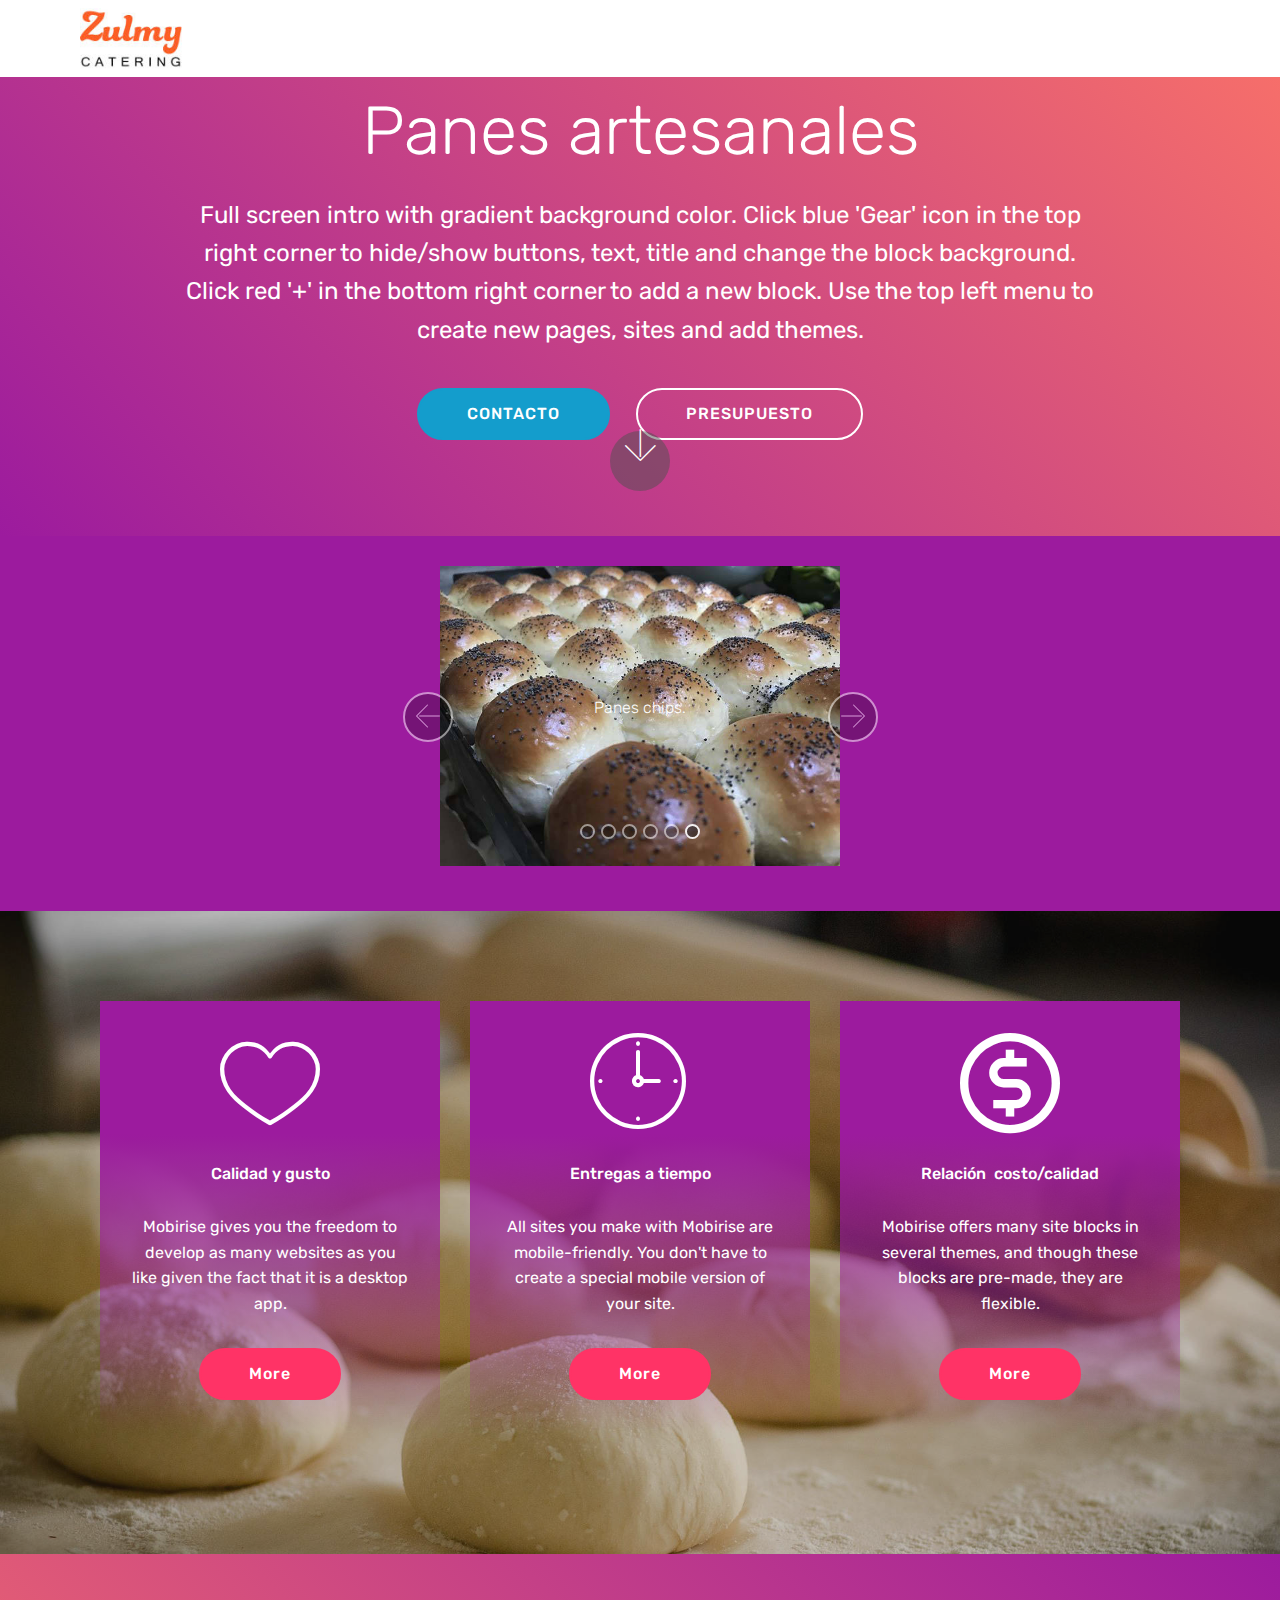
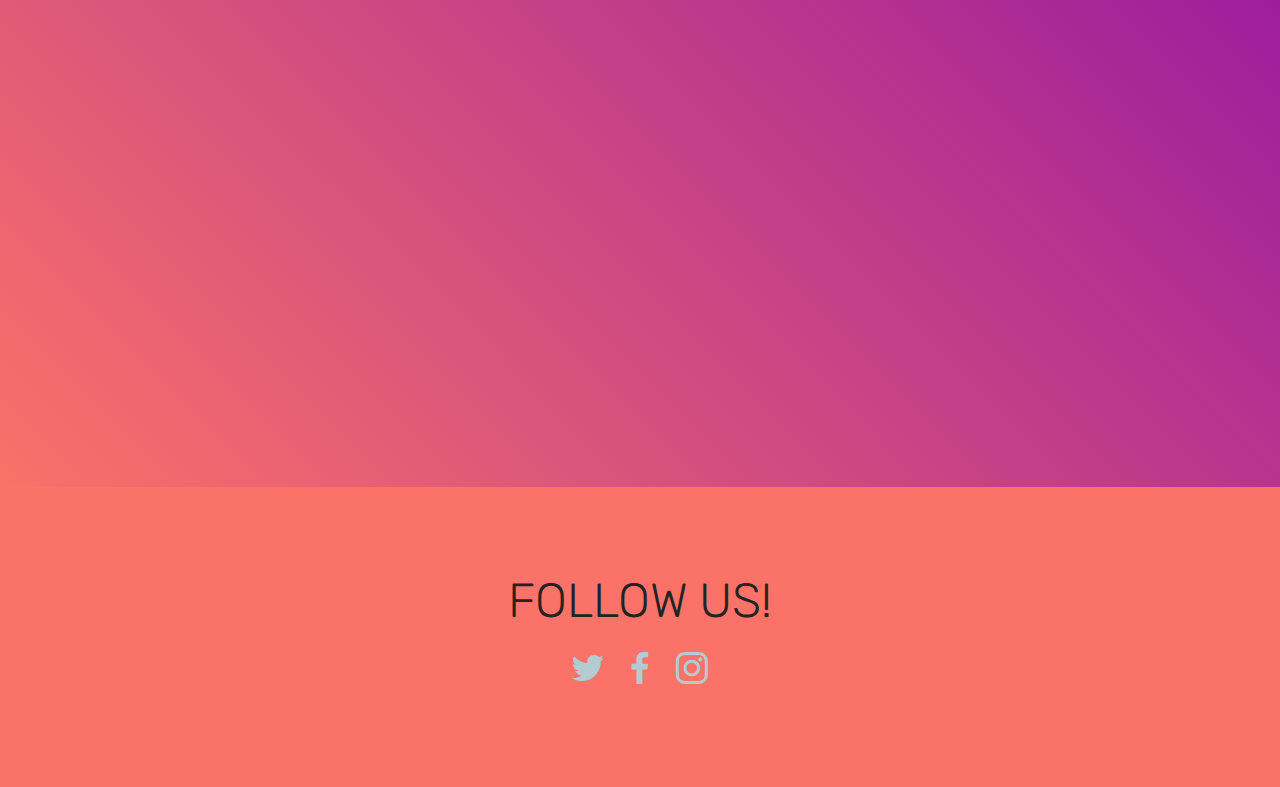
==== index.html @ b2615687 "create github pages" ====
<!DOCTYPE html>
<html >
<head>
  <!-- Site made with Mobirise Website Builder v4.8.6, https://mobirise.com -->
  <meta charset="UTF-8">
  <meta http-equiv="X-UA-Compatible" content="IE=edge">
  <meta name="generator" content="Mobirise v4.8.6, mobirise.com">
  <meta name="viewport" content="width=device-width, initial-scale=1, minimum-scale=1">
  <link rel="shortcut icon" href="assets/images/logonoincrustadogde-122x111.jpg" type="image/x-icon">
  <meta name="description" content="">
  <title>Home</title>
  <link rel="stylesheet" href="assets/web/assets/mobirise-icons2/mobirise2.css">
  <link rel="stylesheet" href="assets/web/assets/mobirise-icons/mobirise-icons.css">
  <link rel="stylesheet" href="assets/tether/tether.min.css">
  <link rel="stylesheet" href="assets/bootstrap/css/bootstrap.min.css">
  <link rel="stylesheet" href="assets/bootstrap/css/bootstrap-grid.min.css">
  <link rel="stylesheet" href="assets/bootstrap/css/bootstrap-reboot.min.css">
  <link rel="stylesheet" href="assets/dropdown/css/style.css">
  <link rel="stylesheet" href="assets/socicon/css/styles.css">
  <link rel="stylesheet" href="assets/theme/css/style.css">
  <link rel="stylesheet" href="assets/mobirise/css/mbr-additional.css" type="text/css">
  
  
  
</head>
<body>
  <section class="menu cid-rfk7CcSREm" once="menu" id="menu1-3">

    

    <nav class="navbar navbar-expand beta-menu navbar-dropdown align-items-center navbar-fixed-top navbar-toggleable-sm">
        <button class="navbar-toggler navbar-toggler-right" type="button" data-toggle="collapse" data-target="#navbarSupportedContent" aria-controls="navbarSupportedContent" aria-expanded="false" aria-label="Toggle navigation">
            <div class="hamburger">
                <span></span>
                <span></span>
                <span></span>
                <span></span>
            </div>
        </button>
        <div class="menu-logo">
            <div class="navbar-brand">
                <span class="navbar-logo">
                    <a href="https://mobirise.co">
                         <img src="assets/images/logonoincrustadogde-122x111.jpg" alt="Mobirise" title="" style="height: 3.8rem;">
                    </a>
                </span>
                
            </div>
        </div>
        <div class="collapse navbar-collapse" id="navbarSupportedContent">
            
            
        </div>
    </nav>
</section>

<section class="engine"><a href="https://mobirise.info/k">how to develop free website</a></section><section class="header5 cid-rfk6NOwJgt" id="header5-1">

    

    
    <div class="container">
        <div class="row justify-content-center">
            <div class="mbr-white col-md-10">
                <h1 class="mbr-section-title align-center pb-3 mbr-fonts-style display-1">
                    Panes artesanales</h1>
                <p class="mbr-text align-center display-5 pb-3 mbr-fonts-style">
                   Full screen intro with gradient background color. Click blue 'Gear' icon in the top right corner to hide/show buttons, text, title and change the block background. Click red '+' in the bottom right corner to add a new block. Use the top left menu to create new pages, sites and add themes.
                </p>
                <div class="mbr-section-btn align-center"><a class="btn btn-md btn-primary display-4" href="https://mobirise.co">CONTACTO</a>
                        <a class="btn btn-md btn-white-outline display-4" href="https://mobirise.co">PRESUPUESTO</a></div>
            </div>
        </div>
    </div>

    <div class="mbr-arrow hidden-sm-down" aria-hidden="true">
        <a href="#next">
            <i class="mbri-down mbr-iconfont"></i>
        </a>
    </div>
</section>

<section class="carousel slide cid-rfk7Kw0JCL" data-interval="false" id="slider2-4">

    
    <div class="container content-slider">
        <div class="content-slider-wrap">
            <div><div class="mbr-slider slide carousel" data-pause="true" data-keyboard="false" data-ride="carousel" data-interval="4000"><ol class="carousel-indicators"><li data-app-prevent-settings="" data-target="#slider2-4" data-slide-to="0"></li><li data-app-prevent-settings="" data-target="#slider2-4" data-slide-to="1"></li><li data-app-prevent-settings="" data-target="#slider2-4" data-slide-to="2"></li><li data-app-prevent-settings="" data-target="#slider2-4" data-slide-to="3"></li><li data-app-prevent-settings="" data-target="#slider2-4" data-slide-to="4"></li><li data-app-prevent-settings="" data-target="#slider2-4" class=" active" data-slide-to="5"></li></ol><div class="carousel-inner" role="listbox"><div class="carousel-item slider-fullscreen-image" data-bg-video-slide="false" style="background-image: url(assets/images/brioche2018-700x525.jpg);"><div class="container container-slide"><div class="image_wrapper"><div class="mbr-overlay"></div><img src="assets/images/brioche2018-700x525.jpg"><div class="carousel-caption justify-content-center"><div class="col-10 align-center"><p class="lead mbr-text mbr-fonts-style display-7">Panes Brioche para Hamburguesas</p></div></div></div></div></div><div class="carousel-item slider-fullscreen-image" data-bg-video-slide="false" style="background-image: url(assets/images/briocherejilla-700x412.jpg);"><div class="container container-slide"><div class="image_wrapper"><img src="assets/images/briocherejilla-700x412.jpg"><div class="carousel-caption justify-content-center"><div class="col-10 align-center"><p class="lead mbr-text mbr-fonts-style display-7">Brioche 12 o 10 cms. de diametro</p></div></div></div></div></div><div class="carousel-item slider-fullscreen-image" data-bg-video-slide="false" style="background-image: url(assets/images/briochemiga-700x489.jpg);"><div class="container container-slide"><div class="image_wrapper"><div class="mbr-overlay" style="opacity: 0.2; background-color: rgb(0, 0, 0);"></div><img src="assets/images/briochemiga-700x489.jpg"><div class="carousel-caption justify-content-center"><div class="col-10 align-center"><p class="lead mbr-text mbr-fonts-style display-7">Brioche esponjoso y liviano.</p></div></div></div></div></div><div class="carousel-item slider-fullscreen-image" data-bg-video-slide="false" style="background-image: url(assets/images/vienasandw-700x463.jpg);"><div class="container container-slide"><div class="image_wrapper"><img src="assets/images/vienasandw-700x463.jpg"><div class="carousel-caption justify-content-center"><div class="col-10 align-center"><p class="lead mbr-text mbr-fonts-style display-7">Panes Viena para Sandwich 20 cms largo.</p></div></div></div></div></div><div class="carousel-item slider-fullscreen-image" data-bg-video-slide="false" style="background-image: url(assets/images/panescolores-700x583.jpg);"><div class="container container-slide"><div class="image_wrapper"><img src="assets/images/panescolores-700x583.jpg"><div class="carousel-caption justify-content-center"><div class="col-10 align-center"><p class="lead mbr-text mbr-fonts-style display-7">Panes Viena de colores.</p></div></div></div></div></div><div class="carousel-item slider-fullscreen-image active" data-bg-video-slide="false" style="background-image: url(assets/images/chipsvarios2-700x525.jpg);"><div class="container container-slide"><div class="image_wrapper"><img src="assets/images/chipsvarios2-700x525.jpg"><div class="carousel-caption justify-content-center"><div class="col-10 align-center"><p class="lead mbr-text mbr-fonts-style display-7">Panes chips.</p></div></div></div></div></div></div><a data-app-prevent-settings="" class="carousel-control carousel-control-prev" role="button" data-slide="prev" href="#slider2-4"><span aria-hidden="true" class="mbri-left mbr-iconfont"></span><span class="sr-only">Previous</span></a><a data-app-prevent-settings="" class="carousel-control carousel-control-next" role="button" data-slide="next" href="#slider2-4"><span aria-hidden="true" class="mbri-right mbr-iconfont"></span><span class="sr-only">Next</span></a></div></div> 
        </div>
    </div>
</section>

<section class="features8 cid-rfkadJy1WC" id="features8-5">

    

    <div class="mbr-overlay" style="opacity: 0.2; background-color: rgb(35, 35, 35);">
    </div>

    <div class="container">
        <div class="media-container-row">

            <div class="card  col-12 col-md-6 col-lg-4">
                <div class="card-img">
                    <span class="mbr-iconfont mbri-hearth"></span>
                </div>
                <div class="card-box align-center">
                    <h4 class="card-title mbr-fonts-style display-7">
                        Calidad y gusto</h4>
                    <p class="mbr-text mbr-fonts-style display-7">
                       Mobirise gives you the freedom to develop as many websites as you like given the fact that it is a desktop app.
                    </p>
                    <div class="mbr-section-btn text-center">
                        <a href="https://mobirise.co" class="btn btn-secondary display-4">
                            More
                        </a>
                    </div>
                </div>
            </div>

            <div class="card  col-12 col-md-6 col-lg-4">
                <div class="card-img">
                    <span class="mbr-iconfont mbri-clock"></span>
                </div>
                <div class="card-box align-center">
                    <h4 class="card-title mbr-fonts-style display-7">
                        Entregas a tiempo</h4>
                    <p class="mbr-text mbr-fonts-style display-7">
                       All sites you make with Mobirise are mobile-friendly. You don't have to create a special mobile version of your site.
                    </p>
                    <div class="mbr-section-btn text-center"><a href="https://mobirise.co" class="btn btn-secondary display-4">
                            More
                        </a></div>
                </div>
            </div>

            <div class="card  col-12 col-md-6 col-lg-4">
                <div class="card-img">
                    <span class="mbr-iconfont mobi-mbri-cash mobi-mbri"></span>
                </div>
                <div class="card-box align-center">
                    <h4 class="card-title mbr-fonts-style display-7">Relación &nbsp;costo/calidad</h4>
                    <p class="mbr-text mbr-fonts-style display-7">
                       Mobirise offers many site blocks in several themes, and though these blocks are pre-made, they are flexible.
                    </p>
                    <div class="mbr-section-btn text-center">
                        <a href="https://mobirise.co" class="btn btn-secondary display-4">
                            More
                        </a>
                    </div>
                </div>
            </div>

            
        </div>
    </div>
</section>

<section class="cid-rfkc1dVdLr" id="video1-6">

    
    
    <figure class="mbr-figure align-center container">
        <div class="video-block" style="width: 66%;">
            <div><iframe class="mbr-embedded-video" src="https://www.youtube.com/embed/7tcAx9AYzfo?rel=0&amp;amp;showinfo=0&amp;autoplay=0&amp;loop=0" width="1280" height="720" frameborder="0" allowfullscreen></iframe></div>
        </div>
    </figure>
</section>

<section class="cid-rfkBIaa7ea" id="social-buttons2-7">

    

    

    <div class="container">
        <div class="media-container-row">
            <div class="col-md-8 align-center">
                <h2 class="pb-3 mbr-fonts-style display-2">
                    FOLLOW US!
                </h2>
                <div class="social-list pl-0 mb-0">
                    <a href="https://twitter.com/mobirise" target="_blank">
                        <span class="px-2 socicon-twitter socicon mbr-iconfont mbr-iconfont-social"></span>
                    </a>
                    <a href="https://www.facebook.com/pages/Mobirise/1616226671953247" target="_blank">
                        <span class="px-2 socicon-facebook socicon mbr-iconfont mbr-iconfont-social"></span>
                    </a>
                    <a href="https://instagram.com/mobirise" target="_blank">
                        <span class="px-2 socicon-instagram socicon mbr-iconfont mbr-iconfont-social"></span>
                    </a>
                    <a href="https://www.youtube.com/c/mobirise" target="_blank">
                        
                    </a>
                    <a href="https://plus.google.com/u/0/+Mobirise" target="_blank">
                        
                    </a>
                    <a href="https://www.behance.net/Mobirise" target="_blank">
                        
                    </a>
                </div>
            </div>
        </div>
    </div>
</section>


  <script src="assets/web/assets/jquery/jquery.min.js"></script>
  <script src="assets/popper/popper.min.js"></script>
  <script src="assets/tether/tether.min.js"></script>
  <script src="assets/bootstrap/js/bootstrap.min.js"></script>
  <script src="assets/dropdown/js/script.min.js"></script>
  <script src="assets/touchswipe/jquery.touch-swipe.min.js"></script>
  <script src="assets/vimeoplayer/jquery.mb.vimeo_player.js"></script>
  <script src="assets/smoothscroll/smooth-scroll.js"></script>
  <script src="assets/bootstrapcarouselswipe/bootstrap-carousel-swipe.js"></script>
  <script src="assets/sociallikes/social-likes.js"></script>
  <script src="assets/ytplayer/jquery.mb.ytplayer.min.js"></script>
  <script src="assets/theme/js/script.js"></script>
  <script src="assets/slidervideo/script.js"></script>
  
  
</body>
</html>
---- assets/web/assets/mobirise-icons2/mobirise2.css ----
@font-face {
  font-family: 'Moririse2';
  src:  url('mobirise2.eot?f2bix4');
  src:  url('mobirise2.eot?f2bix4#iefix') format('embedded-opentype'),
    url('mobirise2.ttf?f2bix4') format('truetype'),
    url('mobirise2.woff?f2bix4') format('woff'),
    url('mobirise2.svg?f2bix4#mobirise2') format('svg');
  font-weight: normal;
  font-style: normal;
}

[class^="mobi-"], [class*=" mobi-"] {
  /* use !important to prevent issues with browser extensions that change fonts */
  font-family: 'Moririse2' !important;
  speak: none;
  font-style: normal;
  font-weight: normal;
  font-variant: normal;
  text-transform: none;
  line-height: 1;

  /* Better Font Rendering =========== */
  -webkit-font-smoothing: antialiased;
  -moz-osx-font-smoothing: grayscale;
}

.mobi-mbri-add-submenu:before {
  content: "\e900";
}
.mobi-mbri-alert:before {
  content: "\e901";
}
.mobi-mbri-align-center:before {
  content: "\e902";
}
.mobi-mbri-align-justify:before {
  content: "\e903";
}
.mobi-mbri-align-left:before {
  content: "\e904";
}
.mobi-mbri-align-right:before {
  content: "\e905";
}
.mobi-mbri-android:before {
  content: "\e906";
}
.mobi-mbri-apple:before {
  content: "\e907";
}
.mobi-mbri-arrow-down:before {
  content: "\e908";
}
.mobi-mbri-arrow-next:before {
  content: "\e909";
}
.mobi-mbri-arrow-prev:before {
  content: "\e90a";
}
.mobi-mbri-arrow-up:before {
  content: "\e90b";
}
.mobi-mbri-bold:before {
  content: "\e90c";
}
.mobi-mbri-bookmark:before {
  content: "\e90d";
}
.mobi-mbri-bootstrap:before {
  content: "\e90e";
}
.mobi-mbri-briefcase:before {
  content: "\e90f";
}
.mobi-mbri-browse:before {
  content: "\e910";
}
.mobi-mbri-bulleted-list:before {
  content: "\e911";
}
.mobi-mbri-calendar:before {
  content: "\e912";
}
.mobi-mbri-camera:before {
  content: "\e913";
}
.mobi-mbri-cart-add:before {
  content: "\e914";
}
.mobi-mbri-cart-full:before {
  content: "\e915";
}
.mobi-mbri-cash:before {
  content: "\e916";
}
.mobi-mbri-change-style:before {
  content: "\e917";
}
.mobi-mbri-chat:before {
  content: "\e918";
}
.mobi-mbri-clock:before {
  content: "\e919";
}
.mobi-mbri-close:before {
  content: "\e91a";
}
.mobi-mbri-cloud:before {
  content: "\e91b";
}
.mobi-mbri-code:before {
  content: "\e91c";
}
.mobi-mbri-contact-form:before {
  content: "\e91d";
}
.mobi-mbri-credit-card:before {
  content: "\e91e";
}
.mobi-mbri-cursor-click:before {
  content: "\e91f";
}
.mobi-mbri-cust-feedback:before {
  content: "\e920";
}
.mobi-mbri-database:before {
  content: "\e921";
}
.mobi-mbri-delivery:before {
  content: "\e922";
}
.mobi-mbri-desktop:before {
  content: "\e923";
}
.mobi-mbri-devices:before {
  content: "\e924";
}
.mobi-mbri-down:before {
  content: "\e925";
}
.mobi-mbri-download-2:before {
  content: "\e926";
}
.mobi-mbri-download:before {
  content: "\e927";
}
.mobi-mbri-drag-n-drop-2:before {
  content: "\e928";
}
.mobi-mbri-drag-n-drop:before {
  content: "\e929";
}
.mobi-mbri-edit-2:before {
  content: "\e92a";
}
.mobi-mbri-edit:before {
  content: "\e92b";
}
.mobi-mbri-error:before {
  content: "\e92c";
}
.mobi-mbri-extension:before {
  content: "\e92d";
}
.mobi-mbri-features:before {
  content: "\e92e";
}
.mobi-mbri-file:before {
  content: "\e92f";
}
.mobi-mbri-flag:before {
  content: "\e930";
}
.mobi-mbri-folder:before {
  content: "\e931";
}
.mobi-mbri-gift:before {
  content: "\e932";
}
.mobi-mbri-github:before {
  content: "\e933";
}
.mobi-mbri-globe-2:before {
  content: "\e934";
}
.mobi-mbri-globe:before {
  content: "\e935";
}
.mobi-mbri-growing-chart:before {
  content: "\e936";
}
.mobi-mbri-hearth:before {
  content: "\e937";
}
.mobi-mbri-help:before {
  content: "\e938";
}
.mobi-mbri-home:before {
  content: "\e939";
}
.mobi-mbri-hot-cup:before {
  content: "\e93a";
}
.mobi-mbri-idea:before {
  content: "\e93b";
}
.mobi-mbri-image-gallery:before {
  content: "\e93c";
}
.mobi-mbri-image-slider:before {
  content: "\e93d";
}
.mobi-mbri-info:before {
  content: "\e93e";
}
.mobi-mbri-italic:before {
  content: "\e93f";
}
.mobi-mbri-key:before {
  content: "\e940";
}
.mobi-mbri-laptop:before {
  content: "\e941";
}
.mobi-mbri-layers:before {
  content: "\e942";
}
.mobi-mbri-left-right:before {
  content: "\e943";
}
.mobi-mbri-left:before {
  content: "\e944";
}
.mobi-mbri-letter:before {
  content: "\e945";
}
.mobi-mbri-like:before {
  content: "\e946";
}
.mobi-mbri-link:before {
  content: "\e947";
}
.mobi-mbri-lock:before {
  content: "\e948";
}
.mobi-mbri-login:before {
  content: "\e949";
}
.mobi-mbri-logout:before {
  content: "\e94a";
}
.mobi-mbri-magic-stick:before {
  content: "\e94b";
}
.mobi-mbri-map-pin:before {
  content: "\e94c";
}
.mobi-mbri-menu:before {
  content: "\e94d";
}
.mobi-mbri-mobile-2:before {
  content: "\e94e";
}
.mobi-mbri-mobile-horizontal:before {
  content: "\e94f";
}
.mobi-mbri-mobile:before {
  content: "\e950";
}
.mobi-mbri-mobirise:before {
  content: "\e951";
}
.mobi-mbri-more-horizontal:before {
  content: "\e952";
}
.mobi-mbri-more-vertical:before {
  content: "\e953";
}
.mobi-mbri-music:before {
  content: "\e954";
}
.mobi-mbri-new-file:before {
  content: "\e955";
}
.mobi-mbri-numbered-list:before {
  content: "\e956";
}
.mobi-mbri-opened-folder:before {
  content: "\e957";
}
.mobi-mbri-pages:before {
  content: "\e958";
}
.mobi-mbri-paper-plane:before {
  content: "\e959";
}
.mobi-mbri-paperclip:before {
  content: "\e95a";
}
.mobi-mbri-phone:before {
  content: "\e95b";
}
.mobi-mbri-photo:before {
  content: "\e95c";
}
.mobi-mbri-photos:before {
  content: "\e95d";
}
.mobi-mbri-pin:before {
  content: "\e95e";
}
.mobi-mbri-play:before {
  content: "\e95f";
}
.mobi-mbri-plus:before {
  content: "\e960";
}
.mobi-mbri-preview:before {
  content: "\e961";
}
.mobi-mbri-print:before {
  content: "\e962";
}
.mobi-mbri-protect:before {
  content: "\e963";
}
.mobi-mbri-question:before {
  content: "\e964";
}
.mobi-mbri-quote-left:before {
  content: "\e965";
}
.mobi-mbri-quote-right:before {
  content: "\e966";
}
.mobi-mbri-redo:before {
  content: "\e967";
}
.mobi-mbri-refresh:before {
  content: "\e968";
}
.mobi-mbri-responsive-2:before {
  content: "\e969";
}
.mobi-mbri-responsive:before {
  content: "\e96a";
}
.mobi-mbri-right:before {
  content: "\e96b";
}
.mobi-mbri-rocket:before {
  content: "\e96c";
}
.mobi-mbri-sad-face:before {
  content: "\e96d";
}
.mobi-mbri-sale:before {
  content: "\e96e";
}
.mobi-mbri-save:before {
  content: "\e96f";
}
.mobi-mbri-search:before {
  content: "\e970";
}
.mobi-mbri-setting-2:before {
  content: "\e971";
}
.mobi-mbri-setting-3:before {
  content: "\e972";
}
.mobi-mbri-setting:before {
  content: "\e973";
}
.mobi-mbri-share:before {
  content: "\e974";
}
.mobi-mbri-shopping-bag:before {
  content: "\e975";
}
.mobi-mbri-shopping-basket:before {
  content: "\e976";
}
.mobi-mbri-shopping-cart:before {
  content: "\e977";
}
.mobi-mbri-sites:before {
  content: "\e978";
}
.mobi-mbri-smile-face:before {
  content: "\e979";
}
.mobi-mbri-speed:before {
  content: "\e97a";
}
.mobi-mbri-star:before {
  content: "\e97b";
}
.mobi-mbri-success:before {
  content: "\e97c";
}
.mobi-mbri-sun:before {
  content: "\e97d";
}
.mobi-mbri-sun2:before {
  content: "\e97e";
}
.mobi-mbri-tablet-vertical:before {
  content: "\e97f";
}
.mobi-mbri-tablet:before {
  content: "\e980";
}
.mobi-mbri-target:before {
  content: "\e981";
}
.mobi-mbri-timer:before {
  content: "\e982";
}
.mobi-mbri-to-ftp:before {
  content: "\e983";
}
.mobi-mbri-to-local-drive:before {
  content: "\e984";
}
.mobi-mbri-touch-swipe:before {
  content: "\e985";
}
.mobi-mbri-touch:before {
  content: "\e986";
}
.mobi-mbri-trash:before {
  content: "\e987";
}
.mobi-mbri-underline:before {
  content: "\e988";
}
.mobi-mbri-undo:before {
  content: "\e989";
}
.mobi-mbri-unlink:before {
  content: "\e98a";
}
.mobi-mbri-unlock:before {
  content: "\e98b";
}
.mobi-mbri-up-down:before {
  content: "\e98c";
}
.mobi-mbri-up:before {
  content: "\e98d";
}
.mobi-mbri-update:before {
  content: "\e98e";
}
.mobi-mbri-upload-2:before {
  content: "\e98f";
}
.mobi-mbri-upload:before {
  content: "\e990";
}
.mobi-mbri-user-2:before {
  content: "\e991";
}
.mobi-mbri-user:before {
  content: "\e992";
}
.mobi-mbri-users:before {
  content: "\e993";
}
.mobi-mbri-video-play:before {
  content: "\e994";
}
.mobi-mbri-video:before {
  content: "\e995";
}
.mobi-mbri-watch:before {
  content: "\e996";
}
.mobi-mbri-website-theme-2:before {
  content: "\e997";
}
.mobi-mbri-website-theme:before {
  content: "\e998";
}
.mobi-mbri-wifi:before {
  content: "\e999";
}
.mobi-mbri-windows:before {
  content: "\e99a";
}
.mobi-mbri-zoom-in:before {
  content: "\e99b";
}
.mobi-mbri-zoom-out:before {
  content: "\e99c";
}
---- assets/web/assets/mobirise-icons/mobirise-icons.css ----
@font-face {
  font-family: 'MobiriseIcons';
  src:  url('mobirise-icons.eot?spat4u');
  src:  url('mobirise-icons.eot?spat4u#iefix') format('embedded-opentype'),
    url('mobirise-icons.ttf?spat4u') format('truetype'),
    url('mobirise-icons.woff?spat4u') format('woff'),
    url('mobirise-icons.svg?spat4u#MobiriseIcons') format('svg');
  font-weight: normal;
  font-style: normal;
}

[class^="mbri-"], [class*=" mbri-"] {
  /* use !important to prevent issues with browser extensions that change fonts */
  font-family: MobiriseIcons !important;
  speak: none;
  font-style: normal;
  font-weight: normal;
  font-variant: normal;
  text-transform: none;
  line-height: 1;

  /* Better Font Rendering =========== */
  -webkit-font-smoothing: antialiased;
  -moz-osx-font-smoothing: grayscale;
}

.mbri-add-submenu:before {
  content: "\e900";
}
.mbri-alert:before {
  content: "\e901";
}
.mbri-align-center:before {
  content: "\e902";
}
.mbri-align-justify:before {
  content: "\e903";
}
.mbri-align-left:before {
  content: "\e904";
}
.mbri-align-right:before {
  content: "\e905";
}
.mbri-android:before {
  content: "\e906";
}
.mbri-apple:before {
  content: "\e907";
}
.mbri-arrow-down:before {
  content: "\e908";
}
.mbri-arrow-next:before {
  content: "\e909";
}
.mbri-arrow-prev:before {
  content: "\e90a";
}
.mbri-arrow-up:before {
  content: "\e90b";
}
.mbri-bold:before {
  content: "\e90c";
}
.mbri-bookmark:before {
  content: "\e90d";
}
.mbri-bootstrap:before {
  content: "\e90e";
}
.mbri-briefcase:before {
  content: "\e90f";
}
.mbri-browse:before {
  content: "\e910";
}
.mbri-bulleted-list:before {
  content: "\e911";
}
.mbri-calendar:before {
  content: "\e912";
}
.mbri-camera:before {
  content: "\e913";
}
.mbri-cart-add:before {
  content: "\e914";
}
.mbri-cart-full:before {
  content: "\e915";
}
.mbri-cash:before {
  content: "\e916";
}
.mbri-change-style:before {
  content: "\e917";
}
.mbri-chat:before {
  content: "\e918";
}
.mbri-clock:before {
  content: "\e919";
}
.mbri-close:before {
  content: "\e91a";
}
.mbri-cloud:before {
  content: "\e91b";
}
.mbri-code:before {
  content: "\e91c";
}
.mbri-contact-form:before {
  content: "\e91d";
}
.mbri-credit-card:before {
  content: "\e91e";
}
.mbri-cursor-click:before {
  content: "\e91f";
}
.mbri-cust-feedback:before {
  content: "\e920";
}
.mbri-database:before {
  content: "\e921";
}
.mbri-delivery:before {
  content: "\e922";
}
.mbri-desktop:before {
  content: "\e923";
}
.mbri-devices:before {
  content: "\e924";
}
.mbri-down:before {
  content: "\e925";
}
.mbri-download:before {
  content: "\e989";
}
.mbri-drag-n-drop:before {
  content: "\e927";
}
.mbri-drag-n-drop2:before {
  content: "\e928";
}
.mbri-edit:before {
  content: "\e929";
}
.mbri-edit2:before {
  content: "\e92a";
}
.mbri-error:before {
  content: "\e92b";
}
.mbri-extension:before {
  content: "\e92c";
}
.mbri-features:before {
  content: "\e92d";
}
.mbri-file:before {
  content: "\e92e";
}
.mbri-flag:before {
  content: "\e92f";
}
.mbri-folder:before {
  content: "\e930";
}
.mbri-gift:before {
  content: "\e931";
}
.mbri-github:before {
  content: "\e932";
}
.mbri-globe:before {
  content: "\e933";
}
.mbri-globe-2:before {
  content: "\e934";
}
.mbri-growing-chart:before {
  content: "\e935";
}
.mbri-hearth:before {
  content: "\e936";
}
.mbri-help:before {
  content: "\e937";
}
.mbri-home:before {
  content: "\e938";
}
.mbri-hot-cup:before {
  content: "\e939";
}
.mbri-idea:before {
  content: "\e93a";
}
.mbri-image-gallery:before {
  content: "\e93b";
}
.mbri-image-slider:before {
  content: "\e93c";
}
.mbri-info:before {
  content: "\e93d";
}
.mbri-italic:before {
  content: "\e93e";
}
.mbri-key:before {
  content: "\e93f";
}
.mbri-laptop:before {
  content: "\e940";
}
.mbri-layers:before {
  content: "\e941";
}
.mbri-left-right:before {
  content: "\e942";
}
.mbri-left:before {
  content: "\e943";
}
.mbri-letter:before {
  content: "\e944";
}
.mbri-like:before {
  content: "\e945";
}
.mbri-link:before {
  content: "\e946";
}
.mbri-lock:before {
  content: "\e947";
}
.mbri-login:before {
  content: "\e948";
}
.mbri-logout:before {
  content: "\e949";
}
.mbri-magic-stick:before {
  content: "\e94a";
}
.mbri-map-pin:before {
  content: "\e94b";
}
.mbri-menu:before {
  content: "\e94c";
}
.mbri-mobile:before {
  content: "\e94d";
}
.mbri-mobile2:before {
  content: "\e94e";
}
.mbri-mobirise:before {
  content: "\e94f";
}
.mbri-more-horizontal:before {
  content: "\e950";
}
.mbri-more-vertical:before {
  content: "\e951";
}
.mbri-music:before {
  content: "\e952";
}
.mbri-new-file:before {
  content: "\e953";
}
.mbri-numbered-list:before {
  content: "\e954";
}
.mbri-opened-folder:before {
  content: "\e955";
}
.mbri-pages:before {
  content: "\e956";
}
.mbri-paper-plane:before {
  content: "\e957";
}
.mbri-paperclip:before {
  content: "\e958";
}
.mbri-photo:before {
  content: "\e959";
}
.mbri-photos:before {
  content: "\e95a";
}
.mbri-pin:before {
  content: "\e95b";
}
.mbri-play:before {
  content: "\e95c";
}
.mbri-plus:before {
  content: "\e95d";
}
.mbri-preview:before {
  content: "\e95e";
}
.mbri-print:before {
  content: "\e95f";
}
.mbri-protect:before {
  content: "\e960";
}
.mbri-question:before {
  content: "\e961";
}
.mbri-quote-left:before {
  content: "\e962";
}
.mbri-quote-right:before {
  content: "\e963";
}
.mbri-refresh:before {
  content: "\e964";
}
.mbri-responsive:before {
  content: "\e965";
}
.mbri-right:before {
  content: "\e966";
}
.mbri-rocket:before {
  content: "\e967";
}
.mbri-sad-face:before {
  content: "\e968";
}
.mbri-sale:before {
  content: "\e969";
}
.mbri-save:before {
  content: "\e96a";
}
.mbri-search:before {
  content: "\e96b";
}
.mbri-setting:before {
  content: "\e96c";
}
.mbri-setting2:before {
  content: "\e96d";
}
.mbri-setting3:before {
  content: "\e96e";
}
.mbri-share:before {
  content: "\e96f";
}
.mbri-shopping-bag:before {
  content: "\e970";
}
.mbri-shopping-basket:before {
  content: "\e971";
}
.mbri-shopping-cart:before {
  content: "\e972";
}
.mbri-sites:before {
  content: "\e973";
}
.mbri-smile-face:before {
  content: "\e974";
}
.mbri-speed:before {
  content: "\e975";
}
.mbri-star:before {
  content: "\e976";
}
.mbri-success:before {
  content: "\e977";
}
.mbri-sun:before {
  content: "\e978";
}
.mbri-sun2:before {
  content: "\e979";
}
.mbri-tablet:before {
  content: "\e97a";
}
.mbri-tablet-vertical:before {
  content: "\e97b";
}
.mbri-target:before {
  content: "\e97c";
}
.mbri-timer:before {
  content: "\e97d";
}
.mbri-to-ftp:before {
  content: "\e97e";
}
.mbri-to-local-drive:before {
  content: "\e97f";
}
.mbri-touch-swipe:before {
  content: "\e980";
}
.mbri-touch:before {
  content: "\e981";
}
.mbri-trash:before {
  content: "\e982";
}
.mbri-underline:before {
  content: "\e983";
}
.mbri-unlink:before {
  content: "\e984";
}
.mbri-unlock:before {
  content: "\e985";
}
.mbri-up-down:before {
  content: "\e986";
}
.mbri-up:before {
  content: "\e987";
}
.mbri-update:before {
  content: "\e988";
}
.mbri-upload:before {
 content: "\e926"; 
}
.mbri-user:before {
  content: "\e98a";
}
.mbri-user2:before {
  content: "\e98b";
}
.mbri-users:before {
  content: "\e98c";
}
.mbri-video:before {
  content: "\e98d";
}
.mbri-video-play:before {
  content: "\e98e";
}
.mbri-watch:before {
  content: "\e98f";
}
.mbri-website-theme:before {
  content: "\e990";
}
.mbri-wifi:before {
  content: "\e991";
}
.mbri-windows:before {
  content: "\e992";
}
.mbri-zoom-out:before {
  content: "\e993";
}
.mbri-redo:before {
  content: "\e994";
}
.mbri-undo:before {
  content: "\e995";
}
---- assets/dropdown/css/style.css ----
.navbar-dropdown {
  left: 0;
  padding: 0;
  position: absolute;
  right: 0;
  top: 0;
  transition: all 0.45s ease;
  z-index: 1030;
  background: #282828; }
  .navbar-dropdown .navbar-logo {
    margin-right: 0.8rem;
    transition: margin 0.3s ease-in-out;
    vertical-align: middle; }
    .navbar-dropdown .navbar-logo img {
      height: 3.125rem;
      transition: all 0.3s ease-in-out; }
    .navbar-dropdown .navbar-logo.mbr-iconfont {
      font-size: 3.125rem;
      line-height: 3.125rem; }
  .navbar-dropdown .navbar-caption {
    font-weight: 700;
    white-space: normal;
    vertical-align: -4px;
    line-height: 3.125rem !important; }
    .navbar-dropdown .navbar-caption, .navbar-dropdown .navbar-caption:hover {
      color: inherit;
      text-decoration: none; }
  .navbar-dropdown .mbr-iconfont + .navbar-caption {
    vertical-align: -1px; }
  .navbar-dropdown.navbar-fixed-top {
    position: fixed; }
  .navbar-dropdown .navbar-brand span {
    vertical-align: -4px; }
  .navbar-dropdown.bg-color.transparent {
    background: none; }
  .navbar-dropdown.navbar-short .navbar-brand {
    padding: 0.625rem 0; }
    .navbar-dropdown.navbar-short .navbar-brand span {
      vertical-align: -1px; }
  .navbar-dropdown.navbar-short .navbar-caption {
    line-height: 2.375rem !important;
    vertical-align: -2px; }
  .navbar-dropdown.navbar-short .navbar-logo {
    margin-right: 0.5rem; }
    .navbar-dropdown.navbar-short .navbar-logo img {
      height: 2.375rem; }
    .navbar-dropdown.navbar-short .navbar-logo.mbr-iconfont {
      font-size: 2.375rem;
      line-height: 2.375rem; }
  .navbar-dropdown.navbar-short .mbr-table-cell {
    height: 3.625rem; }
  .navbar-dropdown .navbar-close {
    left: 0.6875rem;
    position: fixed;
    top: 0.75rem;
    z-index: 1000; }
  .navbar-dropdown .hamburger-icon {
    content: "";
    display: inline-block;
    vertical-align: middle;
    width: 16px;
    -webkit-box-shadow: 0 -6px 0 1px #282828,0 0 0 1px #282828,0 6px 0 1px #282828;
    -moz-box-shadow: 0 -6px 0 1px #282828,0 0 0 1px #282828,0 6px 0 1px #282828;
    box-shadow: 0 -6px 0 1px #282828,0 0 0 1px #282828,0 6px 0 1px #282828; }

.dropdown-menu .dropdown-toggle[data-toggle="dropdown-submenu"]::after {
  border-bottom: 0.35em solid transparent;
  border-left: 0.35em solid;
  border-right: 0;
  border-top: 0.35em solid transparent;
  margin-left: 0.3rem; }

.dropdown-menu .dropdown-item:focus {
  outline: 0; }

.nav-dropdown {
  font-size: 0.75rem;
  font-weight: 500;
  height: auto !important; }
  .nav-dropdown .nav-btn {
    padding-left: 1rem; }
  .nav-dropdown .link {
    margin: .667em 1.667em;
    font-weight: 500;
    padding: 0;
    transition: color .2s ease-in-out; }
    .nav-dropdown .link.dropdown-toggle {
      margin-right: 2.583em; }
      .nav-dropdown .link.dropdown-toggle::after {
        margin-left: .25rem;
        border-top: 0.35em solid;
        border-right: 0.35em solid transparent;
        border-left: 0.35em solid transparent;
        border-bottom: 0; }
      .nav-dropdown .link.dropdown-toggle[aria-expanded="true"] {
        margin: 0;
        padding: 0.667em 3.263em  0.667em 1.667em; }
  .nav-dropdown .link::after,
  .nav-dropdown .dropdown-item::after {
    color: inherit; }
  .nav-dropdown .btn {
    font-size: 0.75rem;
    font-weight: 700;
    letter-spacing: 0;
    margin-bottom: 0;
    padding-left: 1.25rem;
    padding-right: 1.25rem; }
  .nav-dropdown .dropdown-menu {
    border-radius: 0;
    border: 0;
    left: 0;
    margin: 0;
    padding-bottom: 1.25rem;
    padding-top: 1.25rem;
    position: relative; }
  .nav-dropdown .dropdown-submenu {
    margin-left: 0.125rem;
    top: 0; }
  .nav-dropdown .dropdown-item {
    font-weight: 500;
    line-height: 2;
    padding: 0.3846em 4.615em 0.3846em 1.5385em;
    position: relative;
    transition: color .2s ease-in-out, background-color .2s ease-in-out; }
    .nav-dropdown .dropdown-item::after {
      margin-top: -0.3077em;
      position: absolute;
      right: 1.1538em;
      top: 50%; }
    .nav-dropdown .dropdown-item:focus, .nav-dropdown .dropdown-item:hover {
      background: none; }

@media (max-width: 767px) {
  .nav-dropdown.navbar-toggleable-sm {
    bottom: 0;
    display: none;
    left: 0;
    overflow-x: hidden;
    position: fixed;
    top: 0;
    transform: translateX(-100%);
    -ms-transform: translateX(-100%);
    -webkit-transform: translateX(-100%);
    width: 18.75rem;
    z-index: 999; } }
.nav-dropdown.navbar-toggleable-xl {
  bottom: 0;
  display: none;
  left: 0;
  overflow-x: hidden;
  position: fixed;
  top: 0;
  transform: translateX(-100%);
  -ms-transform: translateX(-100%);
  -webkit-transform: translateX(-100%);
  width: 18.75rem;
  z-index: 999; }

.nav-dropdown-sm {
  display: block !important;
  overflow-x: hidden;
  overflow: auto;
  padding-top: 3.875rem; }
  .nav-dropdown-sm::after {
    content: "";
    display: block;
    height: 3rem;
    width: 100%; }
  .nav-dropdown-sm.collapse.in ~ .navbar-close {
    display: block !important; }
  .nav-dropdown-sm.collapsing, .nav-dropdown-sm.collapse.in {
    transform: translateX(0);
    -ms-transform: translateX(0);
    -webkit-transform: translateX(0);
    transition: all 0.25s ease-out;
    -webkit-transition: all 0.25s ease-out;
    background: #282828; }
  .nav-dropdown-sm.collapsing[aria-expanded="false"] {
    transform: translateX(-100%);
    -ms-transform: translateX(-100%);
    -webkit-transform: translateX(-100%); }
  .nav-dropdown-sm .nav-item {
    display: block;
    margin-left: 0 !important;
    padding-left: 0; }
  .nav-dropdown-sm .link,
  .nav-dropdown-sm .dropdown-item {
    border-top: 1px dotted rgba(255, 255, 255, 0.1);
    font-size: 0.8125rem;
    line-height: 1.6;
    margin: 0 !important;
    padding: 0.875rem 2.4rem 0.875rem 1.5625rem !important;
    position: relative;
    white-space: normal; }
    .nav-dropdown-sm .link:focus, .nav-dropdown-sm .link:hover,
    .nav-dropdown-sm .dropdown-item:focus,
    .nav-dropdown-sm .dropdown-item:hover {
      background: rgba(0, 0, 0, 0.2) !important;
      color: #c0a375; }
  .nav-dropdown-sm .nav-btn {
    position: relative;
    padding: 1.5625rem 1.5625rem 0 1.5625rem; }
    .nav-dropdown-sm .nav-btn::before {
      border-top: 1px dotted rgba(255, 255, 255, 0.1);
      content: "";
      left: 0;
      position: absolute;
      top: 0;
      width: 100%; }
    .nav-dropdown-sm .nav-btn + .nav-btn {
      padding-top: 0.625rem; }
      .nav-dropdown-sm .nav-btn + .nav-btn::before {
        display: none; }
  .nav-dropdown-sm .btn {
    padding: 0.625rem 0; }
  .nav-dropdown-sm .dropdown-toggle[data-toggle="dropdown-submenu"]::after {
    margin-left: .25rem;
    border-top: 0.35em solid;
    border-right: 0.35em solid transparent;
    border-left: 0.35em solid transparent;
    border-bottom: 0; }
  .nav-dropdown-sm .dropdown-toggle[data-toggle="dropdown-submenu"][aria-expanded="true"]::after {
    border-top: 0;
    border-right: 0.35em solid transparent;
    border-left: 0.35em solid transparent;
    border-bottom: 0.35em solid; }
  .nav-dropdown-sm .dropdown-menu {
    margin: 0;
    padding: 0;
    position: relative;
    top: 0;
    left: 0;
    width: 100%;
    border: 0;
    float: none;
    border-radius: 0;
    background: none; }
  .nav-dropdown-sm .dropdown-submenu {
    left: 100%;
    margin-left: 0.125rem;
    margin-top: -1.25rem;
    top: 0; }

.navbar-toggleable-sm .nav-dropdown .dropdown-menu {
  position: absolute; }

.navbar-toggleable-sm .nav-dropdown .dropdown-submenu {
  left: 100%;
  margin-left: 0.125rem;
  margin-top: -1.25rem;
  top: 0; }

.navbar-toggleable-sm.opened .nav-dropdown .dropdown-menu {
  position: relative; }

.navbar-toggleable-sm.opened .nav-dropdown .dropdown-submenu {
  left: 0;
  margin-left: 00rem;
  margin-top: 0rem;
  top: 0; }

.is-builder .nav-dropdown.collapsing {
  transition: none !important; }

/*# sourceMappingURL=style.css.map */
---- assets/socicon/css/styles.css ----
@charset "UTF-8";

@font-face {
  font-family: "socicon";
  src:url("../fonts/socicon.eot");
  src:url("../fonts/socicon.eot?#iefix") format("embedded-opentype"),
    url("../fonts/socicon.woff") format("woff"),
    url("../fonts/socicon.ttf") format("truetype"),
    url("../fonts/socicon.svg#socicon") format("svg");
  font-weight: normal;
  font-style: normal;

}

[data-icon]:before {
  font-family: "socicon" !important;
  content: attr(data-icon);
  font-style: normal !important;
  font-weight: normal !important;
  font-variant: normal !important;
  text-transform: none !important;
  speak: none;
  line-height: 1;
  -webkit-font-smoothing: antialiased;
  -moz-osx-font-smoothing: grayscale;
}

[class^="socicon-"]:before,
[class*=" socicon-"]:before {
  font-family: "socicon" !important;
  font-style: normal !important;
  font-weight: normal !important;
  font-variant: normal !important;
  text-transform: none !important;
  speak: none;
  line-height: 1;
  -webkit-font-smoothing: antialiased;
  -moz-osx-font-smoothing: grayscale;
}

.socicon-modelmayhem:before {
  content: "\e000";
}
.socicon-mixcloud:before {
  content: "\e001";
}
.socicon-drupal:before {
  content: "\e002";
}
.socicon-swarm:before {
  content: "\e003";
}
.socicon-istock:before {
  content: "\e004";
}
.socicon-yammer:before {
  content: "\e005";
}
.socicon-ello:before {
  content: "\e006";
}
.socicon-stackoverflow:before {
  content: "\e007";
}
.socicon-persona:before {
  content: "\e008";
}
.socicon-triplej:before {
  content: "\e009";
}
.socicon-houzz:before {
  content: "\e00a";
}
.socicon-rss:before {
  content: "\e00b";
}
.socicon-paypal:before {
  content: "\e00c";
}
.socicon-odnoklassniki:before {
  content: "\e00d";
}
.socicon-airbnb:before {
  content: "\e00e";
}
.socicon-periscope:before {
  content: "\e00f";
}
.socicon-outlook:before {
  content: "\e010";
}
.socicon-coderwall:before {
  content: "\e011";
}
.socicon-tripadvisor:before {
  content: "\e012";
}
.socicon-appnet:before {
  content: "\e013";
}
.socicon-goodreads:before {
  content: "\e014";
}
.socicon-tripit:before {
  content: "\e015";
}
.socicon-lanyrd:before {
  content: "\e016";
}
.socicon-slideshare:before {
  content: "\e017";
}
.socicon-buffer:before {
  content: "\e018";
}
.socicon-disqus:before {
  content: "\e019";
}
.socicon-vkontakte:before {
  content: "\e01a";
}
.socicon-whatsapp:before {
  content: "\e01b";
}
.socicon-patreon:before {
  content: "\e01c";
}
.socicon-storehouse:before {
  content: "\e01d";
}
.socicon-pocket:before {
  content: "\e01e";
}
.socicon-mail:before {
  content: "\e01f";
}
.socicon-blogger:before {
  content: "\e020";
}
.socicon-technorati:before {
  content: "\e021";
}
.socicon-reddit:before {
  content: "\e022";
}
.socicon-dribbble:before {
  content: "\e023";
}
.socicon-stumbleupon:before {
  content: "\e024";
}
.socicon-digg:before {
  content: "\e025";
}
.socicon-envato:before {
  content: "\e026";
}
.socicon-behance:before {
  content: "\e027";
}
.socicon-delicious:before {
  content: "\e028";
}
.socicon-deviantart:before {
  content: "\e029";
}
.socicon-forrst:before {
  content: "\e02a";
}
.socicon-play:before {
  content: "\e02b";
}
.socicon-zerply:before {
  content: "\e02c";
}
.socicon-wikipedia:before {
  content: "\e02d";
}
.socicon-apple:before {
  content: "\e02e";
}
.socicon-flattr:before {
  content: "\e02f";
}
.socicon-github:before {
  content: "\e030";
}
.socicon-renren:before {
  content: "\e031";
}
.socicon-friendfeed:before {
  content: "\e032";
}
.socicon-newsvine:before {
  content: "\e033";
}
.socicon-identica:before {
  content: "\e034";
}
.socicon-bebo:before {
  content: "\e035";
}
.socicon-zynga:before {
  content: "\e036";
}
.socicon-steam:before {
  content: "\e037";
}
.socicon-xbox:before {
  content: "\e038";
}
.socicon-windows:before {
  content: "\e039";
}
.socicon-qq:before {
  content: "\e03a";
}
.socicon-douban:before {
  content: "\e03b";
}
.socicon-meetup:before {
  content: "\e03c";
}
.socicon-playstation:before {
  content: "\e03d";
}
.socicon-android:before {
  content: "\e03e";
}
.socicon-snapchat:before {
  content: "\e03f";
}
.socicon-twitter:before {
  content: "\e040";
}
.socicon-facebook:before {
  content: "\e041";
}
.socicon-googleplus:before {
  content: "\e042";
}
.socicon-pinterest:before {
  content: "\e043";
}
.socicon-foursquare:before {
  content: "\e044";
}
.socicon-yahoo:before {
  content: "\e045";
}
.socicon-skype:before {
  content: "\e046";
}
.socicon-yelp:before {
  content: "\e047";
}
.socicon-feedburner:before {
  content: "\e048";
}
.socicon-linkedin:before {
  content: "\e049";
}
.socicon-viadeo:before {
  content: "\e04a";
}
.socicon-xing:before {
  content: "\e04b";
}
.socicon-myspace:before {
  content: "\e04c";
}
.socicon-soundcloud:before {
  content: "\e04d";
}
.socicon-spotify:before {
  content: "\e04e";
}
.socicon-grooveshark:before {
  content: "\e04f";
}
.socicon-lastfm:before {
  content: "\e050";
}
.socicon-youtube:before {
  content: "\e051";
}
.socicon-vimeo:before {
  content: "\e052";
}
.socicon-dailymotion:before {
  content: "\e053";
}
.socicon-vine:before {
  content: "\e054";
}
.socicon-flickr:before {
  content: "\e055";
}
.socicon-500px:before {
  content: "\e056";
}
.socicon-wordpress:before {
  content: "\e058";
}
.socicon-tumblr:before {
  content: "\e059";
}
.socicon-twitch:before {
  content: "\e05a";
}
.socicon-8tracks:before {
  content: "\e05b";
}
.socicon-amazon:before {
  content: "\e05c";
}
.socicon-icq:before {
  content: "\e05d";
}
.socicon-smugmug:before {
  content: "\e05e";
}
.socicon-ravelry:before {
  content: "\e05f";
}
.socicon-weibo:before {
  content: "\e060";
}
.socicon-baidu:before {
  content: "\e061";
}
.socicon-angellist:before {
  content: "\e062";
}
.socicon-ebay:before {
  content: "\e063";
}
.socicon-imdb:before {
  content: "\e064";
}
.socicon-stayfriends:before {
  content: "\e065";
}
.socicon-residentadvisor:before {
  content: "\e066";
}
.socicon-google:before {
  content: "\e067";
}
.socicon-yandex:before {
  content: "\e068";
}
.socicon-sharethis:before {
  content: "\e069";
}
.socicon-bandcamp:before {
  content: "\e06a";
}
.socicon-itunes:before {
  content: "\e06b";
}
.socicon-deezer:before {
  content: "\e06c";
}
.socicon-telegram:before {
  content: "\e06e";
}
.socicon-openid:before {
  content: "\e06f";
}
.socicon-amplement:before {
  content: "\e070";
}
.socicon-viber:before {
  content: "\e071";
}
.socicon-zomato:before {
  content: "\e072";
}
.socicon-draugiem:before {
  content: "\e074";
}
.socicon-endomodo:before {
  content: "\e075";
}
.socicon-filmweb:before {
  content: "\e076";
}
.socicon-stackexchange:before {
  content: "\e077";
}
.socicon-wykop:before {
  content: "\e078";
}
.socicon-teamspeak:before {
  content: "\e079";
}
.socicon-teamviewer:before {
  content: "\e07a";
}
.socicon-ventrilo:before {
  content: "\e07b";
}
.socicon-younow:before {
  content: "\e07c";
}
.socicon-raidcall:before {
  content: "\e07d";
}
.socicon-mumble:before {
  content: "\e07e";
}
.socicon-medium:before {
  content: "\e06d";
}
.socicon-bebee:before {
  content: "\e07f";
}
.socicon-hitbox:before {
  content: "\e080";
}
.socicon-reverbnation:before {
  content: "\e081";
}
.socicon-formulr:before {
  content: "\e082";
}
.socicon-instagram:before {
  content: "\e057";
}
.socicon-battlenet:before {
  content: "\e083";
}
.socicon-chrome:before {
  content: "\e084";
}
.socicon-discord:before {
  content: "\e086";
}
.socicon-issuu:before {
  content: "\e087";
}
.socicon-macos:before {
  content: "\e088";
}
.socicon-firefox:before {
  content: "\e089";
}
.socicon-opera:before {
  content: "\e08d";
}
.socicon-keybase:before {
  content: "\e090";
}
.socicon-alliance:before {
  content: "\e091";
}
.socicon-livejournal:before {
  content: "\e092";
}
.socicon-googlephotos:before {
  content: "\e093";
}
.socicon-horde:before {
  content: "\e094";
}
.socicon-etsy:before {
  content: "\e095";
}
.socicon-zapier:before {
  content: "\e096";
}
.socicon-google-scholar:before {
  content: "\e097";
}
.socicon-researchgate:before {
  content: "\e098";
}
.socicon-wechat:before {
  content: "\e099";
}
.socicon-strava:before {
  content: "\e09a";
}
.socicon-line:before {
  content: "\e09b";
}
.socicon-lyft:before {
  content: "\e09c";
}
.socicon-uber:before {
  content: "\e09d";
}
.socicon-songkick:before {
  content: "\e09e";
}
.socicon-viewbug:before {
  content: "\e09f";
}
.socicon-googlegroups:before {
  content: "\e0a0";
}
.socicon-quora:before {
  content: "\e073";
}
.socicon-diablo:before {
  content: "\e085";
}
.socicon-blizzard:before {
  content: "\e0a1";
}
.socicon-hearthstone:before {
  content: "\e08b";
}
.socicon-heroes:before {
  content: "\e08a";
}
.socicon-overwatch:before {
  content: "\e08c";
}
.socicon-warcraft:before {
  content: "\e08e";
}
.socicon-starcraft:before {
  content: "\e08f";
}
.socicon-beam:before {
  content: "\e0a2";
}
.socicon-curse:before {
  content: "\e0a3";
}
.socicon-player:before {
  content: "\e0a4";
}
.socicon-streamjar:before {
  content: "\e0a5";
}
.socicon-nintendo:before {
  content: "\e0a6";
}
.socicon-hellocoton:before {
  content: "\e0a7";
}
---- assets/theme/css/style.css ----
/*!
 * Mobirise v4 theme (https://mobirise.com/)
 * Copyright 2017 Mobirise
 */section{background-color:#eeeeee}section,.container,.container-fluid{position:relative;word-wrap:break-word}a.mbr-iconfont:hover{text-decoration:none}.article .lead p,.article .lead ul,.article .lead ol,.article .lead pre,.article .lead blockquote{margin-bottom:0}a{font-style:normal;font-weight:400;cursor:pointer}a,a:hover{text-decoration:none}figure{margin-bottom:0}body{color:#232323}h1,h2,h3,h4,h5,h6,.h1,.h2,.h3,.h4,.h5,.h6,.display-1,.display-2,.display-3,.display-4{line-height:1;word-break:break-word;word-wrap:break-word}b,strong{font-weight:bold}blockquote{padding:10px 0 10px 20px;position:relative;border-left:2px solid;border-color:#ff3366}input:-webkit-autofill,input:-webkit-autofill:hover,input:-webkit-autofill:focus,input:-webkit-autofill:active{transition-delay:9999s;transition-property:background-color, color}textarea[type="hidden"]{display:none}body{position:relative}section{background-position:50% 50%;background-repeat:no-repeat;background-size:cover}section .mbr-background-video,section .mbr-background-video-preview{position:absolute;bottom:0;left:0;right:0;top:0}.hidden{visibility:hidden}.mbr-z-index20{z-index:20}/*! Base colors */.mbr-white{color:#ffffff}.mbr-black{color:#000000}.mbr-bg-white{background-color:#ffffff}.mbr-bg-black{background-color:#000000}/*! Text-aligns */.align-left{text-align:left}.align-center{text-align:center}.align-right{text-align:right}@media (max-width: 767px){.align-left,.align-center,.align-right,.mbr-section-btn,.mbr-section-title{text-align:center}}/*! Font-weight  */.mbr-light{font-weight:300}.mbr-regular{font-weight:400}.mbr-semibold{font-weight:500}.mbr-bold{font-weight:700}/*! Media  */.media-size-item{-webkit-flex:1 1 auto;-moz-flex:1 1 auto;-ms-flex:1 1 auto;-o-flex:1 1 auto;flex:1 1 auto}.media-content{-webkit-flex-basis:100%;flex-basis:100%}.media-container-row{display:-ms-flexbox;display:-webkit-flex;display:flex;-webkit-flex-direction:row;-ms-flex-direction:row;flex-direction:row;-webkit-flex-wrap:wrap;-ms-flex-wrap:wrap;flex-wrap:wrap;-webkit-justify-content:center;-ms-flex-pack:center;justify-content:center;-webkit-align-content:center;-ms-flex-line-pack:center;align-content:center;-webkit-align-items:start;-ms-flex-align:start;align-items:start}.media-container-row .media-size-item{width:400px}.media-container-column{display:-ms-flexbox;display:-webkit-flex;display:flex;-webkit-flex-direction:column;-ms-flex-direction:column;flex-direction:column;-webkit-flex-wrap:wrap;-ms-flex-wrap:wrap;flex-wrap:wrap;-webkit-justify-content:center;-ms-flex-pack:center;justify-content:center;-webkit-align-content:center;-ms-flex-line-pack:center;align-content:center;-webkit-align-items:stretch;-ms-flex-align:stretch;align-items:stretch}.media-container-column>*{width:100%}@media (min-width: 992px){.media-container-row{-webkit-flex-wrap:nowrap;-ms-flex-wrap:nowrap;flex-wrap:nowrap}}figure{overflow:hidden}figure[mbr-media-size]{transition:width 0.1s}.mbr-figure img,.mbr-figure iframe{display:block;width:100%}.card{background-color:transparent;border:none}.card-img{text-align:center;flex-shrink:0;-webkit-flex-shrink:0}.media{max-width:100%;margin:0 auto}.mbr-figure{-ms-flex-item-align:center;-ms-grid-row-align:center;-webkit-align-self:center;align-self:center}.media-container>div{max-width:100%}.mbr-figure img,.card-img img{width:100%}@media (max-width: 991px){.media-size-item{width:auto !important}.media{width:auto}.mbr-figure{width:100% !important}}/*! Buttons */.mbr-section-btn{margin-left:-.25rem;margin-right:-.25rem;font-size:0}nav .mbr-section-btn{margin-left:0rem;margin-right:0rem}/*! Btn icon margin */.btn .mbr-iconfont,.btn.btn-sm .mbr-iconfont{cursor:pointer;margin-right:0.5rem}.btn.btn-md .mbr-iconfont,.btn.btn-md .mbr-iconfont{margin-right:0.8rem}.mbr-regular{font-weight:400}.mbr-semibold{font-weight:500}.mbr-bold{font-weight:700}[type="submit"]{-webkit-appearance:none}/*! Full-screen */.mbr-fullscreen .mbr-overlay{min-height:100vh}.mbr-fullscreen{display:flex;display:-webkit-flex;display:-moz-flex;display:-ms-flex;display:-o-flex;align-items:center;-webkit-align-items:center;min-height:100vh;padding-top:3rem;padding-bottom:3rem}/*! Map */.map{height:25rem;position:relative}.map iframe{width:100%;height:100%}.form-asterisk{font-family:initial;position:absolute;top:-2px;font-weight:normal}/*! Scroll to top arrow */.mbr-arrow-up{bottom:25px;right:90px;position:fixed;text-align:right;z-index:5000;color:#ffffff;font-size:32px;transform:rotate(180deg);-webkit-transform:rotate(180deg)}.mbr-arrow-up a{background:rgba(0,0,0,0.2);border-radius:3px;color:#fff;display:inline-block;height:60px;width:60px;outline-style:none !important;position:relative;text-decoration:none;transition:all .3s ease-in-out;cursor:pointer;text-align:center}.mbr-arrow-up a:hover{background-color:rgba(0,0,0,0.4)}.mbr-arrow-up a i{line-height:60px}.mbr-arrow-up-icon{display:block;color:#fff}.mbr-arrow-up-icon::before{content:"\203a";display:inline-block;font-family:serif;font-size:32px;line-height:1;font-style:normal;position:relative;top:6px;left:-4px;-webkit-transform:rotate(-90deg);transform:rotate(-90deg)}/*! Arrow Down */.mbr-arrow{position:absolute;bottom:45px;left:50%;width:60px;height:60px;cursor:pointer;background-color:rgba(80,80,80,0.5);border-radius:50%;-webkit-transform:translateX(-50%);transform:translateX(-50%)}.mbr-arrow>a{display:inline-block;text-decoration:none;outline-style:none;-webkit-animation:arrowdown 1.7s ease-in-out infinite;animation:arrowdown 1.7s ease-in-out infinite}.mbr-arrow>a>i{position:absolute;top:-2px;left:15px;font-size:2rem}@keyframes arrowdown{0%{transform:translateY(0px);-webkit-transform:translateY(0px)}50%{transform:translateY(-5px);-webkit-transform:translateY(-5px)}100%{transform:translateY(0px);-webkit-transform:translateY(0px)}}@-webkit-keyframes arrowdown{0%{transform:translateY(0px);-webkit-transform:translateY(0px)}50%{transform:translateY(-5px);-webkit-transform:translateY(-5px)}100%{transform:translateY(0px);-webkit-transform:translateY(0px)}}@media (max-width: 500px){.mbr-arrow-up{left:50%;right:auto;transform:translateX(-50%) rotate(180deg);-webkit-transform:translateX(-50%) rotate(180deg)}}@keyframes gradient-animation{from{background-position:0% 100%;animation-timing-function:ease-in-out}to{background-position:100% 0%;animation-timing-function:ease-in-out}}@-webkit-keyframes gradient-animation{from{background-position:0% 100%;animation-timing-function:ease-in-out}to{background-position:100% 0%;animation-timing-function:ease-in-out}}.bg-gradient{background-size:200% 200%;animation:gradient-animation 5s infinite alternate;-webkit-animation:gradient-animation 5s infinite alternate}.menu .navbar-brand{display:-webkit-flex}.menu .navbar-brand span{display:flex;display:-webkit-flex}.menu .navbar-brand .navbar-caption-wrap{display:-webkit-flex}.menu .navbar-brand .navbar-logo img{display:-webkit-flex}@media (min-width: 768px) and (max-width: 991px){.menu .navbar-toggleable-sm .navbar-nav{display:-webkit-box;display:-webkit-flex;display:-ms-flexbox}}@media (min-width: 992px){.menu .navbar-nav.nav-dropdown{display:-webkit-flex}.menu .navbar-toggleable-sm .navbar-collapse{display:-webkit-flex !important}}.navbar{display:-webkit-flex;-webkit-flex-wrap:wrap;-webkit-align-items:center;-webkit-justify-content:space-between}.navbar-collapse{-webkit-flex-basis:100%;-webkit-flex-grow:1;-webkit-align-items:center}.nav-dropdown .link{padding:.667em 1.667em !important;margin:0 !important}.nav{display:-webkit-flex;-webkit-flex-wrap:wrap}.row{display:-webkit-flex;-webkit-flex-wrap:wrap}.justify-content-center{-webkit-justify-content:center}.form-inline{display:-webkit-flex;-webkit-flex-flow:row wrap;-webkit-align-items:center}.card-wrapper{flex:1;-webkit-flex:1}.carousel-control{display:-webkit-flex;-webkit-align-items:center;-webkit-justify-content:center}.carousel-controls{display:-webkit-flex}.media{display:-webkit-flex}
/*# sourceMappingURL=style.css.map */
.engine {
	position: absolute;
	text-indent: -2400px;
	text-align: center;
	padding: 0;
	top: 0;
	left: -2400px;
}
---- assets/mobirise/css/mbr-additional.css ----
@import url(https://fonts.googleapis.com/css?family=Rubik:300,300i,400,400i,500,500i,700,700i,900,900i);





body {
  font-style: normal;
  line-height: 1.5;
}
.mbr-section-title {
  font-style: normal;
  line-height: 1.2;
}
.mbr-section-subtitle {
  line-height: 1.3;
}
.mbr-text {
  font-style: normal;
  line-height: 1.6;
}
.display-1 {
  font-family: 'Rubik', sans-serif;
  font-size: 4.25rem;
}
.display-1 > .mbr-iconfont {
  font-size: 6.8rem;
}
.display-2 {
  font-family: 'Rubik', sans-serif;
  font-size: 3rem;
}
.display-2 > .mbr-iconfont {
  font-size: 4.8rem;
}
.display-4 {
  font-family: 'Rubik', sans-serif;
  font-size: 1rem;
}
.display-4 > .mbr-iconfont {
  font-size: 1.6rem;
}
.display-5 {
  font-family: 'Rubik', sans-serif;
  font-size: 1.5rem;
}
.display-5 > .mbr-iconfont {
  font-size: 2.4rem;
}
.display-7 {
  font-family: 'Rubik', sans-serif;
  font-size: 1rem;
}
.display-7 > .mbr-iconfont {
  font-size: 1.6rem;
}
/* ---- Fluid typography for mobile devices ---- */
/* 1.4 - font scale ratio ( bootstrap == 1.42857 ) */
/* 100vw - current viewport width */
/* (48 - 20)  48 == 48rem == 768px, 20 == 20rem == 320px(minimal supported viewport) */
/* 0.65 - min scale variable, may vary */
@media (max-width: 768px) {
  .display-1 {
    font-size: 3.4rem;
    font-size: calc( 2.1374999999999997rem + (4.25 - 2.1374999999999997) * ((100vw - 20rem) / (48 - 20)));
    line-height: calc( 1.4 * (2.1374999999999997rem + (4.25 - 2.1374999999999997) * ((100vw - 20rem) / (48 - 20))));
  }
  .display-2 {
    font-size: 2.4rem;
    font-size: calc( 1.7rem + (3 - 1.7) * ((100vw - 20rem) / (48 - 20)));
    line-height: calc( 1.4 * (1.7rem + (3 - 1.7) * ((100vw - 20rem) / (48 - 20))));
  }
  .display-4 {
    font-size: 0.8rem;
    font-size: calc( 1rem + (1 - 1) * ((100vw - 20rem) / (48 - 20)));
    line-height: calc( 1.4 * (1rem + (1 - 1) * ((100vw - 20rem) / (48 - 20))));
  }
  .display-5 {
    font-size: 1.2rem;
    font-size: calc( 1.175rem + (1.5 - 1.175) * ((100vw - 20rem) / (48 - 20)));
    line-height: calc( 1.4 * (1.175rem + (1.5 - 1.175) * ((100vw - 20rem) / (48 - 20))));
  }
}
/* Buttons */
.btn {
  font-weight: 500;
  border-width: 2px;
  font-style: normal;
  letter-spacing: 1px;
  margin: .4rem .8rem;
  white-space: normal;
  -webkit-transition: all 0.3s ease-in-out;
  -moz-transition: all 0.3s ease-in-out;
  transition: all 0.3s ease-in-out;
  display: inline-flex;
  align-items: center;
  justify-content: center;
  word-break: break-word;
  -webkit-align-items: center;
  -webkit-justify-content: center;
  display: -webkit-inline-flex;
  padding: 1rem 3rem;
  border-radius: 3px;
}
.btn-sm {
  font-weight: 500;
  letter-spacing: 1px;
  -webkit-transition: all 0.3s ease-in-out;
  -moz-transition: all 0.3s ease-in-out;
  transition: all 0.3s ease-in-out;
  padding: 0.6rem 1.5rem;
  border-radius: 3px;
}
.btn-md {
  font-weight: 500;
  letter-spacing: 1px;
  margin: .4rem .8rem !important;
  -webkit-transition: all 0.3s ease-in-out;
  -moz-transition: all 0.3s ease-in-out;
  transition: all 0.3s ease-in-out;
  padding: 1rem 3rem;
  border-radius: 3px;
}
.btn-lg {
  font-weight: 500;
  letter-spacing: 1px;
  margin: .4rem .8rem !important;
  -webkit-transition: all 0.3s ease-in-out;
  -moz-transition: all 0.3s ease-in-out;
  transition: all 0.3s ease-in-out;
  padding: 1.2rem 3.2rem;
  border-radius: 3px;
}
.bg-primary {
  background-color: #149dcc !important;
}
.bg-success {
  background-color: #f7ed4a !important;
}
.bg-info {
  background-color: #82786e !important;
}
.bg-warning {
  background-color: #879a9f !important;
}
.bg-danger {
  background-color: #b1a374 !important;
}
.btn-primary,
.btn-primary:active {
  background-color: #149dcc !important;
  border-color: #149dcc !important;
  color: #ffffff !important;
}
.btn-primary:hover,
.btn-primary:focus,
.btn-primary.focus,
.btn-primary.active {
  color: #ffffff !important;
  background-color: #0d6786 !important;
  border-color: #0d6786 !important;
}
.btn-primary.disabled,
.btn-primary:disabled {
  color: #ffffff !important;
  background-color: #0d6786 !important;
  border-color: #0d6786 !important;
}
.btn-secondary,
.btn-secondary:active {
  background-color: #ff3366 !important;
  border-color: #ff3366 !important;
  color: #ffffff !important;
}
.btn-secondary:hover,
.btn-secondary:focus,
.btn-secondary.focus,
.btn-secondary.active {
  color: #ffffff !important;
  background-color: #e50039 !important;
  border-color: #e50039 !important;
}
.btn-secondary.disabled,
.btn-secondary:disabled {
  color: #ffffff !important;
  background-color: #e50039 !important;
  border-color: #e50039 !important;
}
.btn-info,
.btn-info:active {
  background-color: #82786e !important;
  border-color: #82786e !important;
  color: #ffffff !important;
}
.btn-info:hover,
.btn-info:focus,
.btn-info.focus,
.btn-info.active {
  color: #ffffff !important;
  background-color: #59524b !important;
  border-color: #59524b !important;
}
.btn-info.disabled,
.btn-info:disabled {
  color: #ffffff !important;
  background-color: #59524b !important;
  border-color: #59524b !important;
}
.btn-success,
.btn-success:active {
  background-color: #f7ed4a !important;
  border-color: #f7ed4a !important;
  color: #3f3c03 !important;
}
.btn-success:hover,
.btn-success:focus,
.btn-success.focus,
.btn-success.active {
  color: #3f3c03 !important;
  background-color: #eadd0a !important;
  border-color: #eadd0a !important;
}
.btn-success.disabled,
.btn-success:disabled {
  color: #3f3c03 !important;
  background-color: #eadd0a !important;
  border-color: #eadd0a !important;
}
.btn-warning,
.btn-warning:active {
  background-color: #879a9f !important;
  border-color: #879a9f !important;
  color: #ffffff !important;
}
.btn-warning:hover,
.btn-warning:focus,
.btn-warning.focus,
.btn-warning.active {
  color: #ffffff !important;
  background-color: #617479 !important;
  border-color: #617479 !important;
}
.btn-warning.disabled,
.btn-warning:disabled {
  color: #ffffff !important;
  background-color: #617479 !important;
  border-color: #617479 !important;
}
.btn-danger,
.btn-danger:active {
  background-color: #b1a374 !important;
  border-color: #b1a374 !important;
  color: #ffffff !important;
}
.btn-danger:hover,
.btn-danger:focus,
.btn-danger.focus,
.btn-danger.active {
  color: #ffffff !important;
  background-color: #8b7d4e !important;
  border-color: #8b7d4e !important;
}
.btn-danger.disabled,
.btn-danger:disabled {
  color: #ffffff !important;
  background-color: #8b7d4e !important;
  border-color: #8b7d4e !important;
}
.btn-white {
  color: #333333 !important;
}
.btn-white,
.btn-white:active {
  background-color: #ffffff !important;
  border-color: #ffffff !important;
  color: #808080 !important;
}
.btn-white:hover,
.btn-white:focus,
.btn-white.focus,
.btn-white.active {
  color: #808080 !important;
  background-color: #d9d9d9 !important;
  border-color: #d9d9d9 !important;
}
.btn-white.disabled,
.btn-white:disabled {
  color: #808080 !important;
  background-color: #d9d9d9 !important;
  border-color: #d9d9d9 !important;
}
.btn-black,
.btn-black:active {
  background-color: #333333 !important;
  border-color: #333333 !important;
  color: #ffffff !important;
}
.btn-black:hover,
.btn-black:focus,
.btn-black.focus,
.btn-black.active {
  color: #ffffff !important;
  background-color: #0d0d0d !important;
  border-color: #0d0d0d !important;
}
.btn-black.disabled,
.btn-black:disabled {
  color: #ffffff !important;
  background-color: #0d0d0d !important;
  border-color: #0d0d0d !important;
}
.btn-primary-outline,
.btn-primary-outline:active {
  background: none;
  border-color: #0b566f;
  color: #0b566f;
}
.btn-primary-outline:hover,
.btn-primary-outline:focus,
.btn-primary-outline.focus,
.btn-primary-outline.active {
  color: #ffffff;
  background-color: #149dcc;
  border-color: #149dcc;
}
.btn-primary-outline.disabled,
.btn-primary-outline:disabled {
  color: #ffffff !important;
  background-color: #149dcc !important;
  border-color: #149dcc !important;
}
.btn-secondary-outline,
.btn-secondary-outline:active {
  background: none;
  border-color: #cc0033;
  color: #cc0033;
}
.btn-secondary-outline:hover,
.btn-secondary-outline:focus,
.btn-secondary-outline.focus,
.btn-secondary-outline.active {
  color: #ffffff;
  background-color: #ff3366;
  border-color: #ff3366;
}
.btn-secondary-outline.disabled,
.btn-secondary-outline:disabled {
  color: #ffffff !important;
  background-color: #ff3366 !important;
  border-color: #ff3366 !important;
}
.btn-info-outline,
.btn-info-outline:active {
  background: none;
  border-color: #4b453f;
  color: #4b453f;
}
.btn-info-outline:hover,
.btn-info-outline:focus,
.btn-info-outline.focus,
.btn-info-outline.active {
  color: #ffffff;
  background-color: #82786e;
  border-color: #82786e;
}
.btn-info-outline.disabled,
.btn-info-outline:disabled {
  color: #ffffff !important;
  background-color: #82786e !important;
  border-color: #82786e !important;
}
.btn-success-outline,
.btn-success-outline:active {
  background: none;
  border-color: #d2c609;
  color: #d2c609;
}
.btn-success-outline:hover,
.btn-success-outline:focus,
.btn-success-outline.focus,
.btn-success-outline.active {
  color: #3f3c03;
  background-color: #f7ed4a;
  border-color: #f7ed4a;
}
.btn-success-outline.disabled,
.btn-success-outline:disabled {
  color: #3f3c03 !important;
  background-color: #f7ed4a !important;
  border-color: #f7ed4a !important;
}
.btn-warning-outline,
.btn-warning-outline:active {
  background: none;
  border-color: #55666b;
  color: #55666b;
}
.btn-warning-outline:hover,
.btn-warning-outline:focus,
.btn-warning-outline.focus,
.btn-warning-outline.active {
  color: #ffffff;
  background-color: #879a9f;
  border-color: #879a9f;
}
.btn-warning-outline.disabled,
.btn-warning-outline:disabled {
  color: #ffffff !important;
  background-color: #879a9f !important;
  border-color: #879a9f !important;
}
.btn-danger-outline,
.btn-danger-outline:active {
  background: none;
  border-color: #7a6e45;
  color: #7a6e45;
}
.btn-danger-outline:hover,
.btn-danger-outline:focus,
.btn-danger-outline.focus,
.btn-danger-outline.active {
  color: #ffffff;
  background-color: #b1a374;
  border-color: #b1a374;
}
.btn-danger-outline.disabled,
.btn-danger-outline:disabled {
  color: #ffffff !important;
  background-color: #b1a374 !important;
  border-color: #b1a374 !important;
}
.btn-black-outline,
.btn-black-outline:active {
  background: none;
  border-color: #000000;
  color: #000000;
}
.btn-black-outline:hover,
.btn-black-outline:focus,
.btn-black-outline.focus,
.btn-black-outline.active {
  color: #ffffff;
  background-color: #333333;
  border-color: #333333;
}
.btn-black-outline.disabled,
.btn-black-outline:disabled {
  color: #ffffff !important;
  background-color: #333333 !important;
  border-color: #333333 !important;
}
.btn-white-outline,
.btn-white-outline:active,
.btn-white-outline.active {
  background: none;
  border-color: #ffffff;
  color: #ffffff;
}
.btn-white-outline:hover,
.btn-white-outline:focus,
.btn-white-outline.focus {
  color: #333333;
  background-color: #ffffff;
  border-color: #ffffff;
}
.text-primary {
  color: #149dcc !important;
}
.text-secondary {
  color: #ff3366 !important;
}
.text-success {
  color: #f7ed4a !important;
}
.text-info {
  color: #82786e !important;
}
.text-warning {
  color: #879a9f !important;
}
.text-danger {
  color: #b1a374 !important;
}
.text-white {
  color: #ffffff !important;
}
.text-black {
  color: #000000 !important;
}
a.text-primary:hover,
a.text-primary:focus {
  color: #0b566f !important;
}
a.text-secondary:hover,
a.text-secondary:focus {
  color: #cc0033 !important;
}
a.text-success:hover,
a.text-success:focus {
  color: #d2c609 !important;
}
a.text-info:hover,
a.text-info:focus {
  color: #4b453f !important;
}
a.text-warning:hover,
a.text-warning:focus {
  color: #55666b !important;
}
a.text-danger:hover,
a.text-danger:focus {
  color: #7a6e45 !important;
}
a.text-white:hover,
a.text-white:focus {
  color: #b3b3b3 !important;
}
a.text-black:hover,
a.text-black:focus {
  color: #4d4d4d !important;
}
.alert-success {
  background-color: #70c770;
}
.alert-info {
  background-color: #82786e;
}
.alert-warning {
  background-color: #879a9f;
}
.alert-danger {
  background-color: #b1a374;
}
.mbr-section-btn a.btn:not(.btn-form) {
  border-radius: 100px;
}
.mbr-section-btn a.btn:not(.btn-form):hover,
.mbr-section-btn a.btn:not(.btn-form):focus {
  box-shadow: none !important;
}
.mbr-section-btn a.btn:not(.btn-form):hover,
.mbr-section-btn a.btn:not(.btn-form):focus {
  box-shadow: 0 10px 40px 0 rgba(0, 0, 0, 0.2) !important;
  -webkit-box-shadow: 0 10px 40px 0 rgba(0, 0, 0, 0.2) !important;
}
.mbr-gallery-filter li a {
  border-radius: 100px !important;
}
.mbr-gallery-filter li.active .btn {
  background-color: #149dcc;
  border-color: #149dcc;
  color: #ffffff;
}
.mbr-gallery-filter li.active .btn:focus {
  box-shadow: none;
}
.nav-tabs .nav-link {
  border-radius: 100px !important;
}
.btn-form {
  border-radius: 0;
}
.btn-form:hover {
  cursor: pointer;
}
a,
a:hover {
  color: #149dcc;
}
.mbr-plan-header.bg-primary .mbr-plan-subtitle,
.mbr-plan-header.bg-primary .mbr-plan-price-desc {
  color: #b4e6f8;
}
.mbr-plan-header.bg-success .mbr-plan-subtitle,
.mbr-plan-header.bg-success .mbr-plan-price-desc {
  color: #ffffff;
}
.mbr-plan-header.bg-info .mbr-plan-subtitle,
.mbr-plan-header.bg-info .mbr-plan-price-desc {
  color: #beb8b2;
}
.mbr-plan-header.bg-warning .mbr-plan-subtitle,
.mbr-plan-header.bg-warning .mbr-plan-price-desc {
  color: #ced6d8;
}
.mbr-plan-header.bg-danger .mbr-plan-subtitle,
.mbr-plan-header.bg-danger .mbr-plan-price-desc {
  color: #dfd9c6;
}
/* Scroll to top button*/
.scrollToTop_wraper {
  display: none;
}
#scrollToTop a i:before {
  content: '';
  position: absolute;
  height: 40%;
  top: 25%;
  background: #fff;
  width: 2px;
  left: calc(50% - 1px);
}
#scrollToTop a i:after {
  content: '';
  position: absolute;
  display: block;
  border-top: 2px solid #fff;
  border-right: 2px solid #fff;
  width: 40%;
  height: 40%;
  left: 30%;
  bottom: 30%;
  transform: rotate(135deg);
  -webkit-transform: rotate(135deg);
}
/* Others*/
.note-check a[data-value=Rubik] {
  font-style: normal;
}
.mbr-arrow a {
  color: #ffffff;
}
@media (max-width: 767px) {
  .mbr-arrow {
    display: none;
  }
}
.form-control-label {
  position: relative;
  cursor: pointer;
  margin-bottom: .357em;
  padding: 0;
}
.alert {
  color: #ffffff;
  border-radius: 0;
  border: 0;
  font-size: .875rem;
  line-height: 1.5;
  margin-bottom: 1.875rem;
  padding: 1.25rem;
  position: relative;
}
.alert.alert-form::after {
  background-color: inherit;
  bottom: -7px;
  content: "";
  display: block;
  height: 14px;
  left: 50%;
  margin-left: -7px;
  position: absolute;
  transform: rotate(45deg);
  width: 14px;
  -webkit-transform: rotate(45deg);
}
.form-control {
  background-color: #f5f5f5;
  box-shadow: none;
  color: #565656;
  font-family: 'Rubik', sans-serif;
  font-size: 1rem;
  line-height: 1.43;
  min-height: 3.5em;
  padding: 1.07em .5em;
}
.form-control > .mbr-iconfont {
  font-size: 1.6rem;
}
.form-control,
.form-control:focus {
  border: 1px solid #e8e8e8;
}
.form-active .form-control:invalid {
  border-color: red;
}
.mbr-overlay {
  background-color: #000;
  bottom: 0;
  left: 0;
  opacity: .5;
  position: absolute;
  right: 0;
  top: 0;
  z-index: 0;
}
blockquote {
  font-style: italic;
  padding: 10px 0 10px 20px;
  font-size: 1.09rem;
  position: relative;
  border-color: #149dcc;
  border-width: 3px;
}
ul,
ol,
pre,
blockquote {
  margin-bottom: 2.3125rem;
}
pre {
  background: #f4f4f4;
  padding: 10px 24px;
  white-space: pre-wrap;
}
.inactive {
  -webkit-user-select: none;
  -moz-user-select: none;
  -ms-user-select: none;
  user-select: none;
  pointer-events: none;
  -webkit-user-drag: none;
  user-drag: none;
}
.mbr-section__comments .row {
  justify-content: center;
  -webkit-justify-content: center;
}
/* Forms */
.mbr-form .btn {
  margin: .4rem 0;
}
.mbr-form .input-group-btn a.btn {
  border-radius: 100px !important;
}
.mbr-form .input-group-btn a.btn:hover {
  box-shadow: 0 10px 40px 0 rgba(0, 0, 0, 0.2);
}
.mbr-form .input-group-btn button[type="submit"] {
  border-radius: 100px !important;
  padding: 1rem 3rem;
}
.mbr-form .input-group-btn button[type="submit"]:hover {
  box-shadow: 0 10px 40px 0 rgba(0, 0, 0, 0.2);
}
.form2 .form-control {
  border-top-left-radius: 100px;
  border-bottom-left-radius: 100px;
}
.form2 .input-group-btn a.btn {
  border-top-left-radius: 0 !important;
  border-bottom-left-radius: 0 !important;
}
.form2 .input-group-btn button[type="submit"] {
  border-top-left-radius: 0 !important;
  border-bottom-left-radius: 0 !important;
}
.form3 input[type="email"] {
  border-radius: 100px !important;
}
@media (max-width: 349px) {
  .form2 input[type="email"] {
    border-radius: 100px !important;
  }
  .form2 .input-group-btn a.btn {
    border-radius: 100px !important;
  }
  .form2 .input-group-btn button[type="submit"] {
    border-radius: 100px !important;
  }
}
@media (max-width: 767px) {
  .btn {
    font-size: .75rem !important;
  }
  .btn .mbr-iconfont {
    font-size: 1rem !important;
  }
}
/* Social block */
.btn-social {
  font-size: 20px;
  border-radius: 50%;
  padding: 0;
  width: 44px;
  height: 44px;
  line-height: 44px;
  text-align: center;
  position: relative;
  border: 2px solid #c0a375;
  border-color: #149dcc;
  color: #232323;
  cursor: pointer;
}
.btn-social i {
  top: 0;
  line-height: 44px;
  width: 44px;
}
.btn-social:hover {
  color: #fff;
  background: #149dcc;
}
.btn-social + .btn {
  margin-left: .1rem;
}
/* Footer */
.mbr-footer-content li::before,
.mbr-footer .mbr-contacts li::before {
  background: #149dcc;
}
.mbr-footer-content li a:hover,
.mbr-footer .mbr-contacts li a:hover {
  color: #149dcc;
}
.footer3 input[type="email"],
.footer4 input[type="email"] {
  border-radius: 100px !important;
}
.footer3 .input-group-btn a.btn,
.footer4 .input-group-btn a.btn {
  border-radius: 100px !important;
}
.footer3 .input-group-btn button[type="submit"],
.footer4 .input-group-btn button[type="submit"] {
  border-radius: 100px !important;
}
/* Headers*/
.header13 .form-inline input[type="email"],
.header14 .form-inline input[type="email"] {
  border-radius: 100px;
}
.header13 .form-inline input[type="text"],
.header14 .form-inline input[type="text"] {
  border-radius: 100px;
}
.header13 .form-inline input[type="tel"],
.header14 .form-inline input[type="tel"] {
  border-radius: 100px;
}
.header13 .form-inline a.btn,
.header14 .form-inline a.btn {
  border-radius: 100px;
}
.header13 .form-inline button,
.header14 .form-inline button {
  border-radius: 100px !important;
}
.offset-1 {
  margin-left: 8.33333%;
}
.offset-2 {
  margin-left: 16.66667%;
}
.offset-3 {
  margin-left: 25%;
}
.offset-4 {
  margin-left: 33.33333%;
}
.offset-5 {
  margin-left: 41.66667%;
}
.offset-6 {
  margin-left: 50%;
}
.offset-7 {
  margin-left: 58.33333%;
}
.offset-8 {
  margin-left: 66.66667%;
}
.offset-9 {
  margin-left: 75%;
}
.offset-10 {
  margin-left: 83.33333%;
}
.offset-11 {
  margin-left: 91.66667%;
}
@media (min-width: 576px) {
  .offset-sm-0 {
    margin-left: 0%;
  }
  .offset-sm-1 {
    margin-left: 8.33333%;
  }
  .offset-sm-2 {
    margin-left: 16.66667%;
  }
  .offset-sm-3 {
    margin-left: 25%;
  }
  .offset-sm-4 {
    margin-left: 33.33333%;
  }
  .offset-sm-5 {
    margin-left: 41.66667%;
  }
  .offset-sm-6 {
    margin-left: 50%;
  }
  .offset-sm-7 {
    margin-left: 58.33333%;
  }
  .offset-sm-8 {
    margin-left: 66.66667%;
  }
  .offset-sm-9 {
    margin-left: 75%;
  }
  .offset-sm-10 {
    margin-left: 83.33333%;
  }
  .offset-sm-11 {
    margin-left: 91.66667%;
  }
}
@media (min-width: 768px) {
  .offset-md-0 {
    margin-left: 0%;
  }
  .offset-md-1 {
    margin-left: 8.33333%;
  }
  .offset-md-2 {
    margin-left: 16.66667%;
  }
  .offset-md-3 {
    margin-left: 25%;
  }
  .offset-md-4 {
    margin-left: 33.33333%;
  }
  .offset-md-5 {
    margin-left: 41.66667%;
  }
  .offset-md-6 {
    margin-left: 50%;
  }
  .offset-md-7 {
    margin-left: 58.33333%;
  }
  .offset-md-8 {
    margin-left: 66.66667%;
  }
  .offset-md-9 {
    margin-left: 75%;
  }
  .offset-md-10 {
    margin-left: 83.33333%;
  }
  .offset-md-11 {
    margin-left: 91.66667%;
  }
}
@media (min-width: 992px) {
  .offset-lg-0 {
    margin-left: 0%;
  }
  .offset-lg-1 {
    margin-left: 8.33333%;
  }
  .offset-lg-2 {
    margin-left: 16.66667%;
  }
  .offset-lg-3 {
    margin-left: 25%;
  }
  .offset-lg-4 {
    margin-left: 33.33333%;
  }
  .offset-lg-5 {
    margin-left: 41.66667%;
  }
  .offset-lg-6 {
    margin-left: 50%;
  }
  .offset-lg-7 {
    margin-left: 58.33333%;
  }
  .offset-lg-8 {
    margin-left: 66.66667%;
  }
  .offset-lg-9 {
    margin-left: 75%;
  }
  .offset-lg-10 {
    margin-left: 83.33333%;
  }
  .offset-lg-11 {
    margin-left: 91.66667%;
  }
}
@media (min-width: 1200px) {
  .offset-xl-0 {
    margin-left: 0%;
  }
  .offset-xl-1 {
    margin-left: 8.33333%;
  }
  .offset-xl-2 {
    margin-left: 16.66667%;
  }
  .offset-xl-3 {
    margin-left: 25%;
  }
  .offset-xl-4 {
    margin-left: 33.33333%;
  }
  .offset-xl-5 {
    margin-left: 41.66667%;
  }
  .offset-xl-6 {
    margin-left: 50%;
  }
  .offset-xl-7 {
    margin-left: 58.33333%;
  }
  .offset-xl-8 {
    margin-left: 66.66667%;
  }
  .offset-xl-9 {
    margin-left: 75%;
  }
  .offset-xl-10 {
    margin-left: 83.33333%;
  }
  .offset-xl-11 {
    margin-left: 91.66667%;
  }
}
.navbar-toggler {
  -webkit-align-self: flex-start;
  -ms-flex-item-align: start;
  align-self: flex-start;
  padding: 0.25rem 0.75rem;
  font-size: 1.25rem;
  line-height: 1;
  background: transparent;
  border: 1px solid transparent;
  -webkit-border-radius: 0.25rem;
  border-radius: 0.25rem;
}
.navbar-toggler:focus,
.navbar-toggler:hover {
  text-decoration: none;
}
.navbar-toggler-icon {
  display: inline-block;
  width: 1.5em;
  height: 1.5em;
  vertical-align: middle;
  content: "";
  background: no-repeat center center;
  -webkit-background-size: 100% 100%;
  -o-background-size: 100% 100%;
  background-size: 100% 100%;
}
.navbar-toggler-left {
  position: absolute;
  left: 1rem;
}
.navbar-toggler-right {
  position: absolute;
  right: 1rem;
}
@media (max-width: 575px) {
  .navbar-toggleable .navbar-nav .dropdown-menu {
    position: static;
    float: none;
  }
  .navbar-toggleable > .container {
    padding-right: 0;
    padding-left: 0;
  }
}
@media (min-width: 576px) {
  .navbar-toggleable {
    -webkit-box-orient: horizontal;
    -webkit-box-direction: normal;
    -webkit-flex-direction: row;
    -ms-flex-direction: row;
    flex-direction: row;
    -webkit-flex-wrap: nowrap;
    -ms-flex-wrap: nowrap;
    flex-wrap: nowrap;
    -webkit-box-align: center;
    -webkit-align-items: center;
    -ms-flex-align: center;
    align-items: center;
  }
  .navbar-toggleable .navbar-nav {
    -webkit-box-orient: horizontal;
    -webkit-box-direction: normal;
    -webkit-flex-direction: row;
    -ms-flex-direction: row;
    flex-direction: row;
  }
  .navbar-toggleable .navbar-nav .nav-link {
    padding-right: .5rem;
    padding-left: .5rem;
  }
  .navbar-toggleable > .container {
    display: -webkit-box;
    display: -webkit-flex;
    display: -ms-flexbox;
    display: flex;
    -webkit-flex-wrap: nowrap;
    -ms-flex-wrap: nowrap;
    flex-wrap: nowrap;
    -webkit-box-align: center;
    -webkit-align-items: center;
    -ms-flex-align: center;
    align-items: center;
  }
  .navbar-toggleable .navbar-collapse {
    display: -webkit-box !important;
    display: -webkit-flex !important;
    display: -ms-flexbox !important;
    display: flex !important;
    width: 100%;
  }
  .navbar-toggleable .navbar-toggler {
    display: none;
  }
}
@media (max-width: 767px) {
  .navbar-toggleable-sm .navbar-nav .dropdown-menu {
    position: static;
    float: none;
  }
  .navbar-toggleable-sm > .container {
    padding-right: 0;
    padding-left: 0;
  }
}
@media (min-width: 768px) {
  .navbar-toggleable-sm {
    -webkit-box-orient: horizontal;
    -webkit-box-direction: normal;
    -webkit-flex-direction: row;
    -ms-flex-direction: row;
    flex-direction: row;
    -webkit-flex-wrap: nowrap;
    -ms-flex-wrap: nowrap;
    flex-wrap: nowrap;
    -webkit-box-align: center;
    -webkit-align-items: center;
    -ms-flex-align: center;
    align-items: center;
  }
  .navbar-toggleable-sm .navbar-nav {
    -webkit-box-orient: horizontal;
    -webkit-box-direction: normal;
    -webkit-flex-direction: row;
    -ms-flex-direction: row;
    flex-direction: row;
  }
  .navbar-toggleable-sm .navbar-nav .nav-link {
    padding-right: .5rem;
    padding-left: .5rem;
  }
  .navbar-toggleable-sm > .container {
    display: -webkit-box;
    display: -webkit-flex;
    display: -ms-flexbox;
    display: flex;
    -webkit-flex-wrap: nowrap;
    -ms-flex-wrap: nowrap;
    flex-wrap: nowrap;
    -webkit-box-align: center;
    -webkit-align-items: center;
    -ms-flex-align: center;
    align-items: center;
  }
  .navbar-toggleable-sm .navbar-collapse {
    display: none;
    width: 100%;
  }
  .navbar-toggleable-sm .navbar-toggler {
    display: none;
  }
}
@media (max-width: 991px) {
  .navbar-toggleable-md .navbar-nav .dropdown-menu {
    position: static;
    float: none;
  }
  .navbar-toggleable-md > .container {
    padding-right: 0;
    padding-left: 0;
  }
}
@media (min-width: 992px) {
  .navbar-toggleable-md {
    -webkit-box-orient: horizontal;
    -webkit-box-direction: normal;
    -webkit-flex-direction: row;
    -ms-flex-direction: row;
    flex-direction: row;
    -webkit-flex-wrap: nowrap;
    -ms-flex-wrap: nowrap;
    flex-wrap: nowrap;
    -webkit-box-align: center;
    -webkit-align-items: center;
    -ms-flex-align: center;
    align-items: center;
  }
  .navbar-toggleable-md .navbar-nav {
    -webkit-box-orient: horizontal;
    -webkit-box-direction: normal;
    -webkit-flex-direction: row;
    -ms-flex-direction: row;
    flex-direction: row;
  }
  .navbar-toggleable-md .navbar-nav .nav-link {
    padding-right: .5rem;
    padding-left: .5rem;
  }
  .navbar-toggleable-md > .container {
    display: -webkit-box;
    display: -webkit-flex;
    display: -ms-flexbox;
    display: flex;
    -webkit-flex-wrap: nowrap;
    -ms-flex-wrap: nowrap;
    flex-wrap: nowrap;
    -webkit-box-align: center;
    -webkit-align-items: center;
    -ms-flex-align: center;
    align-items: center;
  }
  .navbar-toggleable-md .navbar-collapse {
    display: -webkit-box !important;
    display: -webkit-flex !important;
    display: -ms-flexbox !important;
    display: flex !important;
    width: 100%;
  }
  .navbar-toggleable-md .navbar-toggler {
    display: none;
  }
}
@media (max-width: 1199px) {
  .navbar-toggleable-lg .navbar-nav .dropdown-menu {
    position: static;
    float: none;
  }
  .navbar-toggleable-lg > .container {
    padding-right: 0;
    padding-left: 0;
  }
}
@media (min-width: 1200px) {
  .navbar-toggleable-lg {
    -webkit-box-orient: horizontal;
    -webkit-box-direction: normal;
    -webkit-flex-direction: row;
    -ms-flex-direction: row;
    flex-direction: row;
    -webkit-flex-wrap: nowrap;
    -ms-flex-wrap: nowrap;
    flex-wrap: nowrap;
    -webkit-box-align: center;
    -webkit-align-items: center;
    -ms-flex-align: center;
    align-items: center;
  }
  .navbar-toggleable-lg .navbar-nav {
    -webkit-box-orient: horizontal;
    -webkit-box-direction: normal;
    -webkit-flex-direction: row;
    -ms-flex-direction: row;
    flex-direction: row;
  }
  .navbar-toggleable-lg .navbar-nav .nav-link {
    padding-right: .5rem;
    padding-left: .5rem;
  }
  .navbar-toggleable-lg > .container {
    display: -webkit-box;
    display: -webkit-flex;
    display: -ms-flexbox;
    display: flex;
    -webkit-flex-wrap: nowrap;
    -ms-flex-wrap: nowrap;
    flex-wrap: nowrap;
    -webkit-box-align: center;
    -webkit-align-items: center;
    -ms-flex-align: center;
    align-items: center;
  }
  .navbar-toggleable-lg .navbar-collapse {
    display: -webkit-box !important;
    display: -webkit-flex !important;
    display: -ms-flexbox !important;
    display: flex !important;
    width: 100%;
  }
  .navbar-toggleable-lg .navbar-toggler {
    display: none;
  }
}
.navbar-toggleable-xl {
  -webkit-box-orient: horizontal;
  -webkit-box-direction: normal;
  -webkit-flex-direction: row;
  -ms-flex-direction: row;
  flex-direction: row;
  -webkit-flex-wrap: nowrap;
  -ms-flex-wrap: nowrap;
  flex-wrap: nowrap;
  -webkit-box-align: center;
  -webkit-align-items: center;
  -ms-flex-align: center;
  align-items: center;
}
.navbar-toggleable-xl .navbar-nav .dropdown-menu {
  position: static;
  float: none;
}
.navbar-toggleable-xl > .container {
  padding-right: 0;
  padding-left: 0;
}
.navbar-toggleable-xl .navbar-nav {
  -webkit-box-orient: horizontal;
  -webkit-box-direction: normal;
  -webkit-flex-direction: row;
  -ms-flex-direction: row;
  flex-direction: row;
}
.navbar-toggleable-xl .navbar-nav .nav-link {
  padding-right: .5rem;
  padding-left: .5rem;
}
.navbar-toggleable-xl > .container {
  display: -webkit-box;
  display: -webkit-flex;
  display: -ms-flexbox;
  display: flex;
  -webkit-flex-wrap: nowrap;
  -ms-flex-wrap: nowrap;
  flex-wrap: nowrap;
  -webkit-box-align: center;
  -webkit-align-items: center;
  -ms-flex-align: center;
  align-items: center;
}
.navbar-toggleable-xl .navbar-collapse {
  display: -webkit-box !important;
  display: -webkit-flex !important;
  display: -ms-flexbox !important;
  display: flex !important;
  width: 100%;
}
.navbar-toggleable-xl .navbar-toggler {
  display: none;
}
.card-img {
  width: auto;
}
.menu .navbar.collapsed:not(.beta-menu) {
  flex-direction: column;
  -webkit-flex-direction: column;
}
.carousel-item.active,
.carousel-item-next,
.carousel-item-prev {
  display: -webkit-box;
  display: -webkit-flex;
  display: -ms-flexbox;
  display: flex;
}
.note-air-layout .dropup .dropdown-menu,
.note-air-layout .navbar-fixed-bottom .dropdown .dropdown-menu {
  bottom: initial !important;
}
html,
body {
  height: auto;
  min-height: 100vh;
}
.dropup .dropdown-toggle::after {
  display: none;
}
.cid-rfk7CcSREm .navbar {
  padding: .5rem 0;
  background: #ffffff;
  transition: none;
  min-height: 77px;
}
.cid-rfk7CcSREm .navbar-dropdown.bg-color.transparent.opened {
  background: #ffffff;
}
.cid-rfk7CcSREm a {
  font-style: normal;
}
.cid-rfk7CcSREm .nav-item span {
  padding-right: 0.4em;
  line-height: 0.5em;
  vertical-align: text-bottom;
  position: relative;
  text-decoration: none;
}
.cid-rfk7CcSREm .nav-item a {
  display: -webkit-flex;
  align-items: center;
  justify-content: center;
  padding: 0.7rem 0 !important;
  margin: 0rem .65rem !important;
  -webkit-align-items: center;
  -webkit-justify-content: center;
}
.cid-rfk7CcSREm .nav-item:focus,
.cid-rfk7CcSREm .nav-link:focus {
  outline: none;
}
.cid-rfk7CcSREm .btn {
  padding: 0.4rem 1.5rem;
  display: -webkit-inline-flex;
  align-items: center;
  -webkit-align-items: center;
}
.cid-rfk7CcSREm .btn .mbr-iconfont {
  font-size: 1.6rem;
}
.cid-rfk7CcSREm .menu-logo {
  margin-right: auto;
}
.cid-rfk7CcSREm .menu-logo .navbar-brand {
  display: -webkit-flex;
  margin-left: 5rem;
  padding: 0;
  transition: padding .2s;
  min-height: 3.8rem;
  align-items: center;
  -webkit-align-items: center;
}
.cid-rfk7CcSREm .menu-logo .navbar-brand .navbar-caption-wrap {
  display: -webkit-flex;
  -webkit-align-items: center;
  align-items: center;
  word-break: break-word;
  min-width: 7rem;
  margin: .3rem 0;
}
.cid-rfk7CcSREm .menu-logo .navbar-brand .navbar-caption-wrap .navbar-caption {
  line-height: 1.2rem !important;
  padding-right: 2rem;
}
.cid-rfk7CcSREm .menu-logo .navbar-brand .navbar-logo {
  font-size: 4rem;
  transition: font-size 0.25s;
}
.cid-rfk7CcSREm .menu-logo .navbar-brand .navbar-logo img {
  display: -webkit-flex;
}
.cid-rfk7CcSREm .menu-logo .navbar-brand .navbar-logo .mbr-iconfont {
  transition: font-size 0.25s;
}
.cid-rfk7CcSREm .navbar-toggleable-sm .navbar-collapse {
  justify-content: flex-end;
  -webkit-justify-content: flex-end;
  padding-right: 5rem;
  width: auto;
}
.cid-rfk7CcSREm .navbar-toggleable-sm .navbar-collapse .navbar-nav {
  flex-wrap: wrap;
  -webkit-flex-wrap: wrap;
  padding-left: 0;
}
.cid-rfk7CcSREm .navbar-toggleable-sm .navbar-collapse .navbar-nav .nav-item {
  -webkit-align-self: center;
  align-self: center;
}
.cid-rfk7CcSREm .navbar-toggleable-sm .navbar-collapse .navbar-buttons {
  padding-left: 0;
  padding-bottom: 0;
}
.cid-rfk7CcSREm .dropdown .dropdown-menu {
  background: #ffffff;
  display: none;
  position: absolute;
  min-width: 5rem;
  padding-top: 1.4rem;
  padding-bottom: 1.4rem;
  text-align: left;
}
.cid-rfk7CcSREm .dropdown .dropdown-menu .dropdown-item {
  width: auto;
  padding: 0.235em 1.5385em 0.235em 1.5385em !important;
}
.cid-rfk7CcSREm .dropdown .dropdown-menu .dropdown-item::after {
  right: 0.5rem;
}
.cid-rfk7CcSREm .dropdown .dropdown-menu .dropdown-submenu {
  margin: 0;
}
.cid-rfk7CcSREm .dropdown.open > .dropdown-menu {
  display: block;
}
.cid-rfk7CcSREm .navbar-toggleable-sm.opened:after {
  position: absolute;
  width: 100vw;
  height: 100vh;
  content: '';
  background-color: rgba(0, 0, 0, 0.1);
  left: 0;
  bottom: 0;
  transform: translateY(100%);
  -webkit-transform: translateY(100%);
  z-index: 1000;
}
.cid-rfk7CcSREm .navbar.navbar-short {
  min-height: 60px;
  transition: all .2s;
}
.cid-rfk7CcSREm .navbar.navbar-short .navbar-toggler-right {
  top: 20px;
}
.cid-rfk7CcSREm .navbar.navbar-short .navbar-logo a {
  font-size: 2.5rem !important;
  line-height: 2.5rem;
  transition: font-size 0.25s;
}
.cid-rfk7CcSREm .navbar.navbar-short .navbar-logo a .mbr-iconfont {
  font-size: 2.5rem !important;
}
.cid-rfk7CcSREm .navbar.navbar-short .navbar-logo a img {
  height: 3rem !important;
}
.cid-rfk7CcSREm .navbar.navbar-short .navbar-brand {
  min-height: 3rem;
}
.cid-rfk7CcSREm button.navbar-toggler {
  width: 31px;
  height: 18px;
  cursor: pointer;
  transition: all .2s;
  top: 1.5rem;
  right: 1rem;
}
.cid-rfk7CcSREm button.navbar-toggler:focus {
  outline: none;
}
.cid-rfk7CcSREm button.navbar-toggler .hamburger span {
  position: absolute;
  right: 0;
  width: 30px;
  height: 2px;
  border-right: 5px;
  background-color: #ffffff;
}
.cid-rfk7CcSREm button.navbar-toggler .hamburger span:nth-child(1) {
  top: 0;
  transition: all .2s;
}
.cid-rfk7CcSREm button.navbar-toggler .hamburger span:nth-child(2) {
  top: 8px;
  transition: all .15s;
}
.cid-rfk7CcSREm button.navbar-toggler .hamburger span:nth-child(3) {
  top: 8px;
  transition: all .15s;
}
.cid-rfk7CcSREm button.navbar-toggler .hamburger span:nth-child(4) {
  top: 16px;
  transition: all .2s;
}
.cid-rfk7CcSREm nav.opened .hamburger span:nth-child(1) {
  top: 8px;
  width: 0;
  opacity: 0;
  right: 50%;
  transition: all .2s;
}
.cid-rfk7CcSREm nav.opened .hamburger span:nth-child(2) {
  -webkit-transform: rotate(45deg);
  transform: rotate(45deg);
  transition: all .25s;
}
.cid-rfk7CcSREm nav.opened .hamburger span:nth-child(3) {
  -webkit-transform: rotate(-45deg);
  transform: rotate(-45deg);
  transition: all .25s;
}
.cid-rfk7CcSREm nav.opened .hamburger span:nth-child(4) {
  top: 8px;
  width: 0;
  opacity: 0;
  right: 50%;
  transition: all .2s;
}
.cid-rfk7CcSREm .collapsed.navbar-expand {
  flex-direction: column;
  -webkit-flex-direction: column;
}
.cid-rfk7CcSREm .collapsed .btn {
  display: -webkit-flex;
}
.cid-rfk7CcSREm .collapsed .navbar-collapse {
  display: none !important;
  padding-right: 0 !important;
}
.cid-rfk7CcSREm .collapsed .navbar-collapse.collapsing,
.cid-rfk7CcSREm .collapsed .navbar-collapse.show {
  display: block !important;
}
.cid-rfk7CcSREm .collapsed .navbar-collapse.collapsing .navbar-nav,
.cid-rfk7CcSREm .collapsed .navbar-collapse.show .navbar-nav {
  display: block;
  text-align: center;
}
.cid-rfk7CcSREm .collapsed .navbar-collapse.collapsing .navbar-nav .nav-item,
.cid-rfk7CcSREm .collapsed .navbar-collapse.show .navbar-nav .nav-item {
  clear: both;
}
.cid-rfk7CcSREm .collapsed .navbar-collapse.collapsing .navbar-nav .nav-item:last-child,
.cid-rfk7CcSREm .collapsed .navbar-collapse.show .navbar-nav .nav-item:last-child {
  margin-bottom: 1rem;
}
.cid-rfk7CcSREm .collapsed .navbar-collapse.collapsing .navbar-buttons,
.cid-rfk7CcSREm .collapsed .navbar-collapse.show .navbar-buttons {
  text-align: center;
}
.cid-rfk7CcSREm .collapsed .navbar-collapse.collapsing .navbar-buttons:last-child,
.cid-rfk7CcSREm .collapsed .navbar-collapse.show .navbar-buttons:last-child {
  margin-bottom: 1rem;
}
.cid-rfk7CcSREm .collapsed button.navbar-toggler {
  display: block;
}
.cid-rfk7CcSREm .collapsed .navbar-brand {
  margin-left: 1rem !important;
}
.cid-rfk7CcSREm .collapsed .navbar-toggleable-sm {
  flex-direction: column;
  -webkit-flex-direction: column;
}
.cid-rfk7CcSREm .collapsed .dropdown .dropdown-menu {
  width: 100%;
  text-align: center;
  position: relative;
  opacity: 0;
  display: block;
  height: 0;
  visibility: hidden;
  padding: 0;
  transition-duration: .5s;
  transition-property: opacity,padding,height;
}
.cid-rfk7CcSREm .collapsed .dropdown.open > .dropdown-menu {
  position: relative;
  opacity: 1;
  height: auto;
  padding: 1.4rem 0;
  visibility: visible;
}
.cid-rfk7CcSREm .collapsed .dropdown .dropdown-submenu {
  left: 0;
  text-align: center;
  width: 100%;
}
.cid-rfk7CcSREm .collapsed .dropdown .dropdown-toggle[data-toggle="dropdown-submenu"]::after {
  margin-top: 0;
  position: inherit;
  right: 0;
  top: 50%;
  display: inline-block;
  width: 0;
  height: 0;
  margin-left: .3em;
  vertical-align: middle;
  content: "";
  border-top: .30em solid;
  border-right: .30em solid transparent;
  border-left: .30em solid transparent;
}
@media (max-width: 991px) {
  .cid-rfk7CcSREm .navbar-expand {
    flex-direction: column;
    -webkit-flex-direction: column;
  }
  .cid-rfk7CcSREm img {
    height: 3.8rem !important;
  }
  .cid-rfk7CcSREm .btn {
    display: -webkit-flex;
  }
  .cid-rfk7CcSREm button.navbar-toggler {
    display: block;
  }
  .cid-rfk7CcSREm .navbar-brand {
    margin-left: 1rem !important;
  }
  .cid-rfk7CcSREm .navbar-toggleable-sm {
    flex-direction: column;
    -webkit-flex-direction: column;
  }
  .cid-rfk7CcSREm .navbar-collapse {
    display: none !important;
    padding-right: 0 !important;
  }
  .cid-rfk7CcSREm .navbar-collapse.collapsing,
  .cid-rfk7CcSREm .navbar-collapse.show {
    display: block !important;
  }
  .cid-rfk7CcSREm .navbar-collapse.collapsing .navbar-nav,
  .cid-rfk7CcSREm .navbar-collapse.show .navbar-nav {
    display: block;
    text-align: center;
  }
  .cid-rfk7CcSREm .navbar-collapse.collapsing .navbar-nav .nav-item,
  .cid-rfk7CcSREm .navbar-collapse.show .navbar-nav .nav-item {
    clear: both;
  }
  .cid-rfk7CcSREm .navbar-collapse.collapsing .navbar-nav .nav-item:last-child,
  .cid-rfk7CcSREm .navbar-collapse.show .navbar-nav .nav-item:last-child {
    margin-bottom: 1rem;
  }
  .cid-rfk7CcSREm .navbar-collapse.collapsing .navbar-buttons,
  .cid-rfk7CcSREm .navbar-collapse.show .navbar-buttons {
    text-align: center;
  }
  .cid-rfk7CcSREm .navbar-collapse.collapsing .navbar-buttons:last-child,
  .cid-rfk7CcSREm .navbar-collapse.show .navbar-buttons:last-child {
    margin-bottom: 1rem;
  }
  .cid-rfk7CcSREm .dropdown .dropdown-menu {
    width: 100%;
    text-align: center;
    position: relative;
    opacity: 0;
    display: block;
    height: 0;
    visibility: hidden;
    padding: 0;
    transition-duration: .5s;
    transition-property: opacity,padding,height;
  }
  .cid-rfk7CcSREm .dropdown.open > .dropdown-menu {
    position: relative;
    opacity: 1;
    height: auto;
    padding: 1.4rem 0;
    visibility: visible;
  }
  .cid-rfk7CcSREm .dropdown .dropdown-submenu {
    left: 0;
    text-align: center;
    width: 100%;
  }
  .cid-rfk7CcSREm .dropdown .dropdown-toggle[data-toggle="dropdown-submenu"]::after {
    margin-top: 0;
    position: inherit;
    right: 0;
    top: 50%;
    display: inline-block;
    width: 0;
    height: 0;
    margin-left: .3em;
    vertical-align: middle;
    content: "";
    border-top: .30em solid;
    border-right: .30em solid transparent;
    border-left: .30em solid transparent;
  }
}
@media (min-width: 767px) {
  .cid-rfk7CcSREm .menu-logo {
    flex-shrink: 0;
    -webkit-flex-shrink: 0;
  }
}
.cid-rfk7CcSREm .navbar-collapse {
  flex-basis: auto;
  -webkit-flex-basis: auto;
}
.cid-rfk7CcSREm .nav-link:hover,
.cid-rfk7CcSREm .dropdown-item:hover {
  color: #c1c1c1 !important;
}
.cid-rfk6NOwJgt {
  padding-top: 90px;
  padding-bottom: 90px;
  background: linear-gradient(45deg, #9c1b9e, #fa7268);
}
.cid-rfk7Kw0JCL {
  padding-top: 30px;
  padding-bottom: 45px;
  background-color: #9c1b9e;
}
.cid-rfk7Kw0JCL .content-slider {
  display: -webkit-flex;
  justify-content: center;
  -webkit-justify-content: center;
}
.cid-rfk7Kw0JCL .modal-body .close {
  background: #1b1b1b;
}
.cid-rfk7Kw0JCL .modal-body .close span {
  font-style: normal;
}
.cid-rfk7Kw0JCL .carousel-inner > .active,
.cid-rfk7Kw0JCL .carousel-inner > .next,
.cid-rfk7Kw0JCL .carousel-inner > .prev {
  display: -webkit-flex;
}
.cid-rfk7Kw0JCL .carousel-control .icon-next,
.cid-rfk7Kw0JCL .carousel-control .icon-prev {
  margin-top: -18px;
  font-size: 40px;
  line-height: 27px;
}
.cid-rfk7Kw0JCL .carousel-control:hover {
  background: #1b1b1b;
  color: #fff;
  opacity: 1;
}
@media (max-width: 767px) {
  .cid-rfk7Kw0JCL .container .carousel-control {
    margin-bottom: 0;
  }
  .cid-rfk7Kw0JCL .content-slider-wrap {
    width: 100%!important;
  }
}
.cid-rfk7Kw0JCL .boxed-slider {
  position: relative;
  padding: 93px 0;
}
.cid-rfk7Kw0JCL .boxed-slider > div {
  position: relative;
}
.cid-rfk7Kw0JCL .container img {
  width: 100%;
}
.cid-rfk7Kw0JCL .container img + .row {
  position: absolute;
  top: 50%;
  left: 0;
  right: 0;
  -webkit-transform: translateY(-50%);
  -moz-transform: translateY(-50%);
  transform: translateY(-50%);
  z-index: 2;
}
.cid-rfk7Kw0JCL .mbr-section {
  padding: 0;
  background-attachment: scroll;
}
.cid-rfk7Kw0JCL .mbr-table-cell {
  padding: 0;
}
.cid-rfk7Kw0JCL .container .carousel-indicators {
  margin-bottom: 3px;
}
.cid-rfk7Kw0JCL .carousel-caption {
  top: 50%;
  right: 0;
  bottom: auto;
  left: 0;
  display: -webkit-flex;
  align-items: center;
  -webkit-transform: translateY(-50%);
  transform: translateY(-50%);
  -webkit-align-items: center;
}
.cid-rfk7Kw0JCL .mbr-overlay {
  z-index: 1;
}
.cid-rfk7Kw0JCL .container-slide.container {
  width: 100%;
  min-height: 100vh;
  padding: 0;
}
.cid-rfk7Kw0JCL .carousel-item {
  background-position: 50% 50%;
  background-repeat: no-repeat;
  background-size: cover;
  -o-transition: -o-transform 0.6s ease-in-out;
  -webkit-transition: -webkit-transform 0.6s ease-in-out;
  transition: transform 0.6s ease-in-out, -webkit-transform 0.6s ease-in-out, -o-transform 0.6s ease-in-out;
  -webkit-backface-visibility: hidden;
  backface-visibility: hidden;
  -webkit-perspective: 1000px;
  perspective: 1000px;
}
@media (max-width: 576px) {
  .cid-rfk7Kw0JCL .carousel-item .container {
    width: 100%;
  }
}
.cid-rfk7Kw0JCL .carousel-item-next.carousel-item-left,
.cid-rfk7Kw0JCL .carousel-item-prev.carousel-item-right {
  -webkit-transform: translate3d(0, 0, 0);
  transform: translate3d(0, 0, 0);
}
.cid-rfk7Kw0JCL .active.carousel-item-right,
.cid-rfk7Kw0JCL .carousel-item-next {
  -webkit-transform: translate3d(100%, 0, 0);
  transform: translate3d(100%, 0, 0);
}
.cid-rfk7Kw0JCL .active.carousel-item-left,
.cid-rfk7Kw0JCL .carousel-item-prev {
  -webkit-transform: translate3d(-100%, 0, 0);
  transform: translate3d(-100%, 0, 0);
}
.cid-rfk7Kw0JCL .mbr-slider .carousel-control {
  top: 50%;
  width: 50px;
  height: 50px;
  margin-top: -1.5rem;
  font-size: 35px;
  background-color: rgba(0, 0, 0, 0.5);
  border: 2px solid #fff;
  border-radius: 50%;
  transition: all .3s;
}
.cid-rfk7Kw0JCL .mbr-slider .carousel-control.carousel-control-prev {
  left: 0;
  margin-left: 2.5rem;
}
.cid-rfk7Kw0JCL .mbr-slider .carousel-control.carousel-control-next {
  right: 0;
  margin-right: 2.5rem;
}
.cid-rfk7Kw0JCL .mbr-slider .carousel-control .mbr-iconfont {
  font-size: 1.5rem;
}
@media (max-width: 767px) {
  .cid-rfk7Kw0JCL .mbr-slider .carousel-control {
    top: auto;
    bottom: 1rem;
  }
}
.cid-rfk7Kw0JCL .mbr-slider .carousel-indicators {
  position: absolute;
  bottom: 0;
  margin-bottom: 1.5rem !important;
}
.cid-rfk7Kw0JCL .mbr-slider .carousel-indicators li {
  max-width: 15px;
  height: 15px;
  max-height: 15px;
  margin: 3px;
  background-color: rgba(0, 0, 0, 0.5);
  border: 2px solid #fff;
  border-radius: 50%;
  opacity: .5;
  transition: all .3s;
}
.cid-rfk7Kw0JCL .mbr-slider .carousel-indicators li.active,
.cid-rfk7Kw0JCL .mbr-slider .carousel-indicators li:hover {
  opacity: .9;
}
.cid-rfk7Kw0JCL .mbr-slider .carousel-indicators li::after,
.cid-rfk7Kw0JCL .mbr-slider .carousel-indicators li::before {
  content: none;
}
.cid-rfk7Kw0JCL .mbr-slider .carousel-indicators.ie-fix {
  left: 50%;
  display: block;
  width: 60%;
  margin-left: -30%;
  text-align: center;
}
@media (max-width: 576px) {
  .cid-rfk7Kw0JCL .mbr-slider .carousel-indicators {
    display: none !important;
  }
}
.cid-rfk7Kw0JCL .mbr-slider > .container img {
  width: 100%;
}
.cid-rfk7Kw0JCL .mbr-slider > .container img + .row {
  position: absolute;
  top: 50%;
  right: 0;
  left: 0;
  z-index: 2;
  -moz-transform: translateY(-50%);
  -webkit-transform: translateY(-50%);
  transform: translateY(-50%);
}
.cid-rfk7Kw0JCL .mbr-slider > .container .carousel-indicators {
  margin-bottom: 3px;
}
@media (max-width: 576px) {
  .cid-rfk7Kw0JCL .mbr-slider > .container .carousel-control {
    margin-bottom: 0;
  }
}
.cid-rfk7Kw0JCL .mbr-slider .mbr-section {
  padding: 0;
  background-attachment: scroll;
}
.cid-rfk7Kw0JCL .mbr-slider .mbr-table-cell {
  padding: 0;
}
.cid-rfk7Kw0JCL .carousel-item .container.container-slide {
  position: initial;
  width: auto;
  min-height: 0;
}
.cid-rfk7Kw0JCL .full-screen .slider-fullscreen-image {
  min-height: 100vh;
  background-repeat: no-repeat;
  background-position: 50% 50%;
  background-size: cover;
}
.cid-rfk7Kw0JCL .full-screen .slider-fullscreen-image.active {
  display: -o-flex;
}
.cid-rfk7Kw0JCL .full-screen .container {
  width: auto;
  padding-right: 0;
  padding-left: 0;
}
.cid-rfk7Kw0JCL .full-screen .carousel-item .container.container-slide {
  width: 100%;
  min-height: 100vh;
  padding: 0;
}
.cid-rfk7Kw0JCL .full-screen .carousel-item .container.container-slide img {
  display: none;
}
.cid-rfk7Kw0JCL .mbr-background-video-preview {
  position: absolute;
  top: 0;
  right: 0;
  bottom: 0;
  left: 0;
}
.cid-rfk7Kw0JCL .mbr-overlay ~ .container-slide {
  z-index: auto;
}
.cid-rfk7Kw0JCL .mbr-slider.slide .container {
  overflow: hidden;
  padding: 0;
}
.cid-rfk7Kw0JCL .carousel-inner {
  height: 100%;
}
.cid-rfk7Kw0JCL .slider-fullscreen-image {
  height: 100%;
  background: transparent !important;
}
.cid-rfk7Kw0JCL .image_wrapper {
  height: 300px;
  width: 100%;
  position: relative;
  display: inline-block;
}
.cid-rfk7Kw0JCL .image_wrapper img {
  width: auto !important;
  height: 100%;
}
.cid-rfk7Kw0JCL .carousel-item .container-slide {
  text-align: center;
}
.cid-rfk7Kw0JCL .content-slider-wrap {
  width: 50%;
}
.cid-rfkadJy1WC {
  padding-top: 90px;
  padding-bottom: 90px;
  background-image: url("../../../assets/images/mbr-1920x1255.jpg");
}
.cid-rfkadJy1WC h4 {
  font-weight: 500;
  color: #ffffff;
}
.cid-rfkadJy1WC p {
  color: #ffffff;
}
.cid-rfkadJy1WC .card {
  margin-bottom: 2rem;
}
.cid-rfkadJy1WC .card-img {
  border-radius: 0;
  padding: 2rem 2rem 0 2rem;
  background-color: #9c1b9e;
}
.cid-rfkadJy1WC .card-img span {
  font-size: 100px;
  color: #ffffff;
}
.cid-rfkadJy1WC .card-box {
  padding-bottom: 2rem;
  background-color: #9c1b9e;
  background: linear-gradient(#9c1b9e, transparent);
}
.cid-rfkadJy1WC .card-box .card-title {
  margin: 0;
  padding: 2rem 2rem 0 2rem;
}
.cid-rfkadJy1WC .card-box .mbr-text {
  margin-bottom: 0;
  padding: 2rem 2rem 0 2rem;
}
.cid-rfkadJy1WC .card-box .mbr-section-btn {
  padding-top: 1rem;
}
.cid-rfkadJy1WC .card-box .mbr-section-btn a {
  margin-top: 1rem;
  margin-bottom: 0;
}
.cid-rfkc1dVdLr {
  background: #fa7268;
  padding-top: 60px;
  padding-bottom: 60px;
  background: linear-gradient(45deg, #fa7268, #9c1b9e);
}
.cid-rfkc1dVdLr .video-block {
  margin: auto;
}
@media (max-width: 768px) {
  .cid-rfkc1dVdLr .video-block {
    width: 100% !important;
  }
}
.cid-rfkBIaa7ea {
  padding-top: 90px;
  padding-bottom: 90px;
  background: linear-gradient(0deg, #fa7268, #fa7268);
}
.cid-rfkBIaa7ea .mbr-iconfont-social {
  font-size: 32px;
  color: #b2ccd2;
}
.cid-rfkBIaa7ea .social-list a:focus {
  text-decoration: none;
}
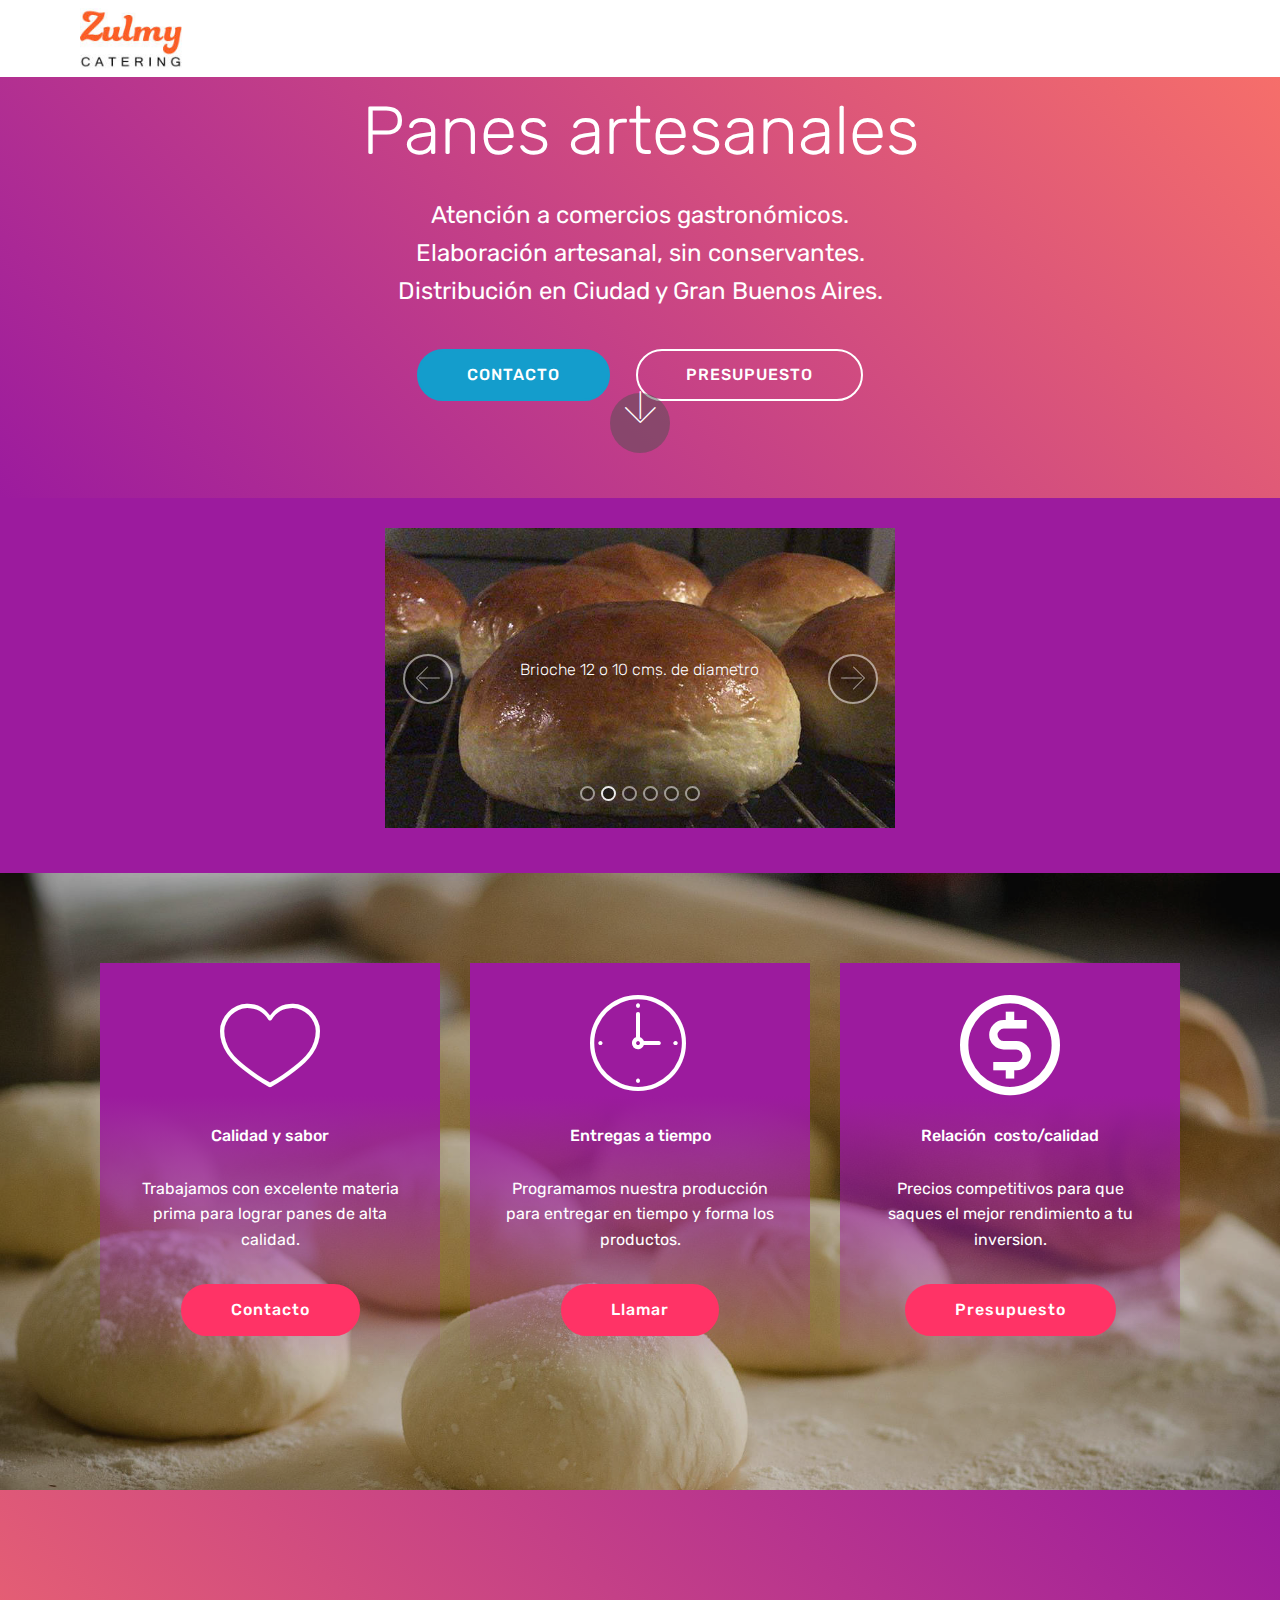
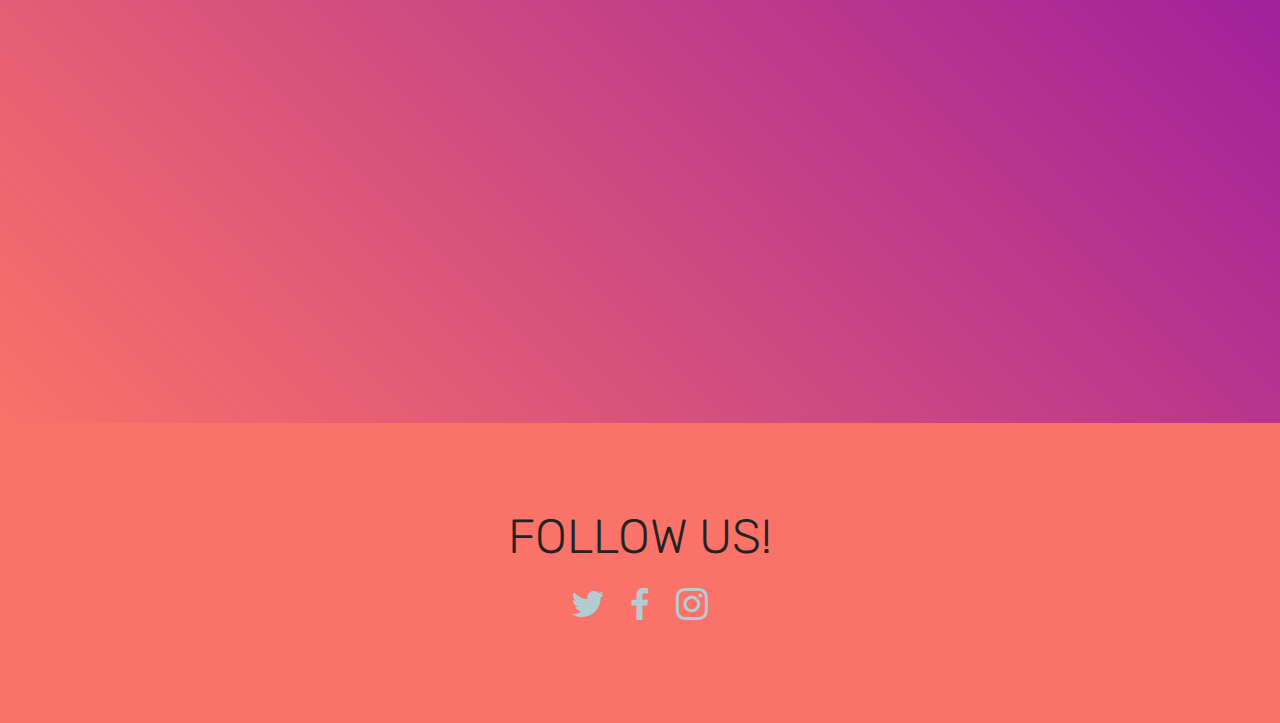
==== commit 9dfdfef3: "create github pages" ====
--- a/index.html
+++ b/index.html
@@ -7,7 +7,7 @@
   <meta name="generator" content="Mobirise v4.8.6, mobirise.com">
   <meta name="viewport" content="width=device-width, initial-scale=1, minimum-scale=1">
   <link rel="shortcut icon" href="assets/images/logonoincrustadogde-122x111.jpg" type="image/x-icon">
-  <meta name="description" content="">
+  <meta name="description" content="Panificados para comercios gastronomicos">
   <title>Home</title>
   <link rel="stylesheet" href="assets/web/assets/mobirise-icons2/mobirise2.css">
   <link rel="stylesheet" href="assets/web/assets/mobirise-icons/mobirise-icons.css">
@@ -40,8 +40,8 @@
         <div class="menu-logo">
             <div class="navbar-brand">
                 <span class="navbar-logo">
-                    <a href="https://mobirise.co">
-                         <img src="assets/images/logonoincrustadogde-122x111.jpg" alt="Mobirise" title="" style="height: 3.8rem;">
+                    <a href="index.html">
+                         <img src="assets/images/logonoincrustadogde-122x111.jpg" alt="Logo Zulmy" title="" style="height: 3.8rem;">
                     </a>
                 </span>
                 
@@ -54,7 +54,7 @@
     </nav>
 </section>
 
-<section class="engine"><a href="https://mobirise.info/k">how to develop free website</a></section><section class="header5 cid-rfk6NOwJgt" id="header5-1">
+<section class="engine"><a href="https://mobirise.info">Mobirise</a></section><section class="header5 cid-rfk6NOwJgt" id="header5-1">
 
     
 
@@ -64,11 +64,11 @@
             <div class="mbr-white col-md-10">
                 <h1 class="mbr-section-title align-center pb-3 mbr-fonts-style display-1">
                     Panes artesanales</h1>
-                <p class="mbr-text align-center display-5 pb-3 mbr-fonts-style">
-                   Full screen intro with gradient background color. Click blue 'Gear' icon in the top right corner to hide/show buttons, text, title and change the block background. Click red '+' in the bottom right corner to add a new block. Use the top left menu to create new pages, sites and add themes.
-                </p>
-                <div class="mbr-section-btn align-center"><a class="btn btn-md btn-primary display-4" href="https://mobirise.co">CONTACTO</a>
-                        <a class="btn btn-md btn-white-outline display-4" href="https://mobirise.co">PRESUPUESTO</a></div>
+                <p class="mbr-text align-center display-5 pb-3 mbr-fonts-style">Atención a comercios gastronómicos.
+<br>Elaboración artesanal, sin conservantes.
+<br>Distribución en Ciudad y Gran Buenos Aires.</p>
+                <div class="mbr-section-btn align-center"><a class="btn btn-md btn-primary display-4" href="contacto.html">CONTACTO</a> 
+                        <a class="btn btn-md btn-white-outline display-4" href="presupuesto.html">PRESUPUESTO</a></div>
             </div>
         </div>
     </div>
@@ -85,7 +85,7 @@
     
     <div class="container content-slider">
         <div class="content-slider-wrap">
-            <div><div class="mbr-slider slide carousel" data-pause="true" data-keyboard="false" data-ride="carousel" data-interval="4000"><ol class="carousel-indicators"><li data-app-prevent-settings="" data-target="#slider2-4" data-slide-to="0"></li><li data-app-prevent-settings="" data-target="#slider2-4" data-slide-to="1"></li><li data-app-prevent-settings="" data-target="#slider2-4" data-slide-to="2"></li><li data-app-prevent-settings="" data-target="#slider2-4" data-slide-to="3"></li><li data-app-prevent-settings="" data-target="#slider2-4" data-slide-to="4"></li><li data-app-prevent-settings="" data-target="#slider2-4" class=" active" data-slide-to="5"></li></ol><div class="carousel-inner" role="listbox"><div class="carousel-item slider-fullscreen-image" data-bg-video-slide="false" style="background-image: url(assets/images/brioche2018-700x525.jpg);"><div class="container container-slide"><div class="image_wrapper"><div class="mbr-overlay"></div><img src="assets/images/brioche2018-700x525.jpg"><div class="carousel-caption justify-content-center"><div class="col-10 align-center"><p class="lead mbr-text mbr-fonts-style display-7">Panes Brioche para Hamburguesas</p></div></div></div></div></div><div class="carousel-item slider-fullscreen-image" data-bg-video-slide="false" style="background-image: url(assets/images/briocherejilla-700x412.jpg);"><div class="container container-slide"><div class="image_wrapper"><img src="assets/images/briocherejilla-700x412.jpg"><div class="carousel-caption justify-content-center"><div class="col-10 align-center"><p class="lead mbr-text mbr-fonts-style display-7">Brioche 12 o 10 cms. de diametro</p></div></div></div></div></div><div class="carousel-item slider-fullscreen-image" data-bg-video-slide="false" style="background-image: url(assets/images/briochemiga-700x489.jpg);"><div class="container container-slide"><div class="image_wrapper"><div class="mbr-overlay" style="opacity: 0.2; background-color: rgb(0, 0, 0);"></div><img src="assets/images/briochemiga-700x489.jpg"><div class="carousel-caption justify-content-center"><div class="col-10 align-center"><p class="lead mbr-text mbr-fonts-style display-7">Brioche esponjoso y liviano.</p></div></div></div></div></div><div class="carousel-item slider-fullscreen-image" data-bg-video-slide="false" style="background-image: url(assets/images/vienasandw-700x463.jpg);"><div class="container container-slide"><div class="image_wrapper"><img src="assets/images/vienasandw-700x463.jpg"><div class="carousel-caption justify-content-center"><div class="col-10 align-center"><p class="lead mbr-text mbr-fonts-style display-7">Panes Viena para Sandwich 20 cms largo.</p></div></div></div></div></div><div class="carousel-item slider-fullscreen-image" data-bg-video-slide="false" style="background-image: url(assets/images/panescolores-700x583.jpg);"><div class="container container-slide"><div class="image_wrapper"><img src="assets/images/panescolores-700x583.jpg"><div class="carousel-caption justify-content-center"><div class="col-10 align-center"><p class="lead mbr-text mbr-fonts-style display-7">Panes Viena de colores.</p></div></div></div></div></div><div class="carousel-item slider-fullscreen-image active" data-bg-video-slide="false" style="background-image: url(assets/images/chipsvarios2-700x525.jpg);"><div class="container container-slide"><div class="image_wrapper"><img src="assets/images/chipsvarios2-700x525.jpg"><div class="carousel-caption justify-content-center"><div class="col-10 align-center"><p class="lead mbr-text mbr-fonts-style display-7">Panes chips.</p></div></div></div></div></div></div><a data-app-prevent-settings="" class="carousel-control carousel-control-prev" role="button" data-slide="prev" href="#slider2-4"><span aria-hidden="true" class="mbri-left mbr-iconfont"></span><span class="sr-only">Previous</span></a><a data-app-prevent-settings="" class="carousel-control carousel-control-next" role="button" data-slide="next" href="#slider2-4"><span aria-hidden="true" class="mbri-right mbr-iconfont"></span><span class="sr-only">Next</span></a></div></div> 
+            <div><div class="mbr-slider slide carousel" data-pause="true" data-keyboard="false" data-ride="carousel" data-interval="4000"><ol class="carousel-indicators"><li data-app-prevent-settings="" data-target="#slider2-4" data-slide-to="0"></li><li data-app-prevent-settings="" data-target="#slider2-4" class=" active" data-slide-to="1"></li><li data-app-prevent-settings="" data-target="#slider2-4" data-slide-to="2"></li><li data-app-prevent-settings="" data-target="#slider2-4" data-slide-to="3"></li><li data-app-prevent-settings="" data-target="#slider2-4" data-slide-to="4"></li><li data-app-prevent-settings="" data-target="#slider2-4" data-slide-to="5"></li></ol><div class="carousel-inner" role="listbox"><div class="carousel-item slider-fullscreen-image" data-bg-video-slide="false" style="background-image: url(assets/images/brioche2018-700x525.jpg);"><div class="container container-slide"><div class="image_wrapper"><img src="assets/images/brioche2018-700x525.jpg"><div class="carousel-caption justify-content-center"><div class="col-10 align-center"><p class="lead mbr-text mbr-fonts-style display-7">Panes Brioche para Hamburguesas</p></div></div></div></div></div><div class="carousel-item slider-fullscreen-image active" data-bg-video-slide="false" style="background-image: url(assets/images/briocherejilla-700x412.jpg);"><div class="container container-slide"><div class="image_wrapper"><img src="assets/images/briocherejilla-700x412.jpg"><div class="carousel-caption justify-content-center"><div class="col-10 align-center"><p class="lead mbr-text mbr-fonts-style display-7">Brioche 12 o 10 cms. de diametro</p></div></div></div></div></div><div class="carousel-item slider-fullscreen-image" data-bg-video-slide="false" style="background-image: url(assets/images/briochemiga-700x489.jpg);"><div class="container container-slide"><div class="image_wrapper"><div class="mbr-overlay" style="opacity: 0.2; background-color: rgb(0, 0, 0);"></div><img src="assets/images/briochemiga-700x489.jpg"><div class="carousel-caption justify-content-center"><div class="col-10 align-center"><p class="lead mbr-text mbr-fonts-style display-7">Esponjoso y liviano.</p></div></div></div></div></div><div class="carousel-item slider-fullscreen-image" data-bg-video-slide="false" style="background-image: url(assets/images/vienasandw-700x463.jpg);"><div class="container container-slide"><div class="image_wrapper"><img src="assets/images/vienasandw-700x463.jpg"><div class="carousel-caption justify-content-center"><div class="col-10 align-center"><p class="lead mbr-text mbr-fonts-style display-7"><strong>Panes Viena para Sandwich</strong>.</p></div></div></div></div></div><div class="carousel-item slider-fullscreen-image" data-bg-video-slide="false" style="background-image: url(assets/images/panescolores-700x583.jpg);"><div class="container container-slide"><div class="image_wrapper"><img src="assets/images/panescolores-700x583.jpg"><div class="carousel-caption justify-content-center"><div class="col-10 align-center"><p class="lead mbr-text mbr-fonts-style display-7">Panes Viena de colores.</p></div></div></div></div></div><div class="carousel-item slider-fullscreen-image" data-bg-video-slide="false" style="background-image: url(assets/images/chipsvarios2-700x525.jpg);"><div class="container container-slide"><div class="image_wrapper"><img src="assets/images/chipsvarios2-700x525.jpg"><div class="carousel-caption justify-content-center"><div class="col-10 align-center"><p class="lead mbr-text mbr-fonts-style display-7">Panes chips.</p></div></div></div></div></div></div><a data-app-prevent-settings="" class="carousel-control carousel-control-prev" role="button" data-slide="prev" href="#slider2-4"><span aria-hidden="true" class="mbri-left mbr-iconfont"></span><span class="sr-only">Previous</span></a><a data-app-prevent-settings="" class="carousel-control carousel-control-next" role="button" data-slide="next" href="#slider2-4"><span aria-hidden="true" class="mbri-right mbr-iconfont"></span><span class="sr-only">Next</span></a></div></div> 
         </div>
     </div>
 </section>
@@ -106,15 +106,12 @@
                 </div>
                 <div class="card-box align-center">
                     <h4 class="card-title mbr-fonts-style display-7">
-                        Calidad y gusto</h4>
+                        Calidad y sabor</h4>
                     <p class="mbr-text mbr-fonts-style display-7">
-                       Mobirise gives you the freedom to develop as many websites as you like given the fact that it is a desktop app.
+                       Trabajamos con excelente materia prima para lograr panes de alta calidad. 
                     </p>
-                    <div class="mbr-section-btn text-center">
-                        <a href="https://mobirise.co" class="btn btn-secondary display-4">
-                            More
-                        </a>
-                    </div>
+                    <div class="mbr-section-btn text-center"><a href="contacto.html" class="btn btn-secondary display-4">
+                            Contacto</a></div>
                 </div>
             </div>
 
@@ -126,11 +123,10 @@
                     <h4 class="card-title mbr-fonts-style display-7">
                         Entregas a tiempo</h4>
                     <p class="mbr-text mbr-fonts-style display-7">
-                       All sites you make with Mobirise are mobile-friendly. You don't have to create a special mobile version of your site.
+                       Programamos nuestra producción para entregar en tiempo y forma los productos. 
                     </p>
                     <div class="mbr-section-btn text-center"><a href="https://mobirise.co" class="btn btn-secondary display-4">
-                            More
-                        </a></div>
+                            Llamar</a></div>
                 </div>
             </div>
 
@@ -140,14 +136,8 @@
                 </div>
                 <div class="card-box align-center">
                     <h4 class="card-title mbr-fonts-style display-7">Relación &nbsp;costo/calidad</h4>
-                    <p class="mbr-text mbr-fonts-style display-7">
-                       Mobirise offers many site blocks in several themes, and though these blocks are pre-made, they are flexible.
-                    </p>
-                    <div class="mbr-section-btn text-center">
-                        <a href="https://mobirise.co" class="btn btn-secondary display-4">
-                            More
-                        </a>
-                    </div>
+                    <p class="mbr-text mbr-fonts-style display-7">Precios competitivos para que saques el mejor rendimiento a tu inversion.</p>
+                    <div class="mbr-section-btn text-center"><a href="presupuesto.html" class="btn btn-secondary display-4">Presupuesto</a></div>
                 </div>
             </div>
 
@@ -180,14 +170,14 @@
                     FOLLOW US!
                 </h2>
                 <div class="social-list pl-0 mb-0">
-                    <a href="https://twitter.com/mobirise" target="_blank">
-                        <span class="px-2 socicon-twitter socicon mbr-iconfont mbr-iconfont-social"></span>
-                    </a>
-                    <a href="https://www.facebook.com/pages/Mobirise/1616226671953247" target="_blank">
-                        <span class="px-2 socicon-facebook socicon mbr-iconfont mbr-iconfont-social"></span>
-                    </a>
-                    <a href="https://instagram.com/mobirise" target="_blank">
-                        <span class="px-2 socicon-instagram socicon mbr-iconfont mbr-iconfont-social"></span>
+                    <a href="https://twitter.com/CateringZulmy" target="_blank">
+                        <span class="px-2 mbr-iconfont mbr-iconfont-social socicon-twitter socicon"></span>
+                    </a>
+                    <a href="https://www.facebook.com/ZulmyCatering/" target="_blank">
+                        <span class="px-2 mbr-iconfont mbr-iconfont-social socicon-facebook socicon"></span>
+                    </a>
+                    <a href="https://www.instagram.com/zulmy_catering/" target="_blank">
+                        <span class="px-2 mbr-iconfont mbr-iconfont-social socicon-instagram socicon"></span>
                     </a>
                     <a href="https://www.youtube.com/c/mobirise" target="_blank">
                         
--- a/assets/mobirise/css/mbr-additional.css
+++ b/assets/mobirise/css/mbr-additional.css
@@ -2125,3 +2125,797 @@
 .cid-rfkBIaa7ea .social-list a:focus {
   text-decoration: none;
 }
+.cid-rfk7CcSREm .navbar {
+  padding: .5rem 0;
+  background: #ffffff;
+  transition: none;
+  min-height: 77px;
+}
+.cid-rfk7CcSREm .navbar-dropdown.bg-color.transparent.opened {
+  background: #ffffff;
+}
+.cid-rfk7CcSREm a {
+  font-style: normal;
+}
+.cid-rfk7CcSREm .nav-item span {
+  padding-right: 0.4em;
+  line-height: 0.5em;
+  vertical-align: text-bottom;
+  position: relative;
+  text-decoration: none;
+}
+.cid-rfk7CcSREm .nav-item a {
+  display: -webkit-flex;
+  align-items: center;
+  justify-content: center;
+  padding: 0.7rem 0 !important;
+  margin: 0rem .65rem !important;
+  -webkit-align-items: center;
+  -webkit-justify-content: center;
+}
+.cid-rfk7CcSREm .nav-item:focus,
+.cid-rfk7CcSREm .nav-link:focus {
+  outline: none;
+}
+.cid-rfk7CcSREm .btn {
+  padding: 0.4rem 1.5rem;
+  display: -webkit-inline-flex;
+  align-items: center;
+  -webkit-align-items: center;
+}
+.cid-rfk7CcSREm .btn .mbr-iconfont {
+  font-size: 1.6rem;
+}
+.cid-rfk7CcSREm .menu-logo {
+  margin-right: auto;
+}
+.cid-rfk7CcSREm .menu-logo .navbar-brand {
+  display: -webkit-flex;
+  margin-left: 5rem;
+  padding: 0;
+  transition: padding .2s;
+  min-height: 3.8rem;
+  align-items: center;
+  -webkit-align-items: center;
+}
+.cid-rfk7CcSREm .menu-logo .navbar-brand .navbar-caption-wrap {
+  display: -webkit-flex;
+  -webkit-align-items: center;
+  align-items: center;
+  word-break: break-word;
+  min-width: 7rem;
+  margin: .3rem 0;
+}
+.cid-rfk7CcSREm .menu-logo .navbar-brand .navbar-caption-wrap .navbar-caption {
+  line-height: 1.2rem !important;
+  padding-right: 2rem;
+}
+.cid-rfk7CcSREm .menu-logo .navbar-brand .navbar-logo {
+  font-size: 4rem;
+  transition: font-size 0.25s;
+}
+.cid-rfk7CcSREm .menu-logo .navbar-brand .navbar-logo img {
+  display: -webkit-flex;
+}
+.cid-rfk7CcSREm .menu-logo .navbar-brand .navbar-logo .mbr-iconfont {
+  transition: font-size 0.25s;
+}
+.cid-rfk7CcSREm .navbar-toggleable-sm .navbar-collapse {
+  justify-content: flex-end;
+  -webkit-justify-content: flex-end;
+  padding-right: 5rem;
+  width: auto;
+}
+.cid-rfk7CcSREm .navbar-toggleable-sm .navbar-collapse .navbar-nav {
+  flex-wrap: wrap;
+  -webkit-flex-wrap: wrap;
+  padding-left: 0;
+}
+.cid-rfk7CcSREm .navbar-toggleable-sm .navbar-collapse .navbar-nav .nav-item {
+  -webkit-align-self: center;
+  align-self: center;
+}
+.cid-rfk7CcSREm .navbar-toggleable-sm .navbar-collapse .navbar-buttons {
+  padding-left: 0;
+  padding-bottom: 0;
+}
+.cid-rfk7CcSREm .dropdown .dropdown-menu {
+  background: #ffffff;
+  display: none;
+  position: absolute;
+  min-width: 5rem;
+  padding-top: 1.4rem;
+  padding-bottom: 1.4rem;
+  text-align: left;
+}
+.cid-rfk7CcSREm .dropdown .dropdown-menu .dropdown-item {
+  width: auto;
+  padding: 0.235em 1.5385em 0.235em 1.5385em !important;
+}
+.cid-rfk7CcSREm .dropdown .dropdown-menu .dropdown-item::after {
+  right: 0.5rem;
+}
+.cid-rfk7CcSREm .dropdown .dropdown-menu .dropdown-submenu {
+  margin: 0;
+}
+.cid-rfk7CcSREm .dropdown.open > .dropdown-menu {
+  display: block;
+}
+.cid-rfk7CcSREm .navbar-toggleable-sm.opened:after {
+  position: absolute;
+  width: 100vw;
+  height: 100vh;
+  content: '';
+  background-color: rgba(0, 0, 0, 0.1);
+  left: 0;
+  bottom: 0;
+  transform: translateY(100%);
+  -webkit-transform: translateY(100%);
+  z-index: 1000;
+}
+.cid-rfk7CcSREm .navbar.navbar-short {
+  min-height: 60px;
+  transition: all .2s;
+}
+.cid-rfk7CcSREm .navbar.navbar-short .navbar-toggler-right {
+  top: 20px;
+}
+.cid-rfk7CcSREm .navbar.navbar-short .navbar-logo a {
+  font-size: 2.5rem !important;
+  line-height: 2.5rem;
+  transition: font-size 0.25s;
+}
+.cid-rfk7CcSREm .navbar.navbar-short .navbar-logo a .mbr-iconfont {
+  font-size: 2.5rem !important;
+}
+.cid-rfk7CcSREm .navbar.navbar-short .navbar-logo a img {
+  height: 3rem !important;
+}
+.cid-rfk7CcSREm .navbar.navbar-short .navbar-brand {
+  min-height: 3rem;
+}
+.cid-rfk7CcSREm button.navbar-toggler {
+  width: 31px;
+  height: 18px;
+  cursor: pointer;
+  transition: all .2s;
+  top: 1.5rem;
+  right: 1rem;
+}
+.cid-rfk7CcSREm button.navbar-toggler:focus {
+  outline: none;
+}
+.cid-rfk7CcSREm button.navbar-toggler .hamburger span {
+  position: absolute;
+  right: 0;
+  width: 30px;
+  height: 2px;
+  border-right: 5px;
+  background-color: #ffffff;
+}
+.cid-rfk7CcSREm button.navbar-toggler .hamburger span:nth-child(1) {
+  top: 0;
+  transition: all .2s;
+}
+.cid-rfk7CcSREm button.navbar-toggler .hamburger span:nth-child(2) {
+  top: 8px;
+  transition: all .15s;
+}
+.cid-rfk7CcSREm button.navbar-toggler .hamburger span:nth-child(3) {
+  top: 8px;
+  transition: all .15s;
+}
+.cid-rfk7CcSREm button.navbar-toggler .hamburger span:nth-child(4) {
+  top: 16px;
+  transition: all .2s;
+}
+.cid-rfk7CcSREm nav.opened .hamburger span:nth-child(1) {
+  top: 8px;
+  width: 0;
+  opacity: 0;
+  right: 50%;
+  transition: all .2s;
+}
+.cid-rfk7CcSREm nav.opened .hamburger span:nth-child(2) {
+  -webkit-transform: rotate(45deg);
+  transform: rotate(45deg);
+  transition: all .25s;
+}
+.cid-rfk7CcSREm nav.opened .hamburger span:nth-child(3) {
+  -webkit-transform: rotate(-45deg);
+  transform: rotate(-45deg);
+  transition: all .25s;
+}
+.cid-rfk7CcSREm nav.opened .hamburger span:nth-child(4) {
+  top: 8px;
+  width: 0;
+  opacity: 0;
+  right: 50%;
+  transition: all .2s;
+}
+.cid-rfk7CcSREm .collapsed.navbar-expand {
+  flex-direction: column;
+  -webkit-flex-direction: column;
+}
+.cid-rfk7CcSREm .collapsed .btn {
+  display: -webkit-flex;
+}
+.cid-rfk7CcSREm .collapsed .navbar-collapse {
+  display: none !important;
+  padding-right: 0 !important;
+}
+.cid-rfk7CcSREm .collapsed .navbar-collapse.collapsing,
+.cid-rfk7CcSREm .collapsed .navbar-collapse.show {
+  display: block !important;
+}
+.cid-rfk7CcSREm .collapsed .navbar-collapse.collapsing .navbar-nav,
+.cid-rfk7CcSREm .collapsed .navbar-collapse.show .navbar-nav {
+  display: block;
+  text-align: center;
+}
+.cid-rfk7CcSREm .collapsed .navbar-collapse.collapsing .navbar-nav .nav-item,
+.cid-rfk7CcSREm .collapsed .navbar-collapse.show .navbar-nav .nav-item {
+  clear: both;
+}
+.cid-rfk7CcSREm .collapsed .navbar-collapse.collapsing .navbar-nav .nav-item:last-child,
+.cid-rfk7CcSREm .collapsed .navbar-collapse.show .navbar-nav .nav-item:last-child {
+  margin-bottom: 1rem;
+}
+.cid-rfk7CcSREm .collapsed .navbar-collapse.collapsing .navbar-buttons,
+.cid-rfk7CcSREm .collapsed .navbar-collapse.show .navbar-buttons {
+  text-align: center;
+}
+.cid-rfk7CcSREm .collapsed .navbar-collapse.collapsing .navbar-buttons:last-child,
+.cid-rfk7CcSREm .collapsed .navbar-collapse.show .navbar-buttons:last-child {
+  margin-bottom: 1rem;
+}
+.cid-rfk7CcSREm .collapsed button.navbar-toggler {
+  display: block;
+}
+.cid-rfk7CcSREm .collapsed .navbar-brand {
+  margin-left: 1rem !important;
+}
+.cid-rfk7CcSREm .collapsed .navbar-toggleable-sm {
+  flex-direction: column;
+  -webkit-flex-direction: column;
+}
+.cid-rfk7CcSREm .collapsed .dropdown .dropdown-menu {
+  width: 100%;
+  text-align: center;
+  position: relative;
+  opacity: 0;
+  display: block;
+  height: 0;
+  visibility: hidden;
+  padding: 0;
+  transition-duration: .5s;
+  transition-property: opacity,padding,height;
+}
+.cid-rfk7CcSREm .collapsed .dropdown.open > .dropdown-menu {
+  position: relative;
+  opacity: 1;
+  height: auto;
+  padding: 1.4rem 0;
+  visibility: visible;
+}
+.cid-rfk7CcSREm .collapsed .dropdown .dropdown-submenu {
+  left: 0;
+  text-align: center;
+  width: 100%;
+}
+.cid-rfk7CcSREm .collapsed .dropdown .dropdown-toggle[data-toggle="dropdown-submenu"]::after {
+  margin-top: 0;
+  position: inherit;
+  right: 0;
+  top: 50%;
+  display: inline-block;
+  width: 0;
+  height: 0;
+  margin-left: .3em;
+  vertical-align: middle;
+  content: "";
+  border-top: .30em solid;
+  border-right: .30em solid transparent;
+  border-left: .30em solid transparent;
+}
+@media (max-width: 991px) {
+  .cid-rfk7CcSREm .navbar-expand {
+    flex-direction: column;
+    -webkit-flex-direction: column;
+  }
+  .cid-rfk7CcSREm img {
+    height: 3.8rem !important;
+  }
+  .cid-rfk7CcSREm .btn {
+    display: -webkit-flex;
+  }
+  .cid-rfk7CcSREm button.navbar-toggler {
+    display: block;
+  }
+  .cid-rfk7CcSREm .navbar-brand {
+    margin-left: 1rem !important;
+  }
+  .cid-rfk7CcSREm .navbar-toggleable-sm {
+    flex-direction: column;
+    -webkit-flex-direction: column;
+  }
+  .cid-rfk7CcSREm .navbar-collapse {
+    display: none !important;
+    padding-right: 0 !important;
+  }
+  .cid-rfk7CcSREm .navbar-collapse.collapsing,
+  .cid-rfk7CcSREm .navbar-collapse.show {
+    display: block !important;
+  }
+  .cid-rfk7CcSREm .navbar-collapse.collapsing .navbar-nav,
+  .cid-rfk7CcSREm .navbar-collapse.show .navbar-nav {
+    display: block;
+    text-align: center;
+  }
+  .cid-rfk7CcSREm .navbar-collapse.collapsing .navbar-nav .nav-item,
+  .cid-rfk7CcSREm .navbar-collapse.show .navbar-nav .nav-item {
+    clear: both;
+  }
+  .cid-rfk7CcSREm .navbar-collapse.collapsing .navbar-nav .nav-item:last-child,
+  .cid-rfk7CcSREm .navbar-collapse.show .navbar-nav .nav-item:last-child {
+    margin-bottom: 1rem;
+  }
+  .cid-rfk7CcSREm .navbar-collapse.collapsing .navbar-buttons,
+  .cid-rfk7CcSREm .navbar-collapse.show .navbar-buttons {
+    text-align: center;
+  }
+  .cid-rfk7CcSREm .navbar-collapse.collapsing .navbar-buttons:last-child,
+  .cid-rfk7CcSREm .navbar-collapse.show .navbar-buttons:last-child {
+    margin-bottom: 1rem;
+  }
+  .cid-rfk7CcSREm .dropdown .dropdown-menu {
+    width: 100%;
+    text-align: center;
+    position: relative;
+    opacity: 0;
+    display: block;
+    height: 0;
+    visibility: hidden;
+    padding: 0;
+    transition-duration: .5s;
+    transition-property: opacity,padding,height;
+  }
+  .cid-rfk7CcSREm .dropdown.open > .dropdown-menu {
+    position: relative;
+    opacity: 1;
+    height: auto;
+    padding: 1.4rem 0;
+    visibility: visible;
+  }
+  .cid-rfk7CcSREm .dropdown .dropdown-submenu {
+    left: 0;
+    text-align: center;
+    width: 100%;
+  }
+  .cid-rfk7CcSREm .dropdown .dropdown-toggle[data-toggle="dropdown-submenu"]::after {
+    margin-top: 0;
+    position: inherit;
+    right: 0;
+    top: 50%;
+    display: inline-block;
+    width: 0;
+    height: 0;
+    margin-left: .3em;
+    vertical-align: middle;
+    content: "";
+    border-top: .30em solid;
+    border-right: .30em solid transparent;
+    border-left: .30em solid transparent;
+  }
+}
+@media (min-width: 767px) {
+  .cid-rfk7CcSREm .menu-logo {
+    flex-shrink: 0;
+    -webkit-flex-shrink: 0;
+  }
+}
+.cid-rfk7CcSREm .navbar-collapse {
+  flex-basis: auto;
+  -webkit-flex-basis: auto;
+}
+.cid-rfk7CcSREm .nav-link:hover,
+.cid-rfk7CcSREm .dropdown-item:hover {
+  color: #c1c1c1 !important;
+}
+.cid-rfk7CcSREm .navbar {
+  padding: .5rem 0;
+  background: #ffffff;
+  transition: none;
+  min-height: 77px;
+}
+.cid-rfk7CcSREm .navbar-dropdown.bg-color.transparent.opened {
+  background: #ffffff;
+}
+.cid-rfk7CcSREm a {
+  font-style: normal;
+}
+.cid-rfk7CcSREm .nav-item span {
+  padding-right: 0.4em;
+  line-height: 0.5em;
+  vertical-align: text-bottom;
+  position: relative;
+  text-decoration: none;
+}
+.cid-rfk7CcSREm .nav-item a {
+  display: -webkit-flex;
+  align-items: center;
+  justify-content: center;
+  padding: 0.7rem 0 !important;
+  margin: 0rem .65rem !important;
+  -webkit-align-items: center;
+  -webkit-justify-content: center;
+}
+.cid-rfk7CcSREm .nav-item:focus,
+.cid-rfk7CcSREm .nav-link:focus {
+  outline: none;
+}
+.cid-rfk7CcSREm .btn {
+  padding: 0.4rem 1.5rem;
+  display: -webkit-inline-flex;
+  align-items: center;
+  -webkit-align-items: center;
+}
+.cid-rfk7CcSREm .btn .mbr-iconfont {
+  font-size: 1.6rem;
+}
+.cid-rfk7CcSREm .menu-logo {
+  margin-right: auto;
+}
+.cid-rfk7CcSREm .menu-logo .navbar-brand {
+  display: -webkit-flex;
+  margin-left: 5rem;
+  padding: 0;
+  transition: padding .2s;
+  min-height: 3.8rem;
+  align-items: center;
+  -webkit-align-items: center;
+}
+.cid-rfk7CcSREm .menu-logo .navbar-brand .navbar-caption-wrap {
+  display: -webkit-flex;
+  -webkit-align-items: center;
+  align-items: center;
+  word-break: break-word;
+  min-width: 7rem;
+  margin: .3rem 0;
+}
+.cid-rfk7CcSREm .menu-logo .navbar-brand .navbar-caption-wrap .navbar-caption {
+  line-height: 1.2rem !important;
+  padding-right: 2rem;
+}
+.cid-rfk7CcSREm .menu-logo .navbar-brand .navbar-logo {
+  font-size: 4rem;
+  transition: font-size 0.25s;
+}
+.cid-rfk7CcSREm .menu-logo .navbar-brand .navbar-logo img {
+  display: -webkit-flex;
+}
+.cid-rfk7CcSREm .menu-logo .navbar-brand .navbar-logo .mbr-iconfont {
+  transition: font-size 0.25s;
+}
+.cid-rfk7CcSREm .navbar-toggleable-sm .navbar-collapse {
+  justify-content: flex-end;
+  -webkit-justify-content: flex-end;
+  padding-right: 5rem;
+  width: auto;
+}
+.cid-rfk7CcSREm .navbar-toggleable-sm .navbar-collapse .navbar-nav {
+  flex-wrap: wrap;
+  -webkit-flex-wrap: wrap;
+  padding-left: 0;
+}
+.cid-rfk7CcSREm .navbar-toggleable-sm .navbar-collapse .navbar-nav .nav-item {
+  -webkit-align-self: center;
+  align-self: center;
+}
+.cid-rfk7CcSREm .navbar-toggleable-sm .navbar-collapse .navbar-buttons {
+  padding-left: 0;
+  padding-bottom: 0;
+}
+.cid-rfk7CcSREm .dropdown .dropdown-menu {
+  background: #ffffff;
+  display: none;
+  position: absolute;
+  min-width: 5rem;
+  padding-top: 1.4rem;
+  padding-bottom: 1.4rem;
+  text-align: left;
+}
+.cid-rfk7CcSREm .dropdown .dropdown-menu .dropdown-item {
+  width: auto;
+  padding: 0.235em 1.5385em 0.235em 1.5385em !important;
+}
+.cid-rfk7CcSREm .dropdown .dropdown-menu .dropdown-item::after {
+  right: 0.5rem;
+}
+.cid-rfk7CcSREm .dropdown .dropdown-menu .dropdown-submenu {
+  margin: 0;
+}
+.cid-rfk7CcSREm .dropdown.open > .dropdown-menu {
+  display: block;
+}
+.cid-rfk7CcSREm .navbar-toggleable-sm.opened:after {
+  position: absolute;
+  width: 100vw;
+  height: 100vh;
+  content: '';
+  background-color: rgba(0, 0, 0, 0.1);
+  left: 0;
+  bottom: 0;
+  transform: translateY(100%);
+  -webkit-transform: translateY(100%);
+  z-index: 1000;
+}
+.cid-rfk7CcSREm .navbar.navbar-short {
+  min-height: 60px;
+  transition: all .2s;
+}
+.cid-rfk7CcSREm .navbar.navbar-short .navbar-toggler-right {
+  top: 20px;
+}
+.cid-rfk7CcSREm .navbar.navbar-short .navbar-logo a {
+  font-size: 2.5rem !important;
+  line-height: 2.5rem;
+  transition: font-size 0.25s;
+}
+.cid-rfk7CcSREm .navbar.navbar-short .navbar-logo a .mbr-iconfont {
+  font-size: 2.5rem !important;
+}
+.cid-rfk7CcSREm .navbar.navbar-short .navbar-logo a img {
+  height: 3rem !important;
+}
+.cid-rfk7CcSREm .navbar.navbar-short .navbar-brand {
+  min-height: 3rem;
+}
+.cid-rfk7CcSREm button.navbar-toggler {
+  width: 31px;
+  height: 18px;
+  cursor: pointer;
+  transition: all .2s;
+  top: 1.5rem;
+  right: 1rem;
+}
+.cid-rfk7CcSREm button.navbar-toggler:focus {
+  outline: none;
+}
+.cid-rfk7CcSREm button.navbar-toggler .hamburger span {
+  position: absolute;
+  right: 0;
+  width: 30px;
+  height: 2px;
+  border-right: 5px;
+  background-color: #ffffff;
+}
+.cid-rfk7CcSREm button.navbar-toggler .hamburger span:nth-child(1) {
+  top: 0;
+  transition: all .2s;
+}
+.cid-rfk7CcSREm button.navbar-toggler .hamburger span:nth-child(2) {
+  top: 8px;
+  transition: all .15s;
+}
+.cid-rfk7CcSREm button.navbar-toggler .hamburger span:nth-child(3) {
+  top: 8px;
+  transition: all .15s;
+}
+.cid-rfk7CcSREm button.navbar-toggler .hamburger span:nth-child(4) {
+  top: 16px;
+  transition: all .2s;
+}
+.cid-rfk7CcSREm nav.opened .hamburger span:nth-child(1) {
+  top: 8px;
+  width: 0;
+  opacity: 0;
+  right: 50%;
+  transition: all .2s;
+}
+.cid-rfk7CcSREm nav.opened .hamburger span:nth-child(2) {
+  -webkit-transform: rotate(45deg);
+  transform: rotate(45deg);
+  transition: all .25s;
+}
+.cid-rfk7CcSREm nav.opened .hamburger span:nth-child(3) {
+  -webkit-transform: rotate(-45deg);
+  transform: rotate(-45deg);
+  transition: all .25s;
+}
+.cid-rfk7CcSREm nav.opened .hamburger span:nth-child(4) {
+  top: 8px;
+  width: 0;
+  opacity: 0;
+  right: 50%;
+  transition: all .2s;
+}
+.cid-rfk7CcSREm .collapsed.navbar-expand {
+  flex-direction: column;
+  -webkit-flex-direction: column;
+}
+.cid-rfk7CcSREm .collapsed .btn {
+  display: -webkit-flex;
+}
+.cid-rfk7CcSREm .collapsed .navbar-collapse {
+  display: none !important;
+  padding-right: 0 !important;
+}
+.cid-rfk7CcSREm .collapsed .navbar-collapse.collapsing,
+.cid-rfk7CcSREm .collapsed .navbar-collapse.show {
+  display: block !important;
+}
+.cid-rfk7CcSREm .collapsed .navbar-collapse.collapsing .navbar-nav,
+.cid-rfk7CcSREm .collapsed .navbar-collapse.show .navbar-nav {
+  display: block;
+  text-align: center;
+}
+.cid-rfk7CcSREm .collapsed .navbar-collapse.collapsing .navbar-nav .nav-item,
+.cid-rfk7CcSREm .collapsed .navbar-collapse.show .navbar-nav .nav-item {
+  clear: both;
+}
+.cid-rfk7CcSREm .collapsed .navbar-collapse.collapsing .navbar-nav .nav-item:last-child,
+.cid-rfk7CcSREm .collapsed .navbar-collapse.show .navbar-nav .nav-item:last-child {
+  margin-bottom: 1rem;
+}
+.cid-rfk7CcSREm .collapsed .navbar-collapse.collapsing .navbar-buttons,
+.cid-rfk7CcSREm .collapsed .navbar-collapse.show .navbar-buttons {
+  text-align: center;
+}
+.cid-rfk7CcSREm .collapsed .navbar-collapse.collapsing .navbar-buttons:last-child,
+.cid-rfk7CcSREm .collapsed .navbar-collapse.show .navbar-buttons:last-child {
+  margin-bottom: 1rem;
+}
+.cid-rfk7CcSREm .collapsed button.navbar-toggler {
+  display: block;
+}
+.cid-rfk7CcSREm .collapsed .navbar-brand {
+  margin-left: 1rem !important;
+}
+.cid-rfk7CcSREm .collapsed .navbar-toggleable-sm {
+  flex-direction: column;
+  -webkit-flex-direction: column;
+}
+.cid-rfk7CcSREm .collapsed .dropdown .dropdown-menu {
+  width: 100%;
+  text-align: center;
+  position: relative;
+  opacity: 0;
+  display: block;
+  height: 0;
+  visibility: hidden;
+  padding: 0;
+  transition-duration: .5s;
+  transition-property: opacity,padding,height;
+}
+.cid-rfk7CcSREm .collapsed .dropdown.open > .dropdown-menu {
+  position: relative;
+  opacity: 1;
+  height: auto;
+  padding: 1.4rem 0;
+  visibility: visible;
+}
+.cid-rfk7CcSREm .collapsed .dropdown .dropdown-submenu {
+  left: 0;
+  text-align: center;
+  width: 100%;
+}
+.cid-rfk7CcSREm .collapsed .dropdown .dropdown-toggle[data-toggle="dropdown-submenu"]::after {
+  margin-top: 0;
+  position: inherit;
+  right: 0;
+  top: 50%;
+  display: inline-block;
+  width: 0;
+  height: 0;
+  margin-left: .3em;
+  vertical-align: middle;
+  content: "";
+  border-top: .30em solid;
+  border-right: .30em solid transparent;
+  border-left: .30em solid transparent;
+}
+@media (max-width: 991px) {
+  .cid-rfk7CcSREm .navbar-expand {
+    flex-direction: column;
+    -webkit-flex-direction: column;
+  }
+  .cid-rfk7CcSREm img {
+    height: 3.8rem !important;
+  }
+  .cid-rfk7CcSREm .btn {
+    display: -webkit-flex;
+  }
+  .cid-rfk7CcSREm button.navbar-toggler {
+    display: block;
+  }
+  .cid-rfk7CcSREm .navbar-brand {
+    margin-left: 1rem !important;
+  }
+  .cid-rfk7CcSREm .navbar-toggleable-sm {
+    flex-direction: column;
+    -webkit-flex-direction: column;
+  }
+  .cid-rfk7CcSREm .navbar-collapse {
+    display: none !important;
+    padding-right: 0 !important;
+  }
+  .cid-rfk7CcSREm .navbar-collapse.collapsing,
+  .cid-rfk7CcSREm .navbar-collapse.show {
+    display: block !important;
+  }
+  .cid-rfk7CcSREm .navbar-collapse.collapsing .navbar-nav,
+  .cid-rfk7CcSREm .navbar-collapse.show .navbar-nav {
+    display: block;
+    text-align: center;
+  }
+  .cid-rfk7CcSREm .navbar-collapse.collapsing .navbar-nav .nav-item,
+  .cid-rfk7CcSREm .navbar-collapse.show .navbar-nav .nav-item {
+    clear: both;
+  }
+  .cid-rfk7CcSREm .navbar-collapse.collapsing .navbar-nav .nav-item:last-child,
+  .cid-rfk7CcSREm .navbar-collapse.show .navbar-nav .nav-item:last-child {
+    margin-bottom: 1rem;
+  }
+  .cid-rfk7CcSREm .navbar-collapse.collapsing .navbar-buttons,
+  .cid-rfk7CcSREm .navbar-collapse.show .navbar-buttons {
+    text-align: center;
+  }
+  .cid-rfk7CcSREm .navbar-collapse.collapsing .navbar-buttons:last-child,
+  .cid-rfk7CcSREm .navbar-collapse.show .navbar-buttons:last-child {
+    margin-bottom: 1rem;
+  }
+  .cid-rfk7CcSREm .dropdown .dropdown-menu {
+    width: 100%;
+    text-align: center;
+    position: relative;
+    opacity: 0;
+    display: block;
+    height: 0;
+    visibility: hidden;
+    padding: 0;
+    transition-duration: .5s;
+    transition-property: opacity,padding,height;
+  }
+  .cid-rfk7CcSREm .dropdown.open > .dropdown-menu {
+    position: relative;
+    opacity: 1;
+    height: auto;
+    padding: 1.4rem 0;
+    visibility: visible;
+  }
+  .cid-rfk7CcSREm .dropdown .dropdown-submenu {
+    left: 0;
+    text-align: center;
+    width: 100%;
+  }
+  .cid-rfk7CcSREm .dropdown .dropdown-toggle[data-toggle="dropdown-submenu"]::after {
+    margin-top: 0;
+    position: inherit;
+    right: 0;
+    top: 50%;
+    display: inline-block;
+    width: 0;
+    height: 0;
+    margin-left: .3em;
+    vertical-align: middle;
+    content: "";
+    border-top: .30em solid;
+    border-right: .30em solid transparent;
+    border-left: .30em solid transparent;
+  }
+}
+@media (min-width: 767px) {
+  .cid-rfk7CcSREm .menu-logo {
+    flex-shrink: 0;
+    -webkit-flex-shrink: 0;
+  }
+}
+.cid-rfk7CcSREm .navbar-collapse {
+  flex-basis: auto;
+  -webkit-flex-basis: auto;
+}
+.cid-rfk7CcSREm .nav-link:hover,
+.cid-rfk7CcSREm .dropdown-item:hover {
+  color: #c1c1c1 !important;
+}
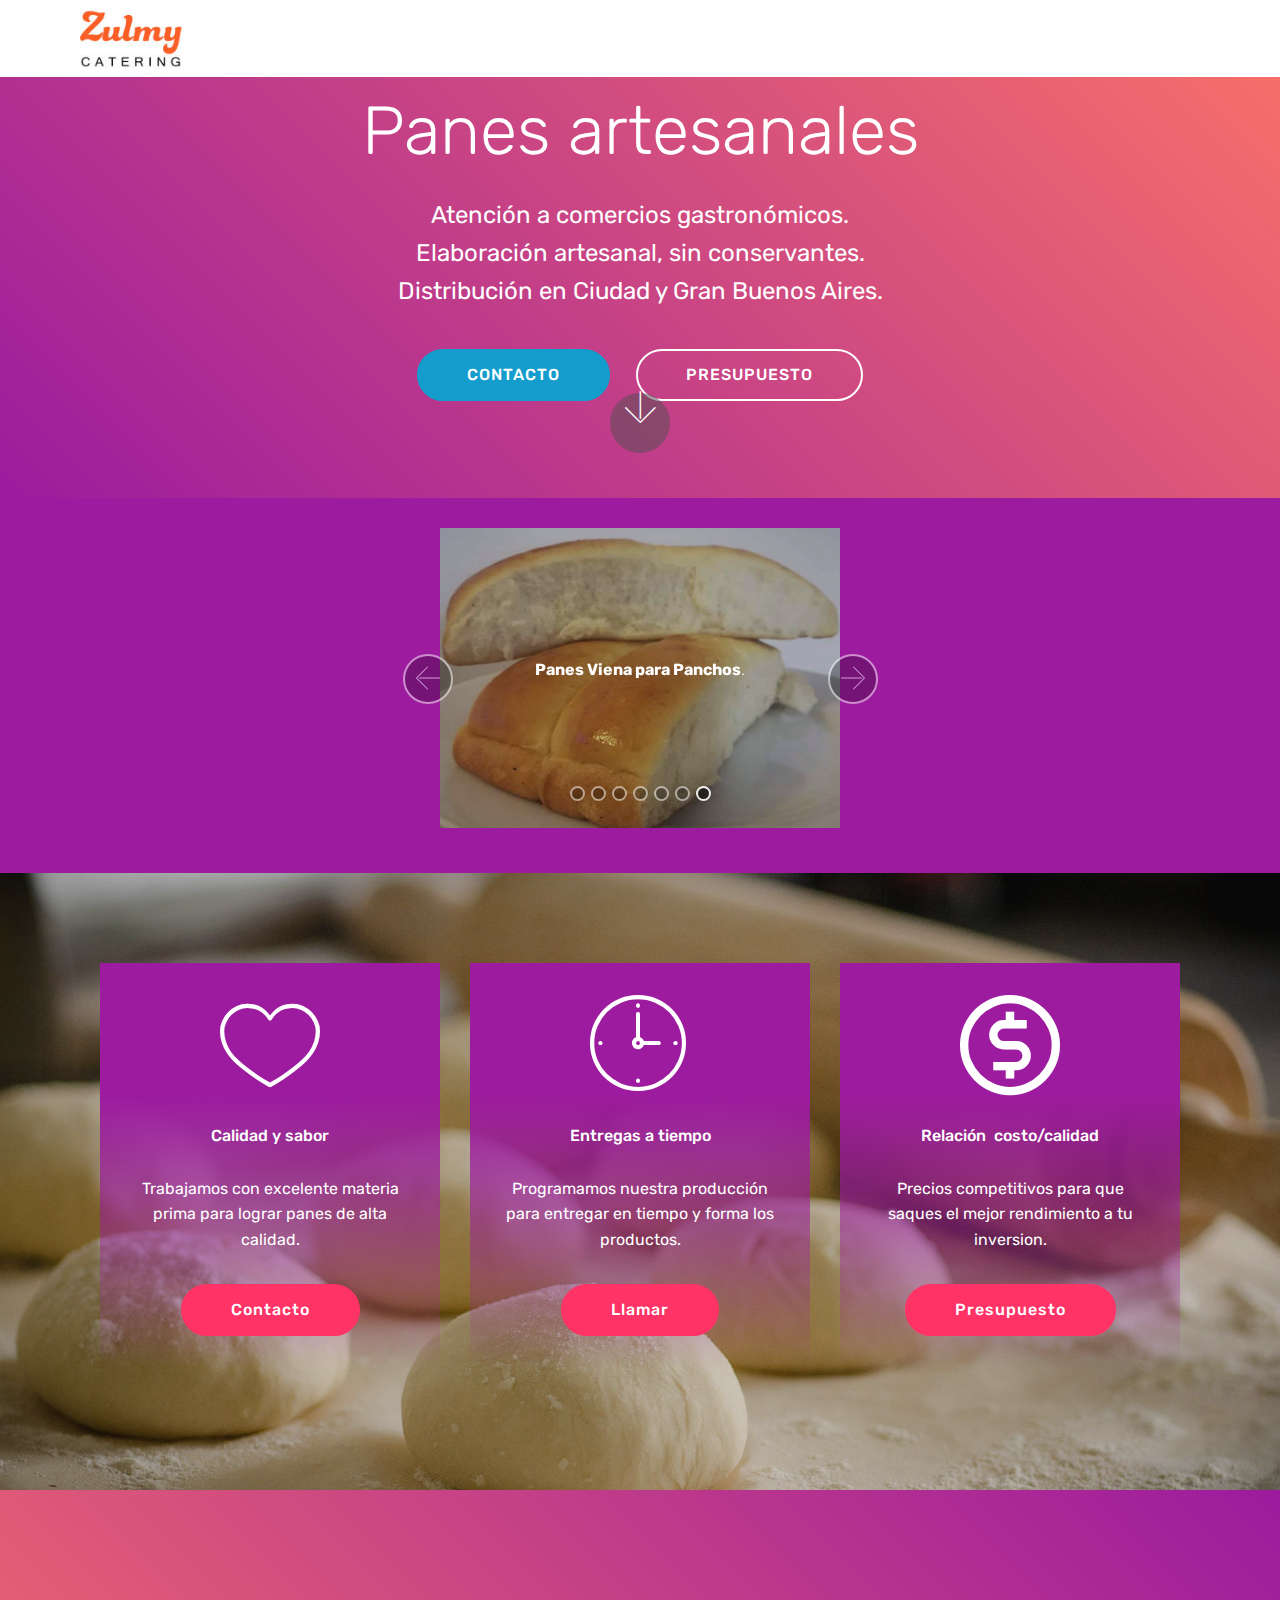
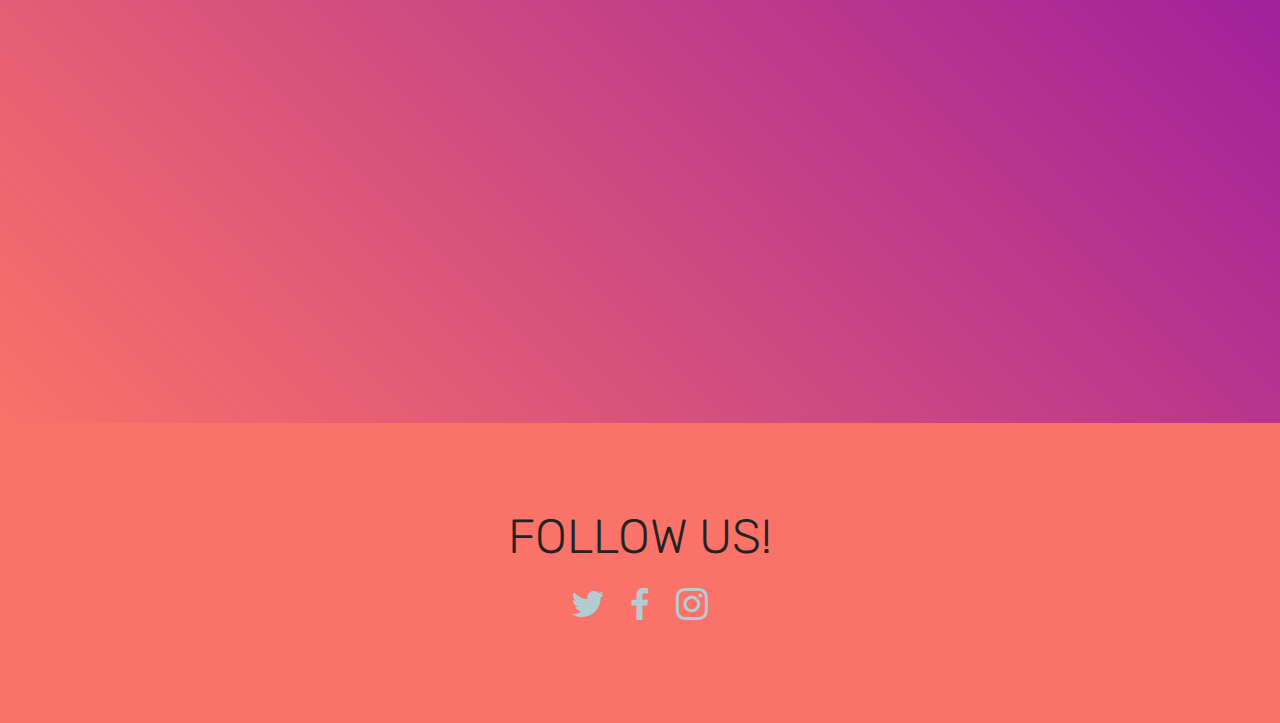
==== commit 5140be97: "create github pages" ====
--- a/index.html
+++ b/index.html
@@ -1,10 +1,10 @@
 <!DOCTYPE html>
 <html >
 <head>
-  <!-- Site made with Mobirise Website Builder v4.8.6, https://mobirise.com -->
+  <!-- Site made with Mobirise Website Builder v4.8.10, https://mobirise.com -->
   <meta charset="UTF-8">
   <meta http-equiv="X-UA-Compatible" content="IE=edge">
-  <meta name="generator" content="Mobirise v4.8.6, mobirise.com">
+  <meta name="generator" content="Mobirise v4.8.10, mobirise.com">
   <meta name="viewport" content="width=device-width, initial-scale=1, minimum-scale=1">
   <link rel="shortcut icon" href="assets/images/logonoincrustadogde-122x111.jpg" type="image/x-icon">
   <meta name="description" content="Panificados para comercios gastronomicos">
@@ -54,7 +54,7 @@
     </nav>
 </section>
 
-<section class="engine"><a href="https://mobirise.info">Mobirise</a></section><section class="header5 cid-rfk6NOwJgt" id="header5-1">
+<section class="engine"><a href="https://mobirise.info/u">bootstrap html templates</a></section><section class="header5 cid-rfk6NOwJgt" id="header5-1">
 
     
 
@@ -85,7 +85,7 @@
     
     <div class="container content-slider">
         <div class="content-slider-wrap">
-            <div><div class="mbr-slider slide carousel" data-pause="true" data-keyboard="false" data-ride="carousel" data-interval="4000"><ol class="carousel-indicators"><li data-app-prevent-settings="" data-target="#slider2-4" data-slide-to="0"></li><li data-app-prevent-settings="" data-target="#slider2-4" class=" active" data-slide-to="1"></li><li data-app-prevent-settings="" data-target="#slider2-4" data-slide-to="2"></li><li data-app-prevent-settings="" data-target="#slider2-4" data-slide-to="3"></li><li data-app-prevent-settings="" data-target="#slider2-4" data-slide-to="4"></li><li data-app-prevent-settings="" data-target="#slider2-4" data-slide-to="5"></li></ol><div class="carousel-inner" role="listbox"><div class="carousel-item slider-fullscreen-image" data-bg-video-slide="false" style="background-image: url(assets/images/brioche2018-700x525.jpg);"><div class="container container-slide"><div class="image_wrapper"><img src="assets/images/brioche2018-700x525.jpg"><div class="carousel-caption justify-content-center"><div class="col-10 align-center"><p class="lead mbr-text mbr-fonts-style display-7">Panes Brioche para Hamburguesas</p></div></div></div></div></div><div class="carousel-item slider-fullscreen-image active" data-bg-video-slide="false" style="background-image: url(assets/images/briocherejilla-700x412.jpg);"><div class="container container-slide"><div class="image_wrapper"><img src="assets/images/briocherejilla-700x412.jpg"><div class="carousel-caption justify-content-center"><div class="col-10 align-center"><p class="lead mbr-text mbr-fonts-style display-7">Brioche 12 o 10 cms. de diametro</p></div></div></div></div></div><div class="carousel-item slider-fullscreen-image" data-bg-video-slide="false" style="background-image: url(assets/images/briochemiga-700x489.jpg);"><div class="container container-slide"><div class="image_wrapper"><div class="mbr-overlay" style="opacity: 0.2; background-color: rgb(0, 0, 0);"></div><img src="assets/images/briochemiga-700x489.jpg"><div class="carousel-caption justify-content-center"><div class="col-10 align-center"><p class="lead mbr-text mbr-fonts-style display-7">Esponjoso y liviano.</p></div></div></div></div></div><div class="carousel-item slider-fullscreen-image" data-bg-video-slide="false" style="background-image: url(assets/images/vienasandw-700x463.jpg);"><div class="container container-slide"><div class="image_wrapper"><img src="assets/images/vienasandw-700x463.jpg"><div class="carousel-caption justify-content-center"><div class="col-10 align-center"><p class="lead mbr-text mbr-fonts-style display-7"><strong>Panes Viena para Sandwich</strong>.</p></div></div></div></div></div><div class="carousel-item slider-fullscreen-image" data-bg-video-slide="false" style="background-image: url(assets/images/panescolores-700x583.jpg);"><div class="container container-slide"><div class="image_wrapper"><img src="assets/images/panescolores-700x583.jpg"><div class="carousel-caption justify-content-center"><div class="col-10 align-center"><p class="lead mbr-text mbr-fonts-style display-7">Panes Viena de colores.</p></div></div></div></div></div><div class="carousel-item slider-fullscreen-image" data-bg-video-slide="false" style="background-image: url(assets/images/chipsvarios2-700x525.jpg);"><div class="container container-slide"><div class="image_wrapper"><img src="assets/images/chipsvarios2-700x525.jpg"><div class="carousel-caption justify-content-center"><div class="col-10 align-center"><p class="lead mbr-text mbr-fonts-style display-7">Panes chips.</p></div></div></div></div></div></div><a data-app-prevent-settings="" class="carousel-control carousel-control-prev" role="button" data-slide="prev" href="#slider2-4"><span aria-hidden="true" class="mbri-left mbr-iconfont"></span><span class="sr-only">Previous</span></a><a data-app-prevent-settings="" class="carousel-control carousel-control-next" role="button" data-slide="next" href="#slider2-4"><span aria-hidden="true" class="mbri-right mbr-iconfont"></span><span class="sr-only">Next</span></a></div></div> 
+            <div><div class="mbr-slider slide carousel" data-pause="true" data-keyboard="false" data-ride="carousel" data-interval="4000"><ol class="carousel-indicators"><li data-app-prevent-settings="" data-target="#slider2-4" data-slide-to="0"></li><li data-app-prevent-settings="" data-target="#slider2-4" data-slide-to="1"></li><li data-app-prevent-settings="" data-target="#slider2-4" data-slide-to="2"></li><li data-app-prevent-settings="" data-target="#slider2-4" data-slide-to="3"></li><li data-app-prevent-settings="" data-target="#slider2-4" data-slide-to="4"></li><li data-app-prevent-settings="" data-target="#slider2-4" data-slide-to="5"></li><li data-app-prevent-settings="" data-target="#slider2-4" class=" active" data-slide-to="6"></li></ol><div class="carousel-inner" role="listbox"><div class="carousel-item slider-fullscreen-image" data-bg-video-slide="false" style="background-image: url(assets/images/brioche2018-700x525.jpg);"><div class="container container-slide"><div class="image_wrapper"><img src="assets/images/brioche2018-700x525.jpg"><div class="carousel-caption justify-content-center"><div class="col-10 align-center"><p class="lead mbr-text mbr-fonts-style display-7">Panes Brioche para Hamburguesas</p></div></div></div></div></div><div class="carousel-item slider-fullscreen-image" data-bg-video-slide="false" style="background-image: url(assets/images/briocherejilla-700x412.jpg);"><div class="container container-slide"><div class="image_wrapper"><img src="assets/images/briocherejilla-700x412.jpg"><div class="carousel-caption justify-content-center"><div class="col-10 align-center"><p class="lead mbr-text mbr-fonts-style display-7">Brioche 12 o 10 cms. de diametro</p></div></div></div></div></div><div class="carousel-item slider-fullscreen-image" data-bg-video-slide="false" style="background-image: url(assets/images/briochemiga-700x489.jpg);"><div class="container container-slide"><div class="image_wrapper"><div class="mbr-overlay" style="opacity: 0.2; background-color: rgb(0, 0, 0);"></div><img src="assets/images/briochemiga-700x489.jpg"><div class="carousel-caption justify-content-center"><div class="col-10 align-center"><p class="lead mbr-text mbr-fonts-style display-7">Esponjoso y liviano.</p></div></div></div></div></div><div class="carousel-item slider-fullscreen-image" data-bg-video-slide="false" style="background-image: url(assets/images/vienasandw-700x463.jpg);"><div class="container container-slide"><div class="image_wrapper"><img src="assets/images/vienasandw-700x463.jpg"><div class="carousel-caption justify-content-center"><div class="col-10 align-center"><p class="lead mbr-text mbr-fonts-style display-7"><strong>Panes Viena para Sandwich</strong>.</p></div></div></div></div></div><div class="carousel-item slider-fullscreen-image" data-bg-video-slide="false" style="background-image: url(assets/images/panescolores-700x583.jpg);"><div class="container container-slide"><div class="image_wrapper"><img src="assets/images/panescolores-700x583.jpg"><div class="carousel-caption justify-content-center"><div class="col-10 align-center"><p class="lead mbr-text mbr-fonts-style display-7">Panes Viena de colores.</p></div></div></div></div></div><div class="carousel-item slider-fullscreen-image" data-bg-video-slide="false" style="background-image: url(assets/images/chipsvarios2-700x525.jpg);"><div class="container container-slide"><div class="image_wrapper"><img src="assets/images/chipsvarios2-700x525.jpg"><div class="carousel-caption justify-content-center"><div class="col-10 align-center"><p class="lead mbr-text mbr-fonts-style display-7">Panes chips.</p></div></div></div></div></div><div class="carousel-item slider-fullscreen-image active" data-bg-video-slide="false" style="background-image: url(assets/images/panchos-700x528.jpg);"><div class="container container-slide"><div class="image_wrapper"><div class="mbr-overlay" style="opacity: 0.2;"></div><img src="assets/images/panchos-700x528.jpg"><div class="carousel-caption justify-content-center"><div class="col-10 align-center"><p class="lead mbr-text mbr-fonts-style display-7"><strong>Panes Viena para Panchos</strong>.</p></div></div></div></div></div></div><a data-app-prevent-settings="" class="carousel-control carousel-control-prev" role="button" data-slide="prev" href="#slider2-4"><span aria-hidden="true" class="mbri-left mbr-iconfont"></span><span class="sr-only">Previous</span></a><a data-app-prevent-settings="" class="carousel-control carousel-control-next" role="button" data-slide="next" href="#slider2-4"><span aria-hidden="true" class="mbri-right mbr-iconfont"></span><span class="sr-only">Next</span></a></div></div> 
         </div>
     </div>
 </section>
@@ -125,7 +125,7 @@
                     <p class="mbr-text mbr-fonts-style display-7">
                        Programamos nuestra producción para entregar en tiempo y forma los productos. 
                     </p>
-                    <div class="mbr-section-btn text-center"><a href="https://mobirise.co" class="btn btn-secondary display-4">
+                    <div class="mbr-section-btn text-center"><a href="tel:+5491137321392" class="btn btn-secondary display-4">
                             Llamar</a></div>
                 </div>
             </div>
--- a/assets/theme/css/style.css
+++ b/assets/theme/css/style.css
@@ -1,7 +1,474 @@
 /*!
  * Mobirise v4 theme (https://mobirise.com/)
  * Copyright 2017 Mobirise
- */section{background-color:#eeeeee}section,.container,.container-fluid{position:relative;word-wrap:break-word}a.mbr-iconfont:hover{text-decoration:none}.article .lead p,.article .lead ul,.article .lead ol,.article .lead pre,.article .lead blockquote{margin-bottom:0}a{font-style:normal;font-weight:400;cursor:pointer}a,a:hover{text-decoration:none}figure{margin-bottom:0}body{color:#232323}h1,h2,h3,h4,h5,h6,.h1,.h2,.h3,.h4,.h5,.h6,.display-1,.display-2,.display-3,.display-4{line-height:1;word-break:break-word;word-wrap:break-word}b,strong{font-weight:bold}blockquote{padding:10px 0 10px 20px;position:relative;border-left:2px solid;border-color:#ff3366}input:-webkit-autofill,input:-webkit-autofill:hover,input:-webkit-autofill:focus,input:-webkit-autofill:active{transition-delay:9999s;transition-property:background-color, color}textarea[type="hidden"]{display:none}body{position:relative}section{background-position:50% 50%;background-repeat:no-repeat;background-size:cover}section .mbr-background-video,section .mbr-background-video-preview{position:absolute;bottom:0;left:0;right:0;top:0}.hidden{visibility:hidden}.mbr-z-index20{z-index:20}/*! Base colors */.mbr-white{color:#ffffff}.mbr-black{color:#000000}.mbr-bg-white{background-color:#ffffff}.mbr-bg-black{background-color:#000000}/*! Text-aligns */.align-left{text-align:left}.align-center{text-align:center}.align-right{text-align:right}@media (max-width: 767px){.align-left,.align-center,.align-right,.mbr-section-btn,.mbr-section-title{text-align:center}}/*! Font-weight  */.mbr-light{font-weight:300}.mbr-regular{font-weight:400}.mbr-semibold{font-weight:500}.mbr-bold{font-weight:700}/*! Media  */.media-size-item{-webkit-flex:1 1 auto;-moz-flex:1 1 auto;-ms-flex:1 1 auto;-o-flex:1 1 auto;flex:1 1 auto}.media-content{-webkit-flex-basis:100%;flex-basis:100%}.media-container-row{display:-ms-flexbox;display:-webkit-flex;display:flex;-webkit-flex-direction:row;-ms-flex-direction:row;flex-direction:row;-webkit-flex-wrap:wrap;-ms-flex-wrap:wrap;flex-wrap:wrap;-webkit-justify-content:center;-ms-flex-pack:center;justify-content:center;-webkit-align-content:center;-ms-flex-line-pack:center;align-content:center;-webkit-align-items:start;-ms-flex-align:start;align-items:start}.media-container-row .media-size-item{width:400px}.media-container-column{display:-ms-flexbox;display:-webkit-flex;display:flex;-webkit-flex-direction:column;-ms-flex-direction:column;flex-direction:column;-webkit-flex-wrap:wrap;-ms-flex-wrap:wrap;flex-wrap:wrap;-webkit-justify-content:center;-ms-flex-pack:center;justify-content:center;-webkit-align-content:center;-ms-flex-line-pack:center;align-content:center;-webkit-align-items:stretch;-ms-flex-align:stretch;align-items:stretch}.media-container-column>*{width:100%}@media (min-width: 992px){.media-container-row{-webkit-flex-wrap:nowrap;-ms-flex-wrap:nowrap;flex-wrap:nowrap}}figure{overflow:hidden}figure[mbr-media-size]{transition:width 0.1s}.mbr-figure img,.mbr-figure iframe{display:block;width:100%}.card{background-color:transparent;border:none}.card-img{text-align:center;flex-shrink:0;-webkit-flex-shrink:0}.media{max-width:100%;margin:0 auto}.mbr-figure{-ms-flex-item-align:center;-ms-grid-row-align:center;-webkit-align-self:center;align-self:center}.media-container>div{max-width:100%}.mbr-figure img,.card-img img{width:100%}@media (max-width: 991px){.media-size-item{width:auto !important}.media{width:auto}.mbr-figure{width:100% !important}}/*! Buttons */.mbr-section-btn{margin-left:-.25rem;margin-right:-.25rem;font-size:0}nav .mbr-section-btn{margin-left:0rem;margin-right:0rem}/*! Btn icon margin */.btn .mbr-iconfont,.btn.btn-sm .mbr-iconfont{cursor:pointer;margin-right:0.5rem}.btn.btn-md .mbr-iconfont,.btn.btn-md .mbr-iconfont{margin-right:0.8rem}.mbr-regular{font-weight:400}.mbr-semibold{font-weight:500}.mbr-bold{font-weight:700}[type="submit"]{-webkit-appearance:none}/*! Full-screen */.mbr-fullscreen .mbr-overlay{min-height:100vh}.mbr-fullscreen{display:flex;display:-webkit-flex;display:-moz-flex;display:-ms-flex;display:-o-flex;align-items:center;-webkit-align-items:center;min-height:100vh;padding-top:3rem;padding-bottom:3rem}/*! Map */.map{height:25rem;position:relative}.map iframe{width:100%;height:100%}.form-asterisk{font-family:initial;position:absolute;top:-2px;font-weight:normal}/*! Scroll to top arrow */.mbr-arrow-up{bottom:25px;right:90px;position:fixed;text-align:right;z-index:5000;color:#ffffff;font-size:32px;transform:rotate(180deg);-webkit-transform:rotate(180deg)}.mbr-arrow-up a{background:rgba(0,0,0,0.2);border-radius:3px;color:#fff;display:inline-block;height:60px;width:60px;outline-style:none !important;position:relative;text-decoration:none;transition:all .3s ease-in-out;cursor:pointer;text-align:center}.mbr-arrow-up a:hover{background-color:rgba(0,0,0,0.4)}.mbr-arrow-up a i{line-height:60px}.mbr-arrow-up-icon{display:block;color:#fff}.mbr-arrow-up-icon::before{content:"\203a";display:inline-block;font-family:serif;font-size:32px;line-height:1;font-style:normal;position:relative;top:6px;left:-4px;-webkit-transform:rotate(-90deg);transform:rotate(-90deg)}/*! Arrow Down */.mbr-arrow{position:absolute;bottom:45px;left:50%;width:60px;height:60px;cursor:pointer;background-color:rgba(80,80,80,0.5);border-radius:50%;-webkit-transform:translateX(-50%);transform:translateX(-50%)}.mbr-arrow>a{display:inline-block;text-decoration:none;outline-style:none;-webkit-animation:arrowdown 1.7s ease-in-out infinite;animation:arrowdown 1.7s ease-in-out infinite}.mbr-arrow>a>i{position:absolute;top:-2px;left:15px;font-size:2rem}@keyframes arrowdown{0%{transform:translateY(0px);-webkit-transform:translateY(0px)}50%{transform:translateY(-5px);-webkit-transform:translateY(-5px)}100%{transform:translateY(0px);-webkit-transform:translateY(0px)}}@-webkit-keyframes arrowdown{0%{transform:translateY(0px);-webkit-transform:translateY(0px)}50%{transform:translateY(-5px);-webkit-transform:translateY(-5px)}100%{transform:translateY(0px);-webkit-transform:translateY(0px)}}@media (max-width: 500px){.mbr-arrow-up{left:50%;right:auto;transform:translateX(-50%) rotate(180deg);-webkit-transform:translateX(-50%) rotate(180deg)}}@keyframes gradient-animation{from{background-position:0% 100%;animation-timing-function:ease-in-out}to{background-position:100% 0%;animation-timing-function:ease-in-out}}@-webkit-keyframes gradient-animation{from{background-position:0% 100%;animation-timing-function:ease-in-out}to{background-position:100% 0%;animation-timing-function:ease-in-out}}.bg-gradient{background-size:200% 200%;animation:gradient-animation 5s infinite alternate;-webkit-animation:gradient-animation 5s infinite alternate}.menu .navbar-brand{display:-webkit-flex}.menu .navbar-brand span{display:flex;display:-webkit-flex}.menu .navbar-brand .navbar-caption-wrap{display:-webkit-flex}.menu .navbar-brand .navbar-logo img{display:-webkit-flex}@media (min-width: 768px) and (max-width: 991px){.menu .navbar-toggleable-sm .navbar-nav{display:-webkit-box;display:-webkit-flex;display:-ms-flexbox}}@media (min-width: 992px){.menu .navbar-nav.nav-dropdown{display:-webkit-flex}.menu .navbar-toggleable-sm .navbar-collapse{display:-webkit-flex !important}}.navbar{display:-webkit-flex;-webkit-flex-wrap:wrap;-webkit-align-items:center;-webkit-justify-content:space-between}.navbar-collapse{-webkit-flex-basis:100%;-webkit-flex-grow:1;-webkit-align-items:center}.nav-dropdown .link{padding:.667em 1.667em !important;margin:0 !important}.nav{display:-webkit-flex;-webkit-flex-wrap:wrap}.row{display:-webkit-flex;-webkit-flex-wrap:wrap}.justify-content-center{-webkit-justify-content:center}.form-inline{display:-webkit-flex;-webkit-flex-flow:row wrap;-webkit-align-items:center}.card-wrapper{flex:1;-webkit-flex:1}.carousel-control{display:-webkit-flex;-webkit-align-items:center;-webkit-justify-content:center}.carousel-controls{display:-webkit-flex}.media{display:-webkit-flex}
+ */
+section {
+  background-color: #eeeeee; }
+
+section,
+.container,
+.container-fluid {
+  position: relative;
+  word-wrap: break-word; }
+
+a.mbr-iconfont:hover {
+  text-decoration: none; }
+
+.article .lead p, .article .lead ul, .article .lead ol, .article .lead pre, .article .lead blockquote {
+  margin-bottom: 0; }
+
+a {
+  font-style: normal;
+  font-weight: 400;
+  cursor: pointer; }
+  a, a:hover {
+    text-decoration: none; }
+
+figure {
+  margin-bottom: 0; }
+
+body {
+  color: #232323; }
+
+h1, h2, h3, h4, h5, h6,
+.h1, .h2, .h3, .h4, .h5, .h6,
+.display-1, .display-2, .display-3, .display-4 {
+  line-height: 1;
+  word-break: break-word;
+  word-wrap: break-word; }
+
+b, strong {
+  font-weight: bold; }
+
+blockquote {
+  padding: 10px 0 10px 20px;
+  position: relative;
+  border-left: 2px solid;
+  border-color: #ff3366; }
+
+input:-webkit-autofill, input:-webkit-autofill:hover, input:-webkit-autofill:focus, input:-webkit-autofill:active {
+  transition-delay: 9999s;
+  transition-property: background-color, color; }
+
+textarea[type="hidden"] {
+  display: none; }
+
+body {
+  position: relative; }
+
+section {
+  background-position: 50% 50%;
+  background-repeat: no-repeat;
+  background-size: cover; }
+  section .mbr-background-video,
+  section .mbr-background-video-preview {
+    position: absolute;
+    bottom: 0;
+    left: 0;
+    right: 0;
+    top: 0; }
+
+.hidden {
+  visibility: hidden; }
+
+.mbr-z-index20 {
+  z-index: 20; }
+
+/*! Base colors */
+.mbr-white {
+  color: #ffffff; }
+
+.mbr-black {
+  color: #000000; }
+
+.mbr-bg-white {
+  background-color: #ffffff; }
+
+.mbr-bg-black {
+  background-color: #000000; }
+
+/*! Text-aligns */
+.align-left {
+  text-align: left; }
+
+.align-center {
+  text-align: center; }
+
+.align-right {
+  text-align: right; }
+
+@media (max-width: 767px) {
+  .align-left, .align-center, .align-right, .mbr-section-btn, .mbr-section-title {
+    text-align: center; } }
+/*! Font-weight  */
+.mbr-light {
+  font-weight: 300; }
+
+.mbr-regular {
+  font-weight: 400; }
+
+.mbr-semibold {
+  font-weight: 500; }
+
+.mbr-bold {
+  font-weight: 700; }
+
+/*! Media  */
+.media-size-item {
+  -webkit-flex: 1 1 auto;
+  -moz-flex: 1 1 auto;
+  -ms-flex: 1 1 auto;
+  -o-flex: 1 1 auto;
+  flex: 1 1 auto; }
+
+.media-content {
+  -webkit-flex-basis: 100%;
+  flex-basis: 100%; }
+
+.media-container-row {
+  display: -ms-flexbox;
+  display: -webkit-flex;
+  display: flex;
+  -webkit-flex-direction: row;
+  -ms-flex-direction: row;
+  flex-direction: row;
+  -webkit-flex-wrap: wrap;
+  -ms-flex-wrap: wrap;
+  flex-wrap: wrap;
+  -webkit-justify-content: center;
+  -ms-flex-pack: center;
+  justify-content: center;
+  -webkit-align-content: center;
+  -ms-flex-line-pack: center;
+  align-content: center;
+  -webkit-align-items: start;
+  -ms-flex-align: start;
+  align-items: start; }
+  .media-container-row .media-size-item {
+    width: 400px; }
+
+.media-container-column {
+  display: -ms-flexbox;
+  display: -webkit-flex;
+  display: flex;
+  -webkit-flex-direction: column;
+  -ms-flex-direction: column;
+  flex-direction: column;
+  -webkit-flex-wrap: wrap;
+  -ms-flex-wrap: wrap;
+  flex-wrap: wrap;
+  -webkit-justify-content: center;
+  -ms-flex-pack: center;
+  justify-content: center;
+  -webkit-align-content: center;
+  -ms-flex-line-pack: center;
+  align-content: center;
+  -webkit-align-items: stretch;
+  -ms-flex-align: stretch;
+  align-items: stretch; }
+  .media-container-column > * {
+    width: 100%; }
+
+@media (min-width: 992px) {
+  .media-container-row {
+    -webkit-flex-wrap: nowrap;
+    -ms-flex-wrap: nowrap;
+    flex-wrap: nowrap; } }
+figure {
+  overflow: hidden; }
+
+figure[mbr-media-size] {
+  transition: width 0.1s; }
+
+.mbr-figure img, .mbr-figure iframe {
+  display: block;
+  width: 100%; }
+
+.card {
+  background-color: transparent;
+  border: none; }
+
+.card-img {
+  text-align: center;
+  flex-shrink: 0;
+  -webkit-flex-shrink: 0; }
+
+.media {
+  max-width: 100%;
+  margin: 0 auto; }
+
+.mbr-figure {
+  -ms-flex-item-align: center;
+  -ms-grid-row-align: center;
+  -webkit-align-self: center;
+  align-self: center; }
+
+.media-container > div {
+  max-width: 100%; }
+
+.mbr-figure img, .card-img img {
+  width: 100%; }
+
+@media (max-width: 991px) {
+  .media-size-item {
+    width: auto !important; }
+
+  .media {
+    width: auto; }
+
+  .mbr-figure {
+    width: 100% !important; } }
+/*! Buttons */
+.mbr-section-btn {
+  margin-left: -.25rem;
+  margin-right: -.25rem;
+  font-size: 0; }
+
+nav .mbr-section-btn {
+  margin-left: 0rem;
+  margin-right: 0rem; }
+
+/*! Btn icon margin */
+.btn .mbr-iconfont, .btn.btn-sm .mbr-iconfont {
+  cursor: pointer;
+  margin-right: 0.5rem; }
+
+.btn.btn-md .mbr-iconfont, .btn.btn-md .mbr-iconfont {
+  margin-right: 0.8rem; }
+
+.mbr-regular {
+  font-weight: 400; }
+
+.mbr-semibold {
+  font-weight: 500; }
+
+.mbr-bold {
+  font-weight: 700; }
+
+[type="submit"] {
+  -webkit-appearance: none; }
+
+/*! Full-screen */
+.mbr-fullscreen .mbr-overlay {
+  min-height: 100vh; }
+
+.mbr-fullscreen {
+  display: flex;
+  display: -webkit-flex;
+  display: -moz-flex;
+  display: -ms-flex;
+  display: -o-flex;
+  align-items: center;
+  -webkit-align-items: center;
+  min-height: 100vh;
+  padding-top: 3rem;
+  padding-bottom: 3rem; }
+
+/*! Map */
+.map {
+  height: 25rem;
+  position: relative; }
+  .map iframe {
+    width: 100%;
+    height: 100%; }
+
+/* Form */
+.form-asterisk {
+  font-family: initial;
+  position: absolute;
+  top: -2px;
+  font-weight: normal; }
+
+/*! Scroll to top arrow */
+.mbr-arrow-up {
+  bottom: 25px;
+  right: 90px;
+  position: fixed;
+  text-align: right;
+  z-index: 5000;
+  color: #ffffff;
+  font-size: 32px;
+  transform: rotate(180deg);
+  -webkit-transform: rotate(180deg); }
+
+.mbr-arrow-up a {
+  background: rgba(0, 0, 0, 0.2);
+  border-radius: 3px;
+  color: #fff;
+  display: inline-block;
+  height: 60px;
+  width: 60px;
+  outline-style: none !important;
+  position: relative;
+  text-decoration: none;
+  transition: all .3s ease-in-out;
+  cursor: pointer;
+  text-align: center; }
+  .mbr-arrow-up a:hover {
+    background-color: rgba(0, 0, 0, 0.4); }
+  .mbr-arrow-up a i {
+    line-height: 60px; }
+
+.mbr-arrow-up-icon {
+  display: block;
+  color: #fff; }
+
+.mbr-arrow-up-icon::before {
+  content: "\203a";
+  display: inline-block;
+  font-family: serif;
+  font-size: 32px;
+  line-height: 1;
+  font-style: normal;
+  position: relative;
+  top: 6px;
+  left: -4px;
+  -webkit-transform: rotate(-90deg);
+  transform: rotate(-90deg); }
+
+/*! Arrow Down */
+.mbr-arrow {
+  position: absolute;
+  bottom: 45px;
+  left: 50%;
+  width: 60px;
+  height: 60px;
+  cursor: pointer;
+  background-color: rgba(80, 80, 80, 0.5);
+  border-radius: 50%;
+  -webkit-transform: translateX(-50%);
+  transform: translateX(-50%); }
+  .mbr-arrow > a {
+    display: inline-block;
+    text-decoration: none;
+    outline-style: none;
+    -webkit-animation: arrowdown 1.7s ease-in-out infinite;
+    animation: arrowdown 1.7s ease-in-out infinite; }
+    .mbr-arrow > a > i {
+      position: absolute;
+      top: -2px;
+      left: 15px;
+      font-size: 2rem; }
+
+@keyframes arrowdown {
+  0% {
+    transform: translateY(0px);
+    -webkit-transform: translateY(0px); }
+  50% {
+    transform: translateY(-5px);
+    -webkit-transform: translateY(-5px); }
+  100% {
+    transform: translateY(0px);
+    -webkit-transform: translateY(0px); } }
+@-webkit-keyframes arrowdown {
+  0% {
+    transform: translateY(0px);
+    -webkit-transform: translateY(0px); }
+  50% {
+    transform: translateY(-5px);
+    -webkit-transform: translateY(-5px); }
+  100% {
+    transform: translateY(0px);
+    -webkit-transform: translateY(0px); } }
+@media (max-width: 500px) {
+  .mbr-arrow-up {
+    left: 50%;
+    right: auto;
+    transform: translateX(-50%) rotate(180deg);
+    -webkit-transform: translateX(-50%) rotate(180deg); } }
+/*Gradients animation*/
+@keyframes gradient-animation {
+  from {
+    background-position: 0% 100%;
+    animation-timing-function: ease-in-out; }
+  to {
+    background-position: 100% 0%;
+    animation-timing-function: ease-in-out; } }
+@-webkit-keyframes gradient-animation {
+  from {
+    background-position: 0% 100%;
+    animation-timing-function: ease-in-out; }
+  to {
+    background-position: 100% 0%;
+    animation-timing-function: ease-in-out; } }
+.bg-gradient {
+  background-size: 200% 200%;
+  animation: gradient-animation 5s infinite alternate;
+  -webkit-animation: gradient-animation 5s infinite alternate; }
+
+.menu .navbar-brand {
+  display: -webkit-flex; }
+  .menu .navbar-brand span {
+    display: flex;
+    display: -webkit-flex; }
+  .menu .navbar-brand .navbar-caption-wrap {
+    display: -webkit-flex; }
+  .menu .navbar-brand .navbar-logo img {
+    display: -webkit-flex; }
+@media (min-width: 768px) and (max-width: 991px) {
+  .menu .navbar-toggleable-sm .navbar-nav {
+    display: -webkit-box;
+    display: -webkit-flex;
+    display: -ms-flexbox; } }
+@media (min-width: 992px) {
+  .menu .navbar-nav.nav-dropdown {
+    display: -webkit-flex; }
+  .menu .navbar-toggleable-sm .navbar-collapse {
+    display: -webkit-flex !important; } }
+@media (max-width: 767px) {
+  .menu .navbar-collapse {
+    overflow-y: auto;
+    max-height: 80vh; }
+  .menu .dropdown-menu {
+    max-height: 60vh;
+    overflow-y: auto; } }
+
+.navbar {
+  display: -webkit-flex;
+  -webkit-flex-wrap: wrap;
+  -webkit-align-items: center;
+  -webkit-justify-content: space-between; }
+
+.navbar-collapse {
+  -webkit-flex-basis: 100%;
+  -webkit-flex-grow: 1;
+  -webkit-align-items: center; }
+
+.nav-dropdown .link {
+  padding: .667em 1.667em !important;
+  margin: 0 !important; }
+
+.nav {
+  display: -webkit-flex;
+  -webkit-flex-wrap: wrap; }
+
+.row {
+  display: -webkit-flex;
+  -webkit-flex-wrap: wrap; }
+
+.justify-content-center {
+  -webkit-justify-content: center; }
+
+.form-inline {
+  display: -webkit-flex;
+  -webkit-flex-flow: row wrap;
+  -webkit-align-items: center; }
+
+.card-wrapper {
+  -webkit-flex: 1; }
+
+.carousel-control {
+  z-index: 10;
+  display: -webkit-flex;
+  -webkit-align-items: center;
+  -webkit-justify-content: center; }
+
+.carousel-controls {
+  display: -webkit-flex; }
+
+.media {
+  display: -webkit-flex; }
+
 /*# sourceMappingURL=style.css.map */
 .engine {
 	position: absolute;
--- a/assets/mobirise/css/mbr-additional.css
+++ b/assets/mobirise/css/mbr-additional.css
@@ -1376,6 +1376,11 @@
 .dropup .dropdown-toggle::after {
   display: none;
 }
+@media screen and (-ms-high-contrast: active), (-ms-high-contrast: none) {
+  .card-wrapper {
+    flex: auto!important;
+  }
+}
 .cid-rfk7CcSREm .navbar {
   padding: .5rem 0;
   background: #ffffff;
@@ -2522,6 +2527,9 @@
 .cid-rfk7CcSREm .dropdown-item:hover {
   color: #c1c1c1 !important;
 }
+.cid-rflM7orwVI {
+  background-image: url("../../../assets/images/mbr-1920x1440.jpg");
+}
 .cid-rfk7CcSREm .navbar {
   padding: .5rem 0;
   background: #ffffff;
@@ -2919,3 +2927,30 @@
 .cid-rfk7CcSREm .dropdown-item:hover {
   color: #c1c1c1 !important;
 }
+.cid-rflLId95qn {
+  padding-top: 90px;
+  padding-bottom: 90px;
+  background-color: #fa7268;
+}
+.cid-rflLId95qn .title {
+  margin-bottom: 2rem;
+}
+.cid-rflLId95qn .mbr-section-subtitle {
+  color: #767676;
+}
+.cid-rflLId95qn a:not([href]):not([tabindex]) {
+  color: #fff;
+  border-radius: 3px;
+}
+.cid-rflLId95qn a.btn-white:not([href]):not([tabindex]) {
+  color: #333;
+}
+.cid-rflLId95qn .multi-horizontal {
+  flex-grow: 1;
+  -webkit-flex-grow: 1;
+  max-width: 100%;
+}
+.cid-rflLId95qn .input-group-btn {
+  display: block;
+  text-align: center;
+}
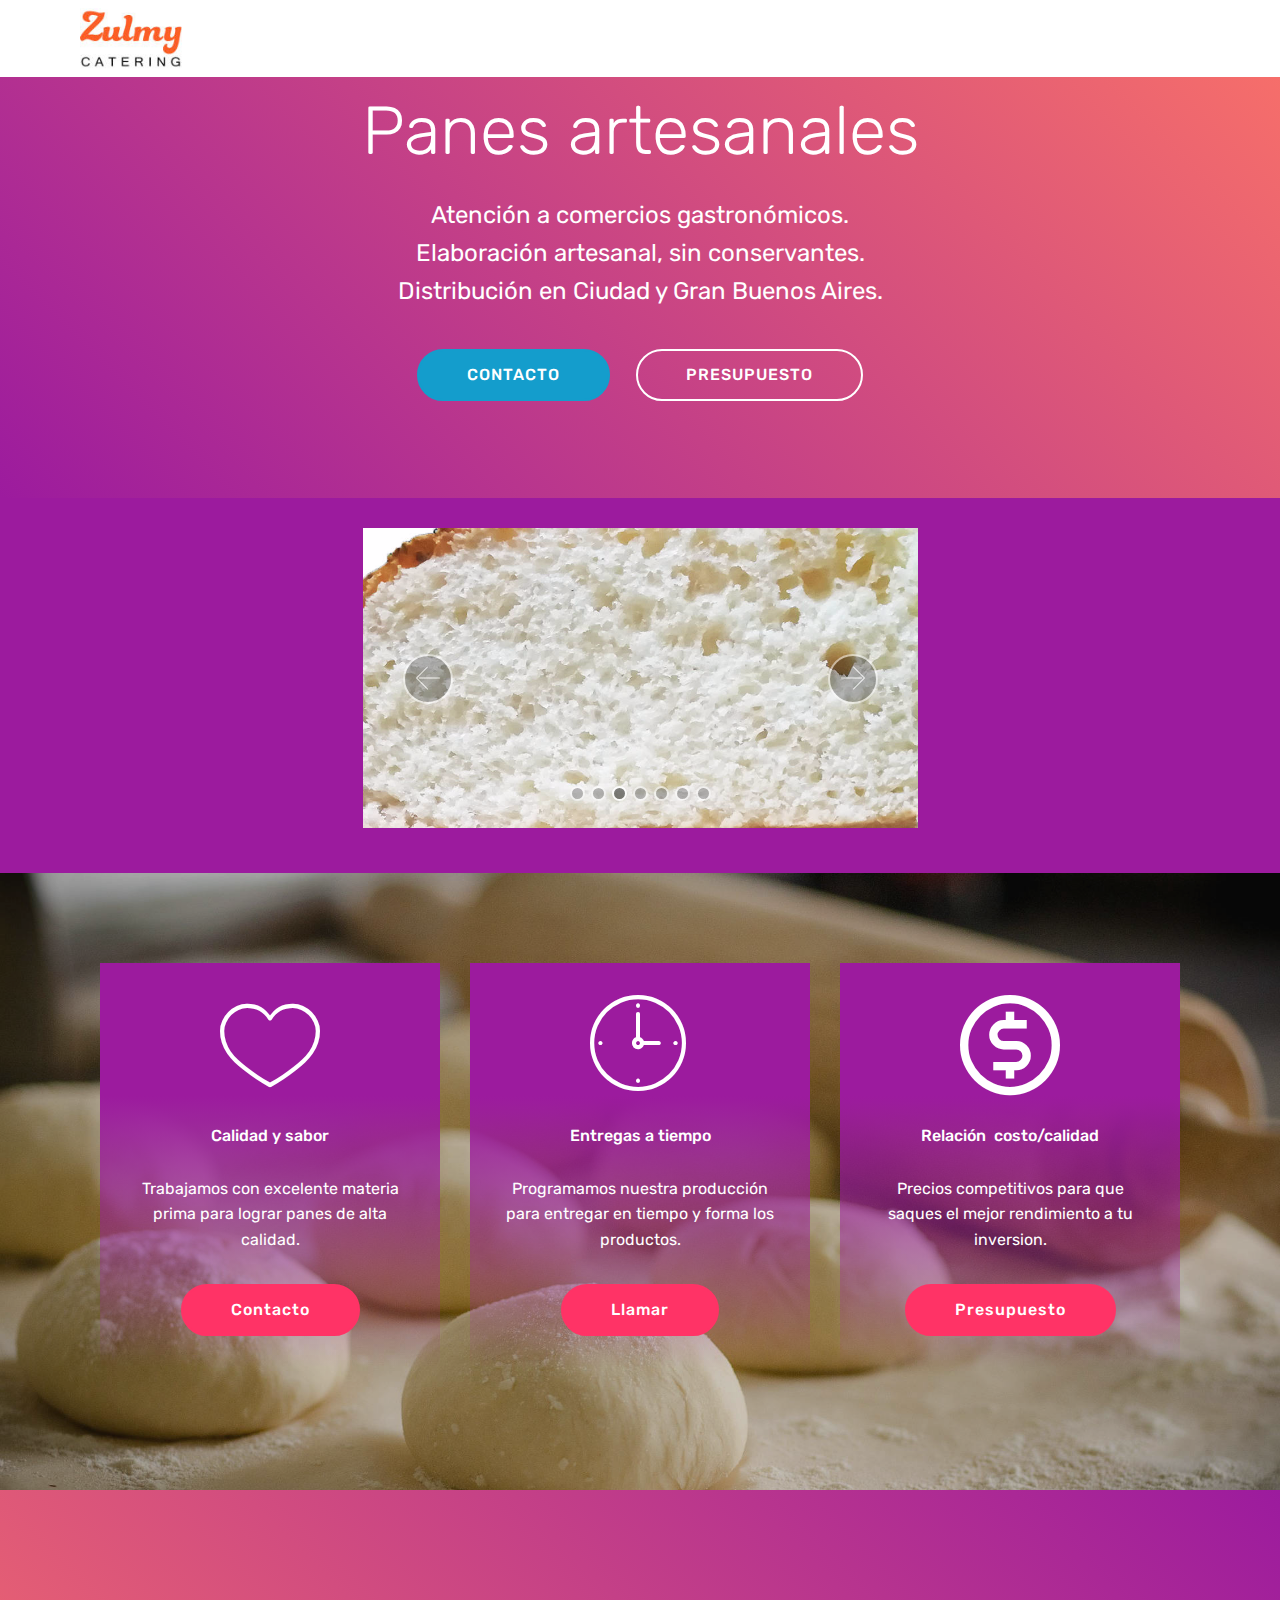
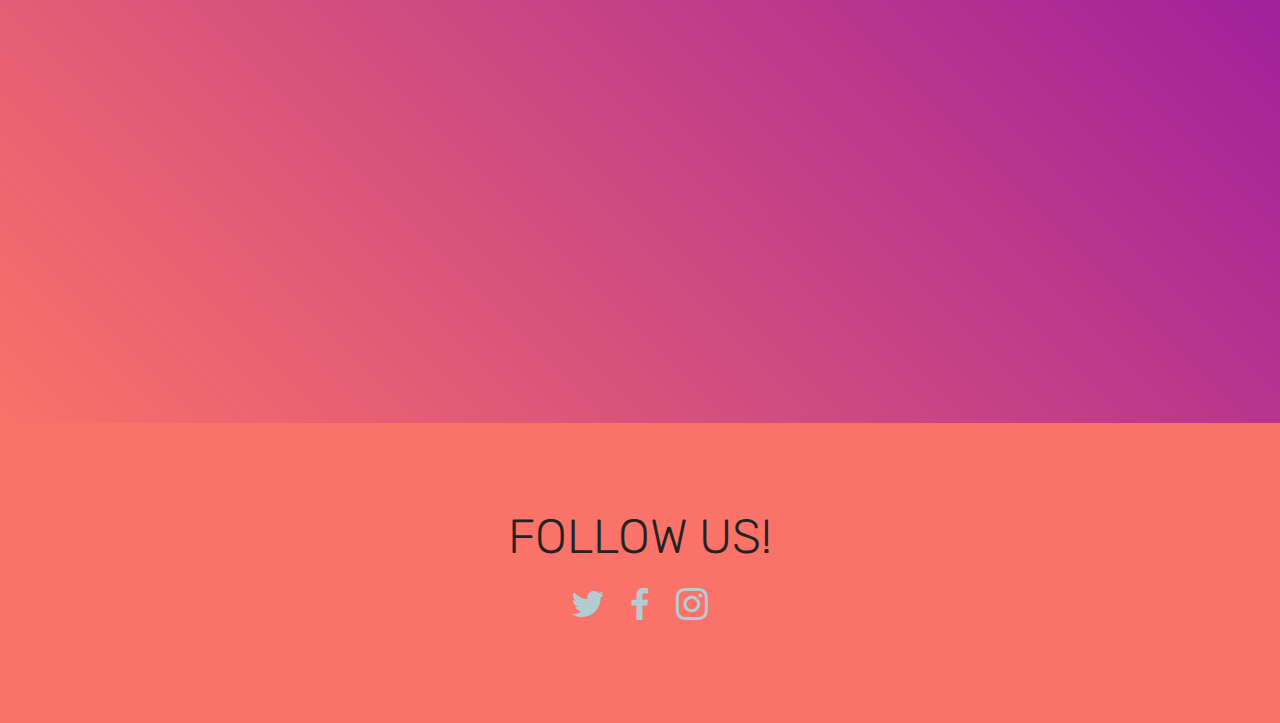
==== commit e96067d9: "create github pages" ====
--- a/index.html
+++ b/index.html
@@ -54,7 +54,7 @@
     </nav>
 </section>
 
-<section class="engine"><a href="https://mobirise.info/u">bootstrap html templates</a></section><section class="header5 cid-rfk6NOwJgt" id="header5-1">
+<section class="engine"><a href="https://mobirise.info/e">make your own site for free</a></section><section class="header5 cid-rfk6NOwJgt" id="header5-1">
 
     
 
@@ -73,11 +73,7 @@
         </div>
     </div>
 
-    <div class="mbr-arrow hidden-sm-down" aria-hidden="true">
-        <a href="#next">
-            <i class="mbri-down mbr-iconfont"></i>
-        </a>
-    </div>
+    
 </section>
 
 <section class="carousel slide cid-rfk7Kw0JCL" data-interval="false" id="slider2-4">
@@ -85,7 +81,7 @@
     
     <div class="container content-slider">
         <div class="content-slider-wrap">
-            <div><div class="mbr-slider slide carousel" data-pause="true" data-keyboard="false" data-ride="carousel" data-interval="4000"><ol class="carousel-indicators"><li data-app-prevent-settings="" data-target="#slider2-4" data-slide-to="0"></li><li data-app-prevent-settings="" data-target="#slider2-4" data-slide-to="1"></li><li data-app-prevent-settings="" data-target="#slider2-4" data-slide-to="2"></li><li data-app-prevent-settings="" data-target="#slider2-4" data-slide-to="3"></li><li data-app-prevent-settings="" data-target="#slider2-4" data-slide-to="4"></li><li data-app-prevent-settings="" data-target="#slider2-4" data-slide-to="5"></li><li data-app-prevent-settings="" data-target="#slider2-4" class=" active" data-slide-to="6"></li></ol><div class="carousel-inner" role="listbox"><div class="carousel-item slider-fullscreen-image" data-bg-video-slide="false" style="background-image: url(assets/images/brioche2018-700x525.jpg);"><div class="container container-slide"><div class="image_wrapper"><img src="assets/images/brioche2018-700x525.jpg"><div class="carousel-caption justify-content-center"><div class="col-10 align-center"><p class="lead mbr-text mbr-fonts-style display-7">Panes Brioche para Hamburguesas</p></div></div></div></div></div><div class="carousel-item slider-fullscreen-image" data-bg-video-slide="false" style="background-image: url(assets/images/briocherejilla-700x412.jpg);"><div class="container container-slide"><div class="image_wrapper"><img src="assets/images/briocherejilla-700x412.jpg"><div class="carousel-caption justify-content-center"><div class="col-10 align-center"><p class="lead mbr-text mbr-fonts-style display-7">Brioche 12 o 10 cms. de diametro</p></div></div></div></div></div><div class="carousel-item slider-fullscreen-image" data-bg-video-slide="false" style="background-image: url(assets/images/briochemiga-700x489.jpg);"><div class="container container-slide"><div class="image_wrapper"><div class="mbr-overlay" style="opacity: 0.2; background-color: rgb(0, 0, 0);"></div><img src="assets/images/briochemiga-700x489.jpg"><div class="carousel-caption justify-content-center"><div class="col-10 align-center"><p class="lead mbr-text mbr-fonts-style display-7">Esponjoso y liviano.</p></div></div></div></div></div><div class="carousel-item slider-fullscreen-image" data-bg-video-slide="false" style="background-image: url(assets/images/vienasandw-700x463.jpg);"><div class="container container-slide"><div class="image_wrapper"><img src="assets/images/vienasandw-700x463.jpg"><div class="carousel-caption justify-content-center"><div class="col-10 align-center"><p class="lead mbr-text mbr-fonts-style display-7"><strong>Panes Viena para Sandwich</strong>.</p></div></div></div></div></div><div class="carousel-item slider-fullscreen-image" data-bg-video-slide="false" style="background-image: url(assets/images/panescolores-700x583.jpg);"><div class="container container-slide"><div class="image_wrapper"><img src="assets/images/panescolores-700x583.jpg"><div class="carousel-caption justify-content-center"><div class="col-10 align-center"><p class="lead mbr-text mbr-fonts-style display-7">Panes Viena de colores.</p></div></div></div></div></div><div class="carousel-item slider-fullscreen-image" data-bg-video-slide="false" style="background-image: url(assets/images/chipsvarios2-700x525.jpg);"><div class="container container-slide"><div class="image_wrapper"><img src="assets/images/chipsvarios2-700x525.jpg"><div class="carousel-caption justify-content-center"><div class="col-10 align-center"><p class="lead mbr-text mbr-fonts-style display-7">Panes chips.</p></div></div></div></div></div><div class="carousel-item slider-fullscreen-image active" data-bg-video-slide="false" style="background-image: url(assets/images/panchos-700x528.jpg);"><div class="container container-slide"><div class="image_wrapper"><div class="mbr-overlay" style="opacity: 0.2;"></div><img src="assets/images/panchos-700x528.jpg"><div class="carousel-caption justify-content-center"><div class="col-10 align-center"><p class="lead mbr-text mbr-fonts-style display-7"><strong>Panes Viena para Panchos</strong>.</p></div></div></div></div></div></div><a data-app-prevent-settings="" class="carousel-control carousel-control-prev" role="button" data-slide="prev" href="#slider2-4"><span aria-hidden="true" class="mbri-left mbr-iconfont"></span><span class="sr-only">Previous</span></a><a data-app-prevent-settings="" class="carousel-control carousel-control-next" role="button" data-slide="next" href="#slider2-4"><span aria-hidden="true" class="mbri-right mbr-iconfont"></span><span class="sr-only">Next</span></a></div></div> 
+            <div><div class="mbr-slider slide carousel" data-pause="true" data-keyboard="false" data-ride="carousel" data-interval="4000"><ol class="carousel-indicators"><li data-app-prevent-settings="" data-target="#slider2-4" data-slide-to="0"></li><li data-app-prevent-settings="" data-target="#slider2-4" data-slide-to="1"></li><li data-app-prevent-settings="" data-target="#slider2-4" class=" active" data-slide-to="2"></li><li data-app-prevent-settings="" data-target="#slider2-4" data-slide-to="3"></li><li data-app-prevent-settings="" data-target="#slider2-4" data-slide-to="4"></li><li data-app-prevent-settings="" data-target="#slider2-4" data-slide-to="5"></li><li data-app-prevent-settings="" data-target="#slider2-4" data-slide-to="6"></li></ol><div class="carousel-inner" role="listbox"><div class="carousel-item slider-fullscreen-image" data-bg-video-slide="false" style="background-image: url(assets/images/brioche2018-700x525.jpg);"><div class="container container-slide"><div class="image_wrapper"><img src="assets/images/brioche2018-700x525.jpg"><div class="carousel-caption justify-content-center"><div class="col-10 align-center"></div></div></div></div></div><div class="carousel-item slider-fullscreen-image" data-bg-video-slide="false" style="background-image: url(assets/images/briocherejilla-700x412.jpg);"><div class="container container-slide"><div class="image_wrapper"><img src="assets/images/briocherejilla-700x412.jpg"><div class="carousel-caption justify-content-center"><div class="col-10 align-center"></div></div></div></div></div><div class="carousel-item slider-fullscreen-image active" data-bg-video-slide="false" style="background-image: url(assets/images/migamercado-1200x608.jpg);"><div class="container container-slide"><div class="image_wrapper"><img src="assets/images/migamercado-1200x608.jpg"><div class="carousel-caption justify-content-center"><div class="col-10 align-center"></div></div></div></div></div><div class="carousel-item slider-fullscreen-image" data-bg-video-slide="false" style="background-image: url(assets/images/vienasandw-700x463.jpg);"><div class="container container-slide"><div class="image_wrapper"><img src="assets/images/vienasandw-700x463.jpg"><div class="carousel-caption justify-content-center"><div class="col-10 align-center"></div></div></div></div></div><div class="carousel-item slider-fullscreen-image" data-bg-video-slide="false" style="background-image: url(assets/images/panescolores-700x583.jpg);"><div class="container container-slide"><div class="image_wrapper"><img src="assets/images/panescolores-700x583.jpg"><div class="carousel-caption justify-content-center"><div class="col-10 align-center"></div></div></div></div></div><div class="carousel-item slider-fullscreen-image" data-bg-video-slide="false" style="background-image: url(assets/images/chipsvarios2-700x525.jpg);"><div class="container container-slide"><div class="image_wrapper"><img src="assets/images/chipsvarios2-700x525.jpg"><div class="carousel-caption justify-content-center"><div class="col-10 align-center"></div></div></div></div></div><div class="carousel-item slider-fullscreen-image" data-bg-video-slide="false" style="background-image: url(assets/images/panchovertical-2000x1649.jpg);"><div class="container container-slide"><div class="image_wrapper"><img src="assets/images/panchovertical-2000x1649.jpg"><div class="carousel-caption justify-content-center"><div class="col-10 align-center"></div></div></div></div></div></div><a data-app-prevent-settings="" class="carousel-control carousel-control-prev" role="button" data-slide="prev" href="#slider2-4"><span aria-hidden="true" class="mbri-left mbr-iconfont"></span><span class="sr-only">Previous</span></a><a data-app-prevent-settings="" class="carousel-control carousel-control-next" role="button" data-slide="next" href="#slider2-4"><span aria-hidden="true" class="mbri-right mbr-iconfont"></span><span class="sr-only">Next</span></a></div></div> 
         </div>
     </div>
 </section>
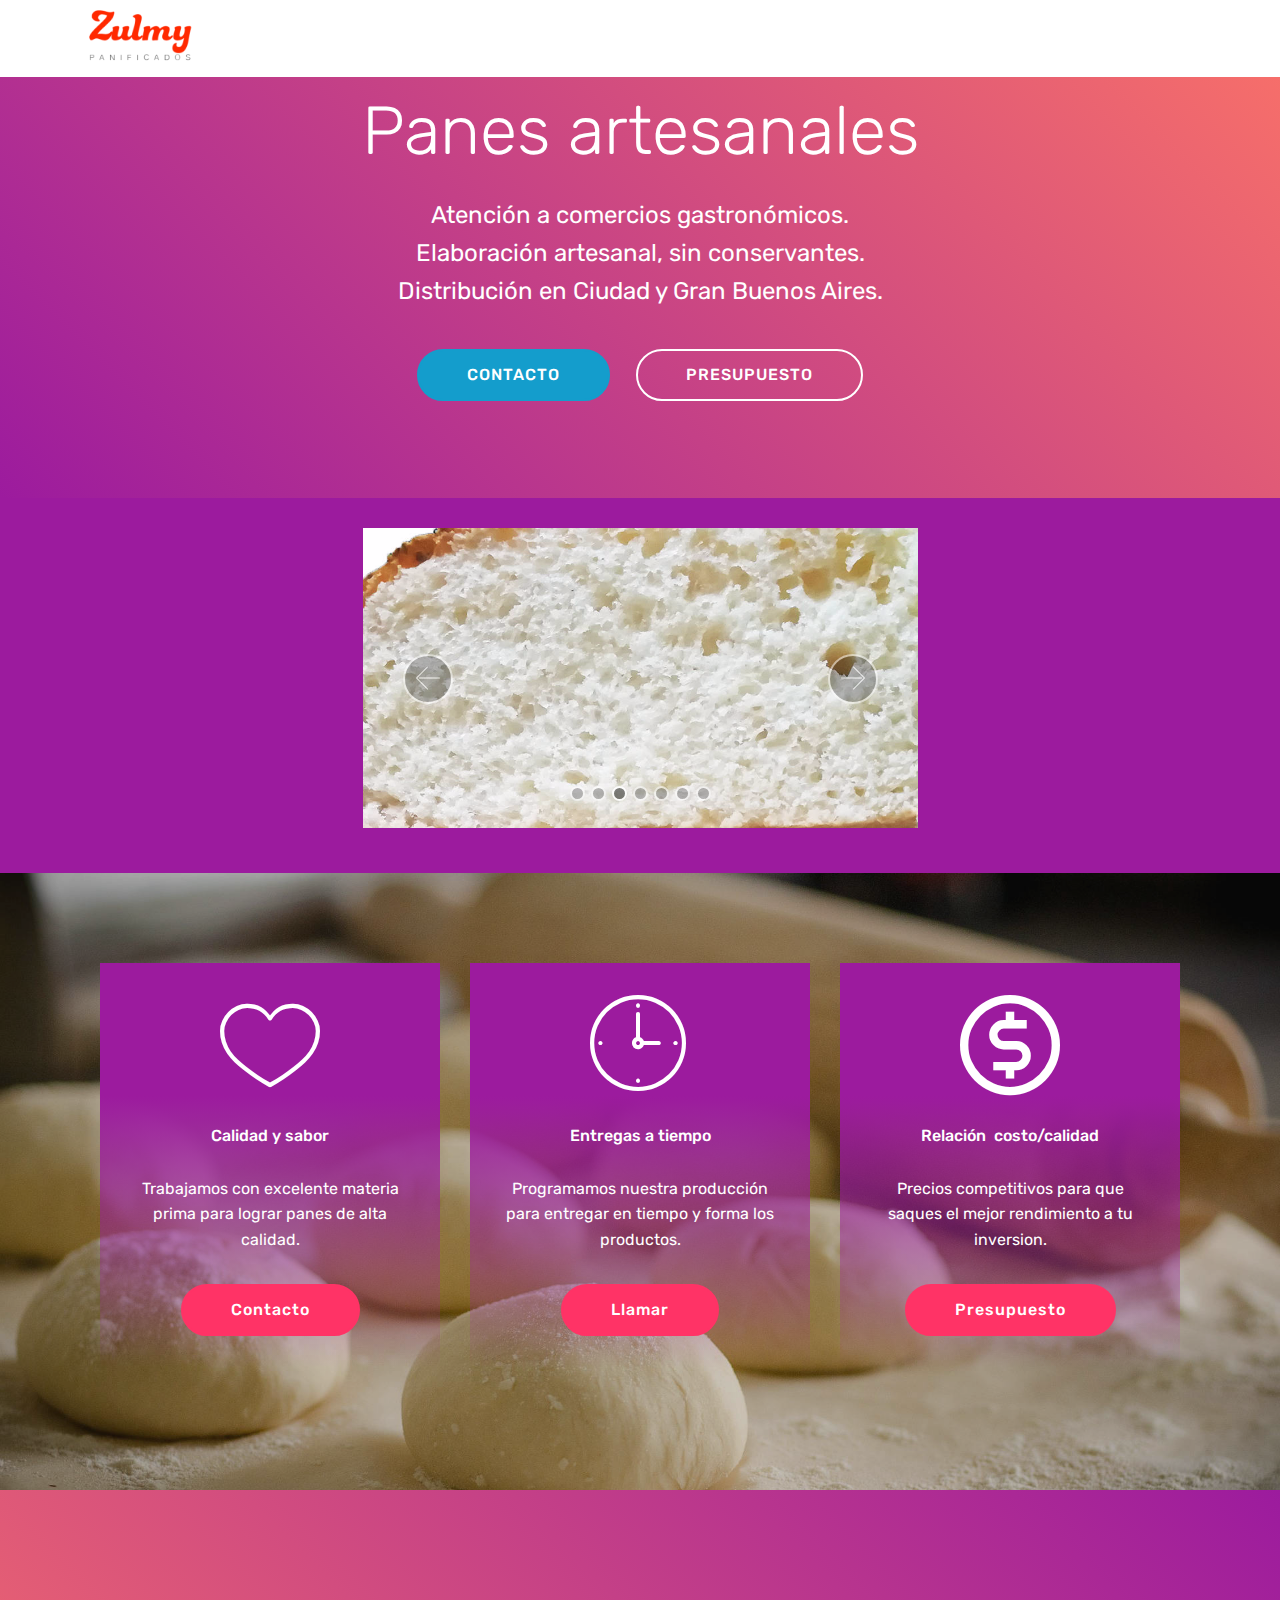
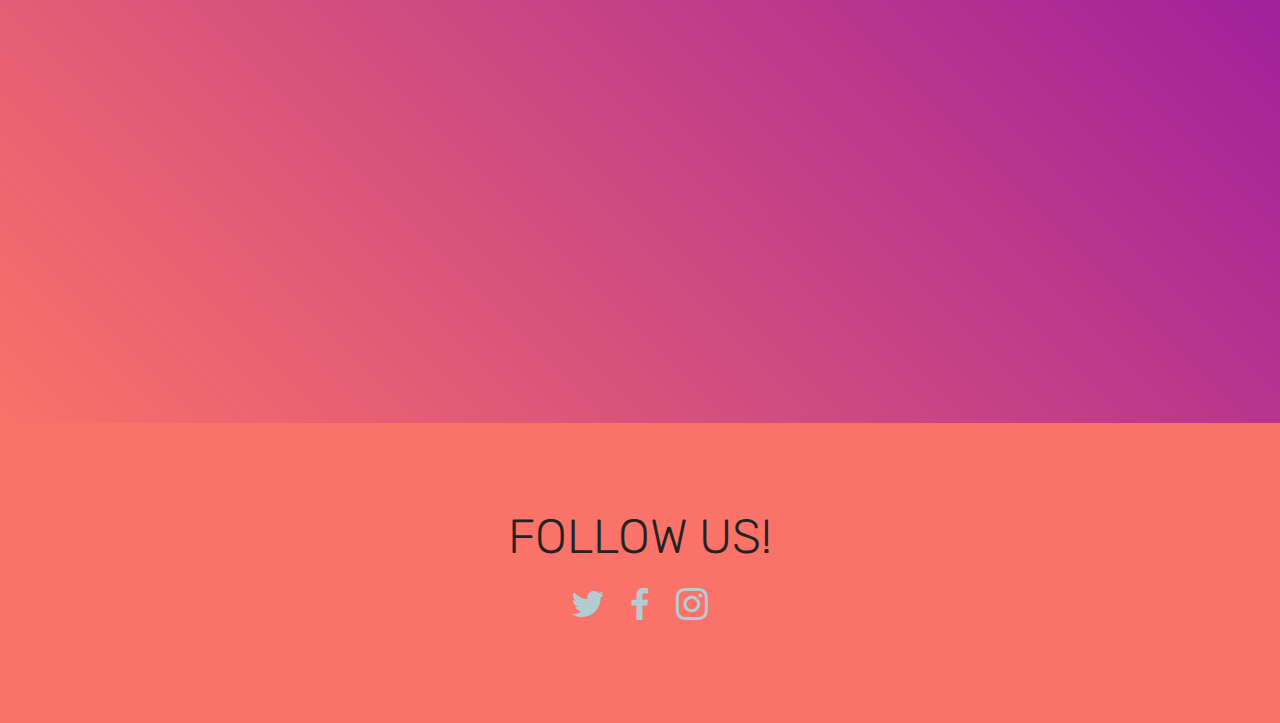
==== commit 7e2f2d4a: "create github pages" ====
--- a/index.html
+++ b/index.html
@@ -6,7 +6,7 @@
   <meta http-equiv="X-UA-Compatible" content="IE=edge">
   <meta name="generator" content="Mobirise v4.8.10, mobirise.com">
   <meta name="viewport" content="width=device-width, initial-scale=1, minimum-scale=1">
-  <link rel="shortcut icon" href="assets/images/logonoincrustadogde-122x111.jpg" type="image/x-icon">
+  <link rel="shortcut icon" href="assets/images/zulpan-162x81.png" type="image/x-icon">
   <meta name="description" content="Panificados para comercios gastronomicos">
   <title>Home</title>
   <link rel="stylesheet" href="assets/web/assets/mobirise-icons2/mobirise2.css">
@@ -41,7 +41,7 @@
             <div class="navbar-brand">
                 <span class="navbar-logo">
                     <a href="index.html">
-                         <img src="assets/images/logonoincrustadogde-122x111.jpg" alt="Logo Zulmy" title="" style="height: 3.8rem;">
+                         <img src="assets/images/zulpan-162x81.png" alt="Logo Zulmy" title="" style="height: 3.8rem;">
                     </a>
                 </span>
                 
@@ -54,7 +54,7 @@
     </nav>
 </section>
 
-<section class="engine"><a href="https://mobirise.info/e">make your own site for free</a></section><section class="header5 cid-rfk6NOwJgt" id="header5-1">
+<section class="engine"><a href="https://mobirise.info/c">free website builder</a></section><section class="header5 cid-rfk6NOwJgt" id="header5-1">
 
     
 
